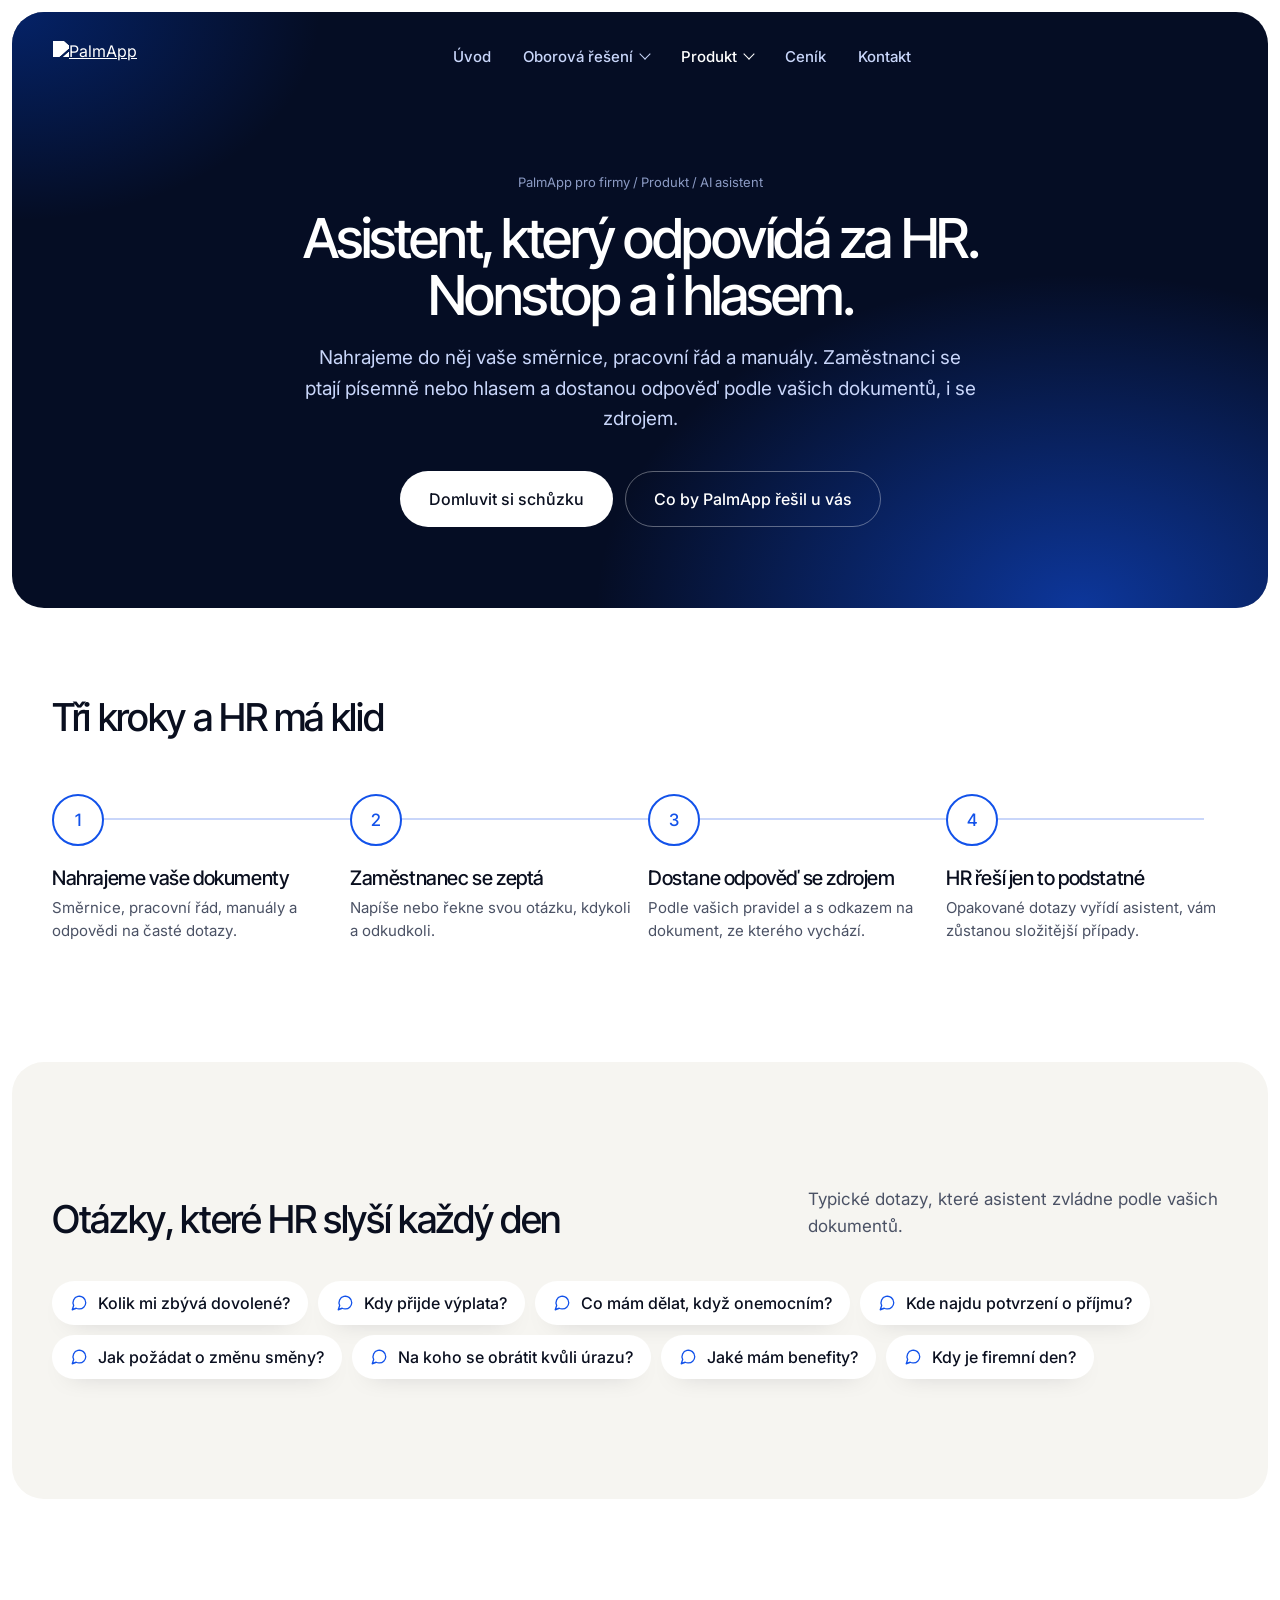
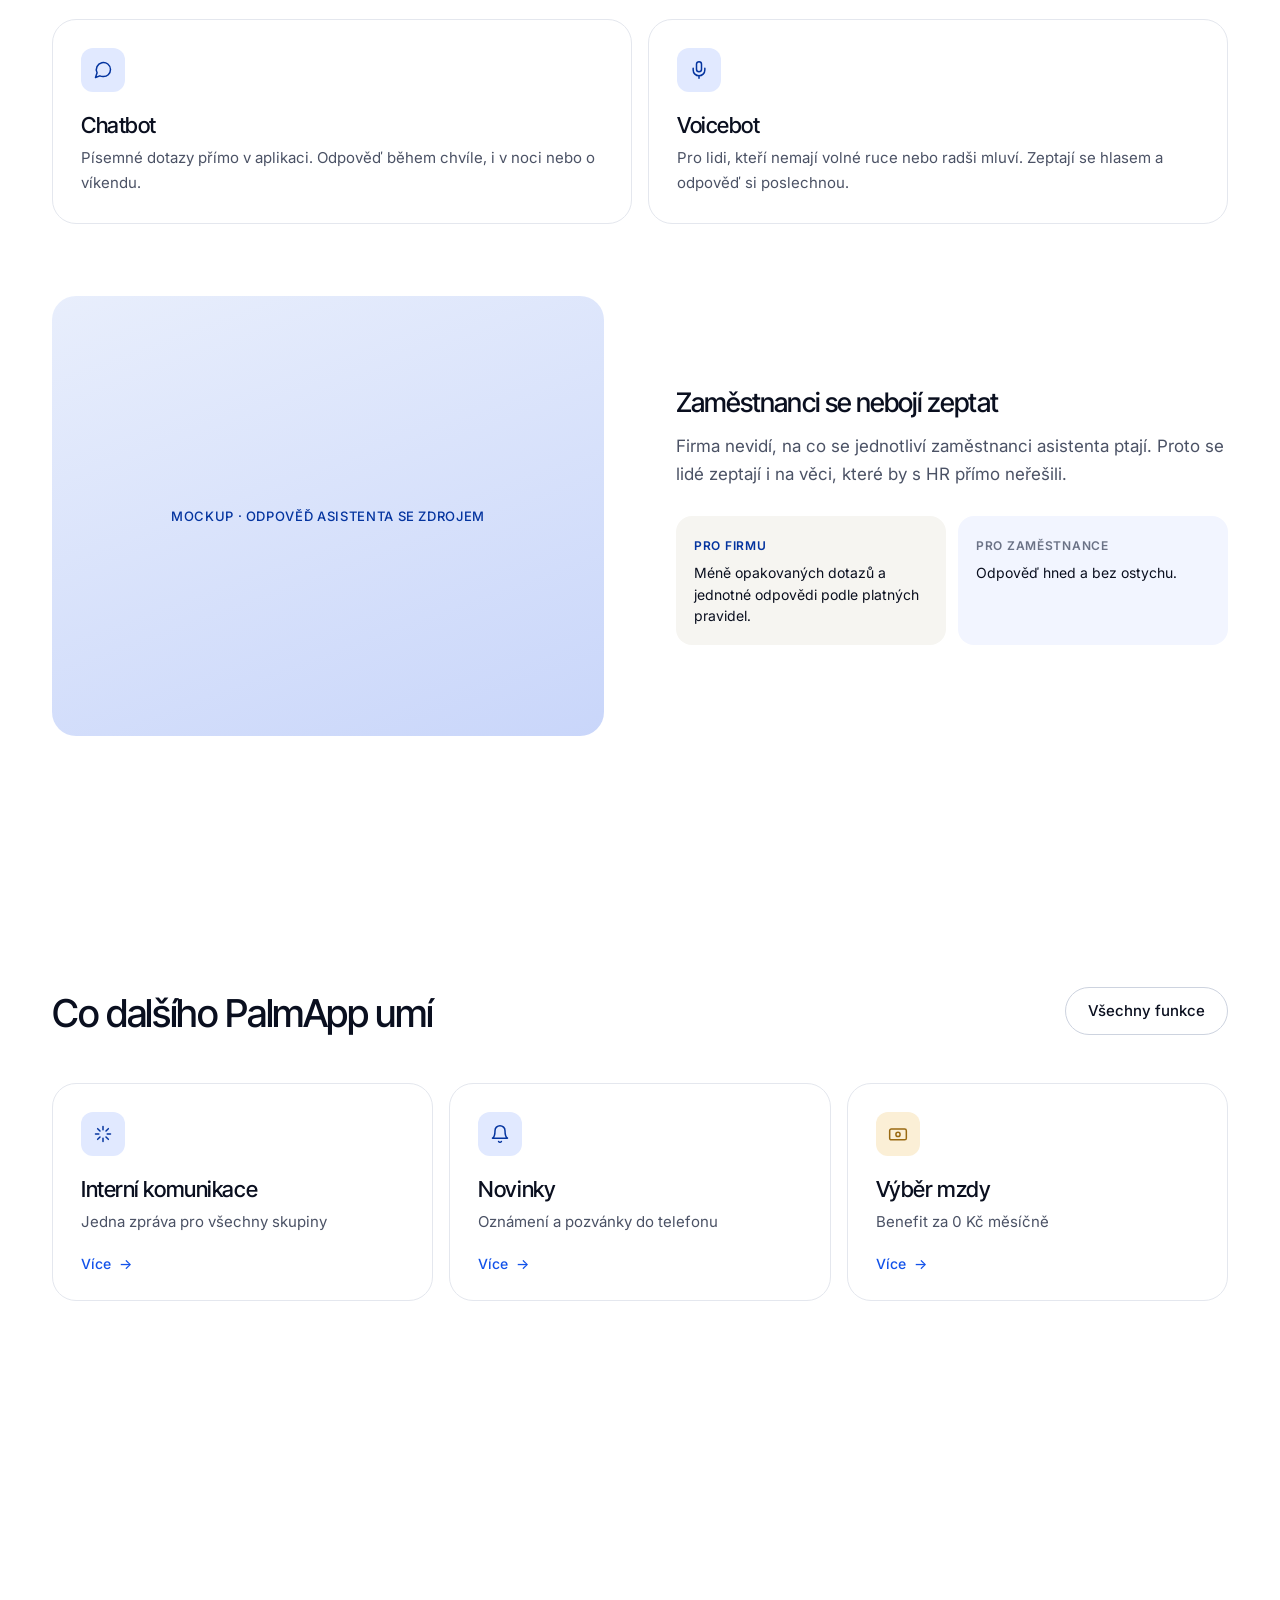
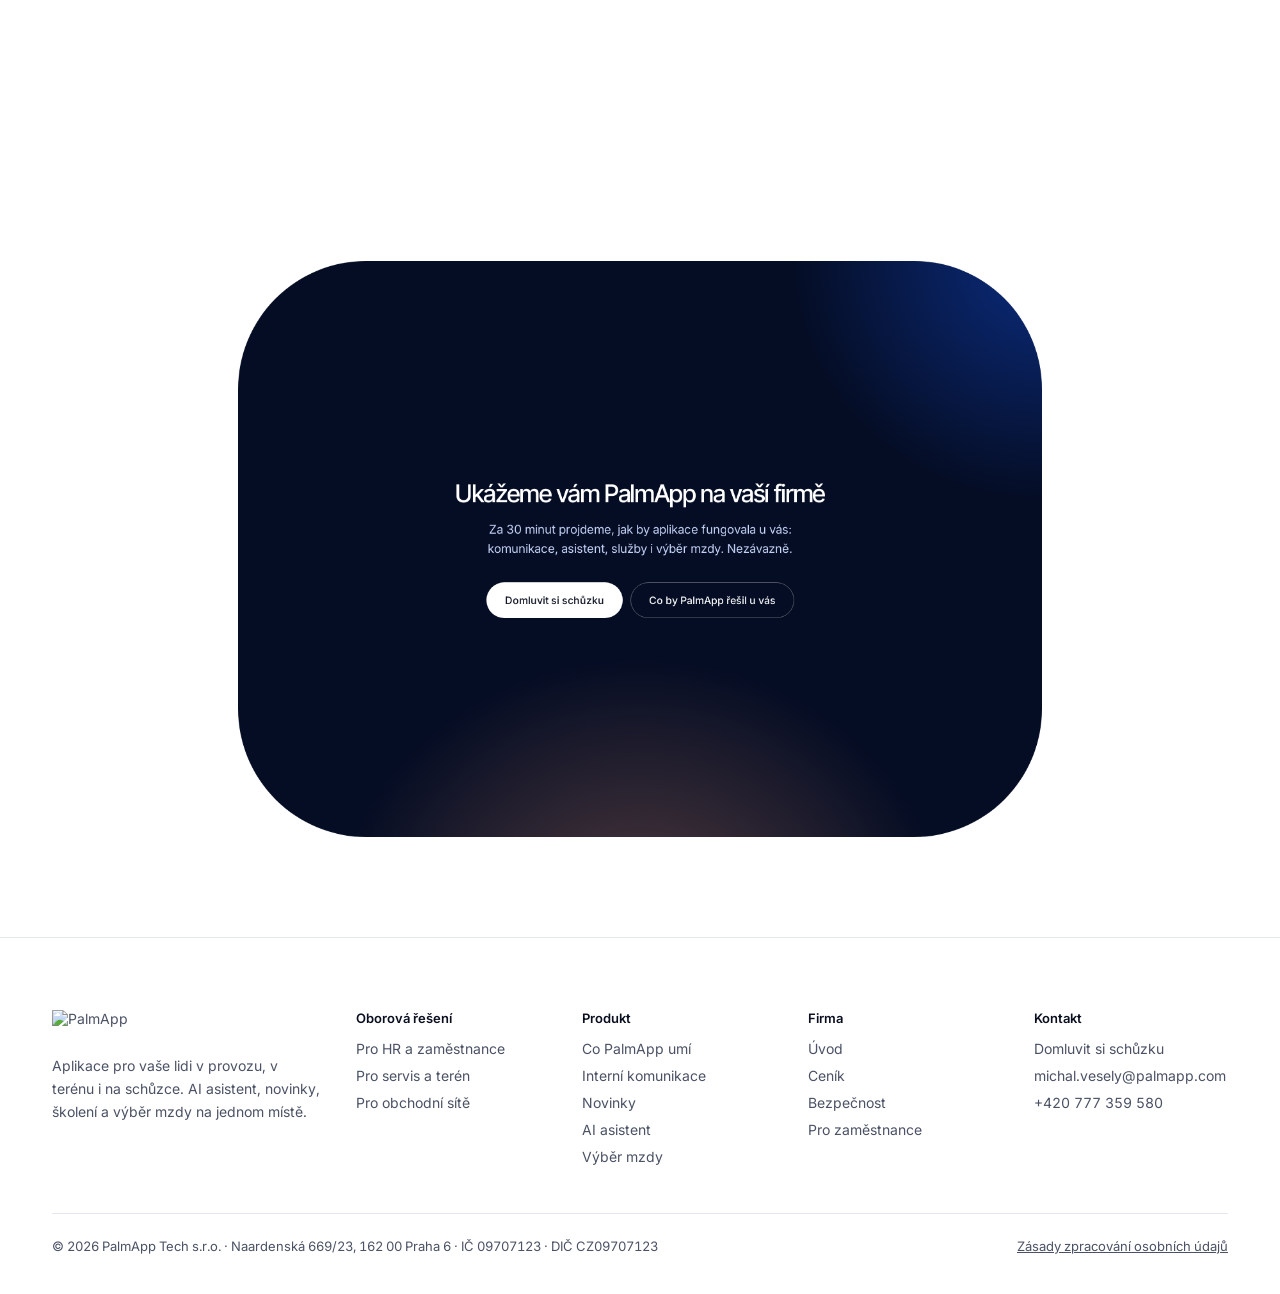
==== ai-asistent.html @ 98f3781c "Initial commit" ====
<!doctype html>
<html lang="cs">
<head>
<meta charset="utf-8">
<meta name="viewport" content="width=device-width, initial-scale=1, viewport-fit=cover">
<title>AI asistent – PalmApp</title>
<meta name="description" content="Chatbot a Voicebot, které odpovídají na dotazy zaměstnanců podle vašich směrnic.">
<meta name="theme-color" content="#04349F">
<meta property="og:title" content="AI asistent – PalmApp">
<meta property="og:description" content="Chatbot a Voicebot, které odpovídají na dotazy zaměstnanců podle vašich směrnic.">
<meta property="og:image" content="https://www.palmapp.com/og-image.jpg">
<script>document.documentElement.classList.add('js')</script>
<link rel="preconnect" href="https://fonts.googleapis.com">
<link rel="preconnect" href="https://fonts.gstatic.com" crossorigin>
<link rel="stylesheet" href="https://fonts.googleapis.com/css2?family=Inter+Tight:wght@500&family=Inter:wght@400;500;600&display=swap">
<link rel="stylesheet" href="assets/firma.css">
</head>
<body>
<header class="nav" id="nav">
  <div class="nav-inner">
    <div class="nav-left">
      <a href="index.html" aria-label="PalmApp pro firmy – úvod"><img class="logo" src="https://www.palmapp.com/logo.png" alt="PalmApp"></a>
    </div>
    <nav aria-label="Hlavní">
      <ul class="menu">
        <li><a class="m" href="index.html">Úvod</a></li>
        <li class="has-mega"><a class="m m--dd" href="index.html#reseni" data-mega aria-haspopup="true" aria-expanded="false" aria-controls="mega-reseni">Oborová řešení</a>
          <div class="mega mega--seg" id="mega-reseni"><a href="hr.html"><span class="ic ic--pink"><svg class="i" viewBox="0 0 24 24" aria-hidden="true"><path d="M16 21v-2a4 4 0 0 0-4-4H6a4 4 0 0 0-4 4v2"/><circle cx="9" cy="7" r="4"/><path d="M22 21v-2a4 4 0 0 0-3-3.87M16 3.13a4 4 0 0 1 0 7.75"/></svg></span><div><b>Pro HR a zaměstnance</b><small>Komunikace, HR asistent a výběr mzdy</small></div></a><a href="servis.html"><span class="ic ic--seg-blue"><svg class="i" viewBox="0 0 24 24" aria-hidden="true"><path d="M14.7 6.3a1 1 0 0 0 0 1.4l1.6 1.6a1 1 0 0 0 1.4 0l3.8-3.8a6 6 0 0 1-7.9 7.9l-6.9 6.9a2.1 2.1 0 0 1-3-3l6.9-6.9a6 6 0 0 1 7.9-7.9z"/></svg></span><div><b>Pro servis a terén</b><small>Postupy a manuály pro techniky při práci</small></div></a><a href="obchodni-site.html"><span class="ic ic--ring"><svg class="i" viewBox="0 0 24 24" aria-hidden="true"><rect x="2" y="7" width="20" height="14" rx="2"/><path d="M16 21V5a2 2 0 0 0-2-2h-4a2 2 0 0 0-2 2v16"/></svg></span><div><b>Pro obchodní sítě</b><small>Metodiky centrály pro makléře a poradce</small></div></a>
          </div></li>
        <li class="has-mega"><a class="m m--dd" href="index.html#funkce" data-mega aria-haspopup="true" aria-expanded="false" aria-controls="mega-produkt" aria-current="page">Produkt</a>
          <div class="mega" id="mega-produkt"><a href="interni-komunikace.html"><span class="ic"><svg class="i" viewBox="0 0 24 24" aria-hidden="true"><path d="M12 3v4M12 17v4M3 12h4M17 12h4M5.6 5.6l2.8 2.8M15.6 15.6l2.8 2.8M5.6 18.4l2.8-2.8M15.6 8.4l2.8-2.8"/></svg></span><div><b>Interní komunikace</b></div></a><a href="novinky.html"><span class="ic"><svg class="i" viewBox="0 0 24 24" aria-hidden="true"><path d="M6 8a6 6 0 0 1 12 0c0 7 3 9 3 9H3s3-2 3-9"/><path d="M10.3 21a1.94 1.94 0 0 0 3.4 0"/></svg></span><div><b>Novinky</b></div></a><a href="ai-asistent.html" aria-current="page"><span class="ic"><svg class="i" viewBox="0 0 24 24" aria-hidden="true"><path d="M21 11.5a8.4 8.4 0 0 1-9 8.4 8.5 8.5 0 0 1-3.8-.9L3 21l1.9-5.7a8.5 8.5 0 1 1 16.1-3.8z"/></svg></span><div><b>AI asistent</b></div></a><a href="vyber-mzdy.html"><span class="ic"><svg class="i" viewBox="0 0 24 24" aria-hidden="true"><rect x="2" y="6" width="20" height="13" rx="2"/><circle cx="12" cy="12.5" r="2.5"/></svg></span><div><b>Výběr mzdy</b></div></a>
          </div></li>
        <li><a class="m" href="cenik.html">Ceník</a></li>
        <li><a class="m" href="kontakt.html">Kontakt</a></li>
      </ul>
    </nav>
    <div class="nav-right">
      <span class="nav-cta"><a class="btn btn--white" href="kontakt.html" tabindex="-1">Domluvit si schůzku</a></span>
      <button class="burger" type="button" aria-label="Menu" aria-expanded="false" aria-controls="drawer"><span></span></button>
    </div>
  </div>
</header>
<div class="drawer" id="drawer">
  <a href="index.html"><span class="ic"><svg class="i" viewBox="0 0 24 24" aria-hidden="true"><rect x="5" y="2" width="14" height="20" rx="3"/><path d="M11 18h2"/></svg></span>Úvod</a>
  <h5>Oborová řešení</h5><a href="hr.html"><span class="ic ic--pink"><svg class="i" viewBox="0 0 24 24" aria-hidden="true"><path d="M16 21v-2a4 4 0 0 0-4-4H6a4 4 0 0 0-4 4v2"/><circle cx="9" cy="7" r="4"/><path d="M22 21v-2a4 4 0 0 0-3-3.87M16 3.13a4 4 0 0 1 0 7.75"/></svg></span>Pro HR a zaměstnance</a><a href="servis.html"><span class="ic ic--seg-blue"><svg class="i" viewBox="0 0 24 24" aria-hidden="true"><path d="M14.7 6.3a1 1 0 0 0 0 1.4l1.6 1.6a1 1 0 0 0 1.4 0l3.8-3.8a6 6 0 0 1-7.9 7.9l-6.9 6.9a2.1 2.1 0 0 1-3-3l6.9-6.9a6 6 0 0 1 7.9-7.9z"/></svg></span>Pro servis a terén</a><a href="obchodni-site.html"><span class="ic ic--ring"><svg class="i" viewBox="0 0 24 24" aria-hidden="true"><rect x="2" y="7" width="20" height="14" rx="2"/><path d="M16 21V5a2 2 0 0 0-2-2h-4a2 2 0 0 0-2 2v16"/></svg></span>Pro obchodní sítě</a>
  <h5>Produkt</h5><a href="interni-komunikace.html"><span class="ic"><svg class="i" viewBox="0 0 24 24" aria-hidden="true"><path d="M12 3v4M12 17v4M3 12h4M17 12h4M5.6 5.6l2.8 2.8M15.6 15.6l2.8 2.8M5.6 18.4l2.8-2.8M15.6 8.4l2.8-2.8"/></svg></span>Interní komunikace</a><a href="novinky.html"><span class="ic"><svg class="i" viewBox="0 0 24 24" aria-hidden="true"><path d="M6 8a6 6 0 0 1 12 0c0 7 3 9 3 9H3s3-2 3-9"/><path d="M10.3 21a1.94 1.94 0 0 0 3.4 0"/></svg></span>Novinky</a><a href="ai-asistent.html"><span class="ic"><svg class="i" viewBox="0 0 24 24" aria-hidden="true"><path d="M21 11.5a8.4 8.4 0 0 1-9 8.4 8.5 8.5 0 0 1-3.8-.9L3 21l1.9-5.7a8.5 8.5 0 1 1 16.1-3.8z"/></svg></span>AI asistent</a><a href="vyber-mzdy.html"><span class="ic"><svg class="i" viewBox="0 0 24 24" aria-hidden="true"><rect x="2" y="6" width="20" height="13" rx="2"/><circle cx="12" cy="12.5" r="2.5"/></svg></span>Výběr mzdy</a>
  <h5>Další</h5>
  <a href="cenik.html"><span class="ic"><svg class="i" viewBox="0 0 24 24" aria-hidden="true"><path d="M4 21v-7M4 10V3M12 21v-9M12 8V3M20 21v-5M20 12V3M1 14h6M9 8h6M17 16h6"/></svg></span>Ceník</a>
  <a href="kontakt.html"><span class="ic"><svg class="i" viewBox="0 0 24 24" aria-hidden="true"><rect x="2" y="4" width="20" height="16" rx="2"/><path d="m22 6-10 7L2 6"/></svg></span>Kontakt</a>
  <a class="btn btn--primary btn--lg" href="kontakt.html">Domluvit si schůzku</a>
</div>
<main>
<section class="phead-sec">
<div class="dark phead">
  <div class="glow" aria-hidden="true"></div>
  <div class="wrap">
    <div class="crumbs"><a href="index.html">PalmApp pro firmy</a> / <a href="index.html#funkce">Produkt</a> / AI asistent</div>
    <h1 class="h1" style="margin-top:16px;max-width:940px">Asistent, který odpovídá za HR.<br class="br-d"> Nonstop a i hlasem.</h1>
    <p class="lead">Nahrajeme do něj vaše směrnice, pracovní řád a manuály. Zaměstnanci se ptají písemně nebo hlasem a dostanou odpověď podle vašich dokumentů, i se zdrojem.</p>
    <div class="hero-ctas" style="justify-content:flex-start"><a class="btn btn--primary btn--lg" href="kontakt.html">Domluvit si schůzku</a><a class="btn btn--line btn--lg" href="cenik.html">Co by PalmApp řešil u vás</a></div>
  </div>
</div>
</section>

<section class="section">
  <div class="wrap">
    <div class="head" data-reveal><div><h2 class="h2">Tři kroky a HR má klid</h2></div></div>
    <div class="tl">
      <div class="st" data-n="1"><b>Nahrajeme vaše dokumenty</b><span>Směrnice, pracovní řád, manuály a odpovědi na časté dotazy.</span></div>
      <div class="st" data-n="2"><b>Zaměstnanec se zeptá</b><span>Napíše nebo řekne svou otázku, kdykoli a odkudkoli.</span></div>
      <div class="st" data-n="3"><b>Dostane odpověď se zdrojem</b><span>Podle vašich pravidel a s odkazem na dokument, ze kterého vychází.</span></div>
      <div class="st" data-n="4"><b>HR řeší jen to podstatné</b><span>Opakované dotazy vyřídí asistent, vám zůstanou složitější případy.</span></div>
    </div>
  </div>
</section>

<section class="section section--sand">
  <div class="wrap">
    <div class="head" data-reveal><div><h2 class="h2">Otázky, které HR slyší každý den</h2></div><p class="lead">Typické dotazy, které asistent zvládne podle vašich dokumentů.</p></div>
    <div class="qchips"><span class="qchip" data-reveal style="--d:0ms"><svg class="i" viewBox="0 0 24 24" aria-hidden="true"><path d="M21 11.5a8.4 8.4 0 0 1-9 8.4 8.5 8.5 0 0 1-3.8-.9L3 21l1.9-5.7a8.5 8.5 0 1 1 16.1-3.8z"/></svg>Kolik mi zbývá dovolené?</span><span class="qchip" data-reveal style="--d:60ms"><svg class="i" viewBox="0 0 24 24" aria-hidden="true"><path d="M21 11.5a8.4 8.4 0 0 1-9 8.4 8.5 8.5 0 0 1-3.8-.9L3 21l1.9-5.7a8.5 8.5 0 1 1 16.1-3.8z"/></svg>Kdy přijde výplata?</span><span class="qchip" data-reveal style="--d:120ms"><svg class="i" viewBox="0 0 24 24" aria-hidden="true"><path d="M21 11.5a8.4 8.4 0 0 1-9 8.4 8.5 8.5 0 0 1-3.8-.9L3 21l1.9-5.7a8.5 8.5 0 1 1 16.1-3.8z"/></svg>Co mám dělat, když onemocním?</span><span class="qchip" data-reveal style="--d:180ms"><svg class="i" viewBox="0 0 24 24" aria-hidden="true"><path d="M21 11.5a8.4 8.4 0 0 1-9 8.4 8.5 8.5 0 0 1-3.8-.9L3 21l1.9-5.7a8.5 8.5 0 1 1 16.1-3.8z"/></svg>Kde najdu potvrzení o příjmu?</span><span class="qchip" data-reveal style="--d:240ms"><svg class="i" viewBox="0 0 24 24" aria-hidden="true"><path d="M21 11.5a8.4 8.4 0 0 1-9 8.4 8.5 8.5 0 0 1-3.8-.9L3 21l1.9-5.7a8.5 8.5 0 1 1 16.1-3.8z"/></svg>Jak požádat o změnu směny?</span><span class="qchip" data-reveal style="--d:300ms"><svg class="i" viewBox="0 0 24 24" aria-hidden="true"><path d="M21 11.5a8.4 8.4 0 0 1-9 8.4 8.5 8.5 0 0 1-3.8-.9L3 21l1.9-5.7a8.5 8.5 0 1 1 16.1-3.8z"/></svg>Na koho se obrátit kvůli úrazu?</span><span class="qchip" data-reveal style="--d:360ms"><svg class="i" viewBox="0 0 24 24" aria-hidden="true"><path d="M21 11.5a8.4 8.4 0 0 1-9 8.4 8.5 8.5 0 0 1-3.8-.9L3 21l1.9-5.7a8.5 8.5 0 1 1 16.1-3.8z"/></svg>Jaké mám benefity?</span><span class="qchip" data-reveal style="--d:420ms"><svg class="i" viewBox="0 0 24 24" aria-hidden="true"><path d="M21 11.5a8.4 8.4 0 0 1-9 8.4 8.5 8.5 0 0 1-3.8-.9L3 21l1.9-5.7a8.5 8.5 0 1 1 16.1-3.8z"/></svg>Kdy je firemní den?</span></div>
  </div>
</section>

<section class="section">
  <div class="wrap">
    <div class="grid-2">
      <div class="card" data-reveal><span class="ic"><svg class="i" viewBox="0 0 24 24" aria-hidden="true"><path d="M21 11.5a8.4 8.4 0 0 1-9 8.4 8.5 8.5 0 0 1-3.8-.9L3 21l1.9-5.7a8.5 8.5 0 1 1 16.1-3.8z"/></svg></span><div class="h4">Chatbot</div><p class="p">Písemné dotazy přímo v aplikaci. Odpověď během chvíle, i v noci nebo o víkendu.</p></div>
      <div class="card" data-reveal style="--d:100ms"><span class="ic"><svg class="i" viewBox="0 0 24 24" aria-hidden="true"><rect x="9" y="2" width="6" height="12" rx="3"/><path d="M19 10v2a7 7 0 0 1-14 0v-2M12 19v3"/></svg></span><div class="h4">Voicebot</div><p class="p">Pro lidi, kteří nemají volné ruce nebo radši mluví. Zeptají se hlasem a odpověď si poslechnou.</p></div>
    </div>
    <div class="split" style="margin-top:72px">
      <div class="media" style="height:440px" data-reveal>Mockup · Odpověď asistenta se zdrojem</div>
      <div data-reveal style="--d:120ms">
        <h2 class="h3">Zaměstnanci se nebojí zeptat</h2>
        <p class="lead" style="margin-top:16px;font-size:17px">Firma nevidí, na co se jednotliví zaměstnanci asistenta ptají. Proto se lidé zeptají i na věci, které by s HR přímo neřešili.</p>
        <div class="gains"><div class="gain gain--firm"><span class="k">Pro firmu</span><p>Méně opakovaných dotazů a jednotné odpovědi podle platných pravidel.</p></div><div class="gain gain--emp"><span class="k">Pro zaměstnance</span><p>Odpověď hned a bez ostychu.</p></div></div>
      </div>
    </div>
  </div>
</section>

<section class="section">
  <div class="wrap">
    <div class="head" data-reveal><div><h2 class="h2">Co dalšího PalmApp umí</h2></div><a class="btn btn--line" href="index.html#funkce">Všechny funkce</a></div>
    <div class="grid-3" style="margin-top:48px"><a class="card card-link" href="interni-komunikace.html" data-reveal style="--d:0ms"><span class="ic"><svg class="i" viewBox="0 0 24 24" aria-hidden="true"><path d="M12 3v4M12 17v4M3 12h4M17 12h4M5.6 5.6l2.8 2.8M15.6 15.6l2.8 2.8M5.6 18.4l2.8-2.8M15.6 8.4l2.8-2.8"/></svg></span><div class="h4">Interní komunikace</div><p class="p">Jedna zpráva pro všechny skupiny</p><span class="link-arrow">Více</span></a><a class="card card-link" href="novinky.html" data-reveal style="--d:90ms"><span class="ic"><svg class="i" viewBox="0 0 24 24" aria-hidden="true"><path d="M6 8a6 6 0 0 1 12 0c0 7 3 9 3 9H3s3-2 3-9"/><path d="M10.3 21a1.94 1.94 0 0 0 3.4 0"/></svg></span><div class="h4">Novinky</div><p class="p">Oznámení a pozvánky do telefonu</p><span class="link-arrow">Více</span></a><a class="card card-link" href="vyber-mzdy.html" data-reveal style="--d:180ms"><span class="ic ic--gold"><svg class="i" viewBox="0 0 24 24" aria-hidden="true"><rect x="2" y="6" width="20" height="13" rx="2"/><circle cx="12" cy="12.5" r="2.5"/></svg></span><div class="h4">Výběr mzdy</div><p class="p">Benefit za 0 Kč měsíčně</p><span class="link-arrow">Více</span></a></div>
  </div>
</section>
<section class="inset" style="margin-top:var(--pad)" data-curtain-host>
  <div class="cta" data-curtain>
    <h2 class="h2" data-reveal>Ukážeme vám PalmApp na vaší firmě</h2>
    <p class="lead" data-reveal style="--d:100ms">Za 30 minut projdeme, jak by aplikace fungovala u vás: komunikace, asistent, služby i výběr mzdy. Nezávazně.</p>
    <div class="btns" data-reveal style="--d:200ms"><a class="btn btn--white btn--lg" href="kontakt.html">Domluvit si schůzku</a><a class="btn btn--ghost-w btn--lg" href="cenik.html">Co by PalmApp řešil u vás</a></div>
  </div>
</section>


</main>
<footer>
  <div class="wrap">
    <div class="foot-grid">
      <div><img src="https://www.palmapp.com/logo.png" alt="PalmApp" style="height:28px;width:auto"><p class="p" style="margin-top:16px;max-width:320px;font-size:14px">Aplikace pro vaše lidi v provozu, v terénu i na schůzce. AI asistent, novinky, školení a výběr mzdy na jednom místě.</p></div>
      <div><h4>Oborová řešení</h4><ul><li><a href="hr.html">Pro HR a zaměstnance</a></li><li><a href="servis.html">Pro servis a terén</a></li><li><a href="obchodni-site.html">Pro obchodní sítě</a></li></ul></div><div><h4>Produkt</h4><ul><li><a href="index.html#funkce">Co PalmApp umí</a></li><li><a href="interni-komunikace.html">Interní komunikace</a></li><li><a href="novinky.html">Novinky</a></li><li><a href="ai-asistent.html">AI asistent</a></li><li><a href="vyber-mzdy.html">Výběr mzdy</a></li></ul></div>
      <div><h4>Firma</h4><ul><li><a href="index.html">Úvod</a></li><li><a href="cenik.html">Ceník</a></li><li><a href="index.html#bezpecnost">Bezpečnost</a></li><li><a href="zamestnanec.html">Pro zaměstnance</a></li></ul></div>
      <div><h4>Kontakt</h4><ul><li><a href="kontakt.html">Domluvit si schůzku</a></li><li><a href="mailto:michal.vesely@palmapp.com">michal.vesely@palmapp.com</a></li><li><a href="tel:+420777359580">+420 777 359 580</a></li></ul></div>
    </div>
    <div class="foot-bottom"><span>© 2026 PalmApp Tech s.r.o. · Naardenská 669/23, 162 00 Praha 6 · IČ 09707123 · DIČ CZ09707123</span><a href="https://www.palmapp.com/zasady-ochrany-osobnich-udaju.html" style="color:var(--muted)">Zásady zpracování osobních údajů</a></div>
  </div>
</footer>
<script src="assets/firma.js"></script>
</body>
</html>
---- assets/firma.css ----
/* PalmApp – firemní web (sdílené styly) */
:root{
  --ink:#0A0F1F; --night:#050D24; --navy:#04349F; --blue:#1252EA; --sky:#E1E9FF; --sky-2:#C9D6FA; --sky-3:#F2F5FF;
  --gold:#EBAD41; --gold-ink:#7A5410; --gold-bg:#FBEFD6; --sand:#F6F5F1; --sand-line:#E7E4DC;
  --muted:#4B5265; --muted-2:#6B7286; --line:#E4E7EE; --green:#15803D; --green-bg:#E3F5EA;
  --r-xl:32px; --r-l:24px; --r-m:16px;
  --pad:120px; --ease:cubic-bezier(.16,1,.3,1);
}
*{box-sizing:border-box}
html{-webkit-text-size-adjust:100%;scroll-behavior:smooth}
body{margin:0;background:#fff;color:var(--ink);font-family:Inter,system-ui,-apple-system,"Segoe UI",sans-serif;-webkit-font-smoothing:antialiased;font-feature-settings:"tnum" 1;overflow-x:clip}
img{max-width:100%;display:block}
a{color:var(--blue)}a:hover{color:var(--navy)}
button{font-family:inherit}
:focus-visible{outline:2px solid var(--blue);outline-offset:3px;border-radius:6px}
[id]{scroll-margin-top:100px}
.wrap{max-width:1240px;margin:0 auto;padding:0 32px}
.wrap--narrow{max-width:900px}
.section{padding:var(--pad) 0}
.section--sand{background:var(--sand)}
.inset{padding:0 12px}

/* type */
.disp,.h1,.h2,.h3,.h4{font-family:"Inter Tight",Inter,system-ui,sans-serif;font-weight:500;margin:0;color:inherit}
.h1{font-size:clamp(40px,5.4vw,72px);letter-spacing:-.045em;line-height:1.03}
.h2{font-size:clamp(32px,4vw,52px);letter-spacing:-.04em;line-height:1.05}
.h3{font-size:clamp(26px,2.6vw,36px);letter-spacing:-.035em;line-height:1.1}
.h4{font-size:22px;letter-spacing:-.02em;line-height:1.2}
.lead{margin:0;font-size:19px;line-height:1.6;color:var(--muted)}
.p{margin:0;font-size:16px;line-height:1.65;color:var(--muted)}
.eyebrow{display:inline-flex;align-items:center;gap:8px;font-size:13px;font-weight:600;letter-spacing:.08em;text-transform:uppercase;color:var(--blue)}
.eyebrow::before{content:"";width:18px;height:2px;border-radius:2px;background:currentColor}
.tag{display:inline-flex;align-items:center;gap:8px;border:1px solid #DADFEA;border-radius:999px;padding:6px 14px;font-size:13px;font-weight:500;color:var(--muted);background:#fff}
.dot{width:6px;height:6px;border-radius:999px;background:var(--gold);flex:none}
.center{text-align:center}
.mx-auto{margin-left:auto;margin-right:auto}

/* placeholders */
.ph{background:var(--gold-bg);color:var(--gold-ink);border-radius:4px;padding:1px 6px;font-weight:600;-webkit-box-decoration-break:clone;box-decoration-break:clone}
.ph-num{display:inline-block;background:var(--gold-bg);color:var(--gold-ink);border-radius:8px;padding:0 10px;border:1px dashed #D9B66E}
.media{background:linear-gradient(160deg,#E8EEFC,var(--sky-2));display:flex;align-items:center;justify-content:center;color:var(--navy);font-size:13px;font-weight:500;letter-spacing:.05em;text-transform:uppercase;text-align:center;padding:16px;border-radius:var(--r-l);width:100%}

/* buttons */
.btn{display:inline-flex;align-items:center;justify-content:center;gap:10px;min-height:48px;padding:0 22px;border-radius:999px;font-weight:500;font-size:15px;text-decoration:none;white-space:nowrap;border:1px solid transparent;cursor:pointer;background:none;line-height:1}
.btn--primary{background:var(--navy);color:#fff}.btn--primary:hover{background:#032a80;color:#fff}
.btn--blue{background:var(--blue);color:#fff}.btn--blue:hover{background:var(--navy);color:#fff}
.btn--line{border-color:#CDD3DF;color:var(--ink);background:#fff}.btn--line:hover{border-color:var(--ink);color:var(--ink)}
.btn--white{background:#fff;color:var(--ink)}.btn--white:hover{color:var(--ink);background:var(--sky)}
.btn--ghost-w{border-color:rgba(255,255,255,.35);color:#fff}.btn--ghost-w:hover{border-color:#fff;color:#fff}
.btn--lg{min-height:56px;padding:0 28px;font-size:16px}
.btn .i{width:18px;height:18px}
.link-arrow{display:inline-flex;align-items:center;gap:8px;font-weight:500;text-decoration:none}
.link-arrow::after{content:"→"}
.i{width:20px;height:20px;fill:none;stroke:currentColor;stroke-width:1.8;stroke-linecap:round;stroke-linejoin:round;flex:none}
.ic{width:44px;height:44px;border-radius:12px;background:var(--sky);color:var(--navy);display:flex;align-items:center;justify-content:center;flex:none}
.ic--gold{background:var(--gold-bg);color:#9A6A12}
.ic--white{background:#fff}

/* ---------- NAV ---------- */
.nav{position:sticky;top:0;z-index:50;background:rgba(255,255,255,.86);-webkit-backdrop-filter:blur(18px) saturate(140%);backdrop-filter:blur(18px) saturate(140%);border-bottom:1px solid transparent;transition:border-color .3s ease,box-shadow .3s ease}
.nav.stuck{border-bottom-color:var(--line);box-shadow:0 8px 24px -18px rgba(10,15,31,.25)}
.nav-in{height:76px;display:flex;align-items:center;justify-content:space-between;gap:20px}
.nav-left{display:flex;align-items:center;gap:24px}
.logo{height:30px;width:auto}
.seg{display:flex;padding-left:24px;border-left:1px solid var(--line);gap:2px}
.seg a{padding:8px 16px;border-radius:999px;color:var(--muted);font-weight:500;font-size:14px;text-decoration:none}
.seg a[aria-current]{background:var(--navy);color:#fff}
.menu{display:flex;align-items:center;gap:4px;list-style:none;margin:0;padding:0}
.menu>li{position:relative}
.menu a.m,.menu button.m{display:inline-flex;align-items:center;gap:6px;padding:10px 14px;border-radius:10px;border:0;background:none;font-size:15px;font-weight:500;color:var(--ink);text-decoration:none;cursor:pointer;min-height:44px}
.menu a.m[aria-current="page"]{color:var(--blue)}
.menu button.m::after{content:"";width:7px;height:7px;border-right:1.6px solid currentColor;border-bottom:1.6px solid currentColor;transform:translateY(-2px) rotate(45deg);transition:transform .25s ease}
.menu button.m[aria-expanded="true"]::after{transform:translateY(1px) rotate(-135deg)}
.nav-right{display:flex;align-items:center;gap:12px}
.mega{position:absolute;top:calc(100% + 12px);left:-120px;width:720px;background:#fff;border:1px solid var(--line);border-radius:var(--r-l);box-shadow:0 30px 60px -30px rgba(10,15,31,.3);padding:12px;display:grid;grid-template-columns:repeat(2,minmax(0,1fr));gap:4px;opacity:0;visibility:hidden;transform:translateY(-6px);transition:opacity .2s ease,transform .3s var(--ease),visibility 0s linear .3s}
.mega.open{opacity:1;visibility:visible;transform:none;transition:opacity .2s ease,transform .3s var(--ease)}
.mega a{display:flex;gap:14px;padding:14px;border-radius:14px;text-decoration:none;color:var(--ink)}
.mega a:hover{background:var(--sand);color:var(--ink)}
.mega b{display:block;font-weight:600;font-size:15px}
.mega small{display:block;color:var(--muted);font-size:13px;line-height:1.45;margin-top:3px}
.mega .ic{width:40px;height:40px}
.mega-foot{grid-column:1/-1;margin-top:6px;padding:14px;border-radius:14px;background:var(--sky-3);display:flex;justify-content:space-between;align-items:center;gap:16px;font-size:14px;color:var(--muted)}
.burger{display:none;width:44px;height:44px;border-radius:12px;border:1px solid var(--line);background:#fff;align-items:center;justify-content:center;cursor:pointer}
.burger span{position:relative;width:18px;height:1.6px;background:var(--ink)}
.burger span::before,.burger span::after{content:"";position:absolute;left:0;width:18px;height:1.6px;background:var(--ink)}
.burger span::before{top:-6px}.burger span::after{top:6px}
.drawer{display:none}

/* ---------- HERO ---------- */
.hero{padding:64px 0 0;position:relative;overflow:hidden}
.hero-grid-bg{position:absolute;inset:0;background-image:linear-gradient(var(--line) 1px,transparent 1px),linear-gradient(90deg,var(--line) 1px,transparent 1px);background-size:64px 64px;-webkit-mask-image:radial-gradient(70% 60% at 50% 30%,#000 30%,transparent 80%);mask-image:radial-gradient(70% 60% at 50% 30%,#000 30%,transparent 80%);opacity:.6;pointer-events:none}
.hero .wrap{position:relative}
.hero-copy{max-width:860px;margin:0 auto;text-align:center}
.hero-copy .lead{max-width:680px;margin:24px auto 0}
.hero-ctas{display:flex;flex-wrap:wrap;gap:12px;justify-content:center;margin-top:36px}
.hero-note{margin-top:16px;font-size:14px;color:var(--muted-2)}
.stage{position:relative;margin:64px auto 0;max-width:1080px;height:520px}
.stage-admin{position:absolute;left:0;right:120px;top:0;bottom:0;border-radius:20px 20px 0 0;border:1px solid var(--line);border-bottom:0;background:#fff;box-shadow:0 40px 80px -40px rgba(4,52,159,.35);overflow:hidden}
.stage-bar{height:40px;display:flex;align-items:center;gap:8px;padding:0 16px;border-bottom:1px solid var(--line);background:#FAFBFD}
.stage-bar i{width:9px;height:9px;border-radius:999px;background:#E2E5EC}
.stage-bar span{margin-left:12px;font-size:12px;color:var(--muted-2)}
.stage-admin .media{border-radius:0;height:calc(100% - 40px);background:linear-gradient(160deg,#F4F6FC,#E3EAFB)}
.stage-phone{position:absolute;right:0;bottom:0;width:260px;height:470px;border-radius:40px 40px 0 0;background:var(--ink);padding:9px 9px 0;box-shadow:0 40px 80px -30px rgba(10,15,31,.5)}
.stage-phone .media{height:100%;border-radius:32px 32px 0 0}
.chip-float{position:absolute;background:#fff;border:1px solid var(--line);border-radius:16px;padding:12px 14px;box-shadow:0 24px 50px -24px rgba(10,15,31,.35);display:flex;gap:12px;align-items:center;font-size:14px;animation:bob 7s ease-in-out infinite}
.chip-float b{display:block;font-weight:600}
.chip-float small{display:block;color:var(--muted);font-size:12px}
.chip-float .ic{width:36px;height:36px}
@keyframes bob{0%,100%{transform:translateY(0)}50%{transform:translateY(-7px)}}

/* logos */
.logos{padding:56px 0 24px}
.logos p{margin:0 0 24px;text-align:center;font-size:14px;color:var(--muted-2)}
.marquee{overflow:hidden;-webkit-mask-image:linear-gradient(90deg,transparent,#000 10%,#000 90%,transparent);mask-image:linear-gradient(90deg,transparent,#000 10%,#000 90%,transparent)}
.marquee-track{display:flex;gap:64px;width:max-content;animation:marq 40s linear infinite;align-items:center}
.marquee img{height:34px;width:auto;filter:grayscale(1);opacity:.65}
@keyframes marq{to{transform:translateX(-50%)}}

/* ---------- generic blocks ---------- */
.head{display:flex;flex-wrap:wrap;gap:24px 48px;align-items:flex-end;justify-content:space-between}
.head>div{max-width:720px}
.head .lead{max-width:420px;font-size:17px}
.head .h2{margin-top:16px}
.grid-2{display:grid;grid-template-columns:repeat(2,minmax(0,1fr));gap:16px}
.grid-3{display:grid;grid-template-columns:repeat(3,minmax(0,1fr));gap:16px}
.grid-4{display:grid;grid-template-columns:repeat(4,minmax(0,1fr));gap:16px}
.card{background:#fff;border:1px solid var(--line);border-radius:var(--r-l);padding:28px}
.card--sand{background:var(--sand);border-color:transparent}
.card .h4{margin-top:20px}
.card .p{margin-top:8px;font-size:15px}
.card-link{text-decoration:none;color:var(--ink);display:flex;flex-direction:column}
.card-link:hover{color:var(--ink);border-color:var(--sky-2)}
.card-link .link-arrow{margin-top:auto;padding-top:20px;color:var(--blue);font-size:14px}
.split{display:grid;grid-template-columns:minmax(0,1fr) minmax(0,1fr);gap:72px;align-items:center}
.bul{list-style:none;padding:0;margin:24px 0 0;display:flex;flex-direction:column;gap:12px;font-size:16px;line-height:1.5}
.bul li{display:flex;gap:12px}
.bul .i{color:var(--blue);margin-top:1px}

/* how it works flow */
.flow3{margin-top:64px;display:grid;grid-template-columns:1fr 64px 1.1fr 64px 1fr;align-items:stretch}
.flow3 .node{background:#fff;border:1px solid var(--line);border-radius:var(--r-l);padding:28px}
.flow3 .node--core{background:var(--navy);color:#fff;border-color:var(--navy)}
.flow3 .node--core .p{color:var(--sky-2)}
.flow3 .node--core .ic{background:rgba(255,255,255,.12);color:#fff}
.flow3 .k{font-size:12px;font-weight:600;letter-spacing:.08em;text-transform:uppercase;color:var(--muted-2)}
.flow3 .node--core .k{color:var(--sky-2)}
.flow3 .h4{margin-top:14px}
.flow3 ul{list-style:none;padding:0;margin:16px 0 0;display:grid;gap:8px;font-size:14px;color:var(--muted)}
.flow3 .node--core ul{color:#fff}
.flow3 li{display:flex;gap:8px;align-items:center}
.flow3 li::before{content:"";width:5px;height:5px;border-radius:999px;background:var(--blue);flex:none}
.flow3 .node--core li::before{background:var(--gold)}
.arrow{position:relative;display:flex;align-items:center;justify-content:center}
.arrow::before{content:"";position:absolute;left:8px;right:8px;top:50%;height:2px;background:repeating-linear-gradient(90deg,var(--blue) 0 6px,transparent 6px 12px);background-size:24px 2px;animation:dash 1.2s linear infinite}
.arrow::after{content:"";position:absolute;right:8px;top:50%;width:9px;height:9px;border-right:2px solid var(--blue);border-top:2px solid var(--blue);transform:translateY(-50%) rotate(45deg)}
@keyframes dash{to{background-position:24px 0}}

/* problems */
.prob{display:flex;flex-direction:column;gap:14px}
.prob .q{font-family:"Inter Tight",Inter,sans-serif;font-size:21px;font-weight:500;letter-spacing:-.02em;line-height:1.25}
.prob .a{margin-top:auto;padding-top:16px;border-top:1px solid var(--line);display:flex;gap:10px;font-size:15px;line-height:1.5;color:var(--ink)}
.prob .a .i{color:var(--blue);margin-top:1px}

/* stats */
.stats{display:grid;grid-template-columns:repeat(4,minmax(0,1fr));border-top:1px solid var(--line)}
.stat{padding:32px 24px 0 0}
.stat+.stat{padding-left:24px;border-left:1px solid var(--line)}
.stat .n{font-family:"Inter Tight",Inter,sans-serif;font-size:48px;font-weight:500;letter-spacing:-.04em;line-height:1}
.stat .d{margin-top:12px;color:var(--muted);font-size:15px;line-height:1.5}

/* dark band */
.band{position:relative;background:var(--navy);color:#fff;border-radius:var(--r-xl);overflow:hidden;padding:96px 0}
.band::before{content:"";position:absolute;inset:0;background:radial-gradient(50% 70% at 90% 10%,rgba(18,82,234,.7),transparent 70%),radial-gradient(40% 60% at 0% 100%,rgba(5,13,36,.6),transparent 70%);pointer-events:none}
.band>*{position:relative}
.band .lead,.band .p{color:var(--sky-2)}
.band .eyebrow{color:var(--gold)}
.band .stats{border-top-color:rgba(255,255,255,.18)}
.band .stat+.stat{border-left-color:rgba(255,255,255,.18)}
.band .stat .d{color:var(--sky-2)}
.band .card{background:rgba(255,255,255,.06);border-color:rgba(255,255,255,.14);color:#fff}
.band .card .p{color:var(--sky-2)}

/* ---------- DEMO ---------- */
.demo{margin-top:56px;display:grid;grid-template-columns:minmax(0,.9fr) minmax(0,1.1fr);gap:24px;align-items:start}
.demo-in{background:#fff;border:1px solid var(--line);border-radius:var(--r-l);padding:28px}
.demo-in label.l{display:block;font-size:13px;font-weight:600;color:var(--muted);margin-bottom:10px}
.presets{display:flex;flex-wrap:wrap;gap:8px;margin-bottom:16px}
.pchip{border:1px solid #D5D9E2;background:#fff;border-radius:999px;padding:8px 14px;font-size:14px;cursor:pointer;min-height:40px;color:var(--ink)}
.pchip[aria-pressed="true"]{background:var(--ink);border-color:var(--ink);color:#fff}
.demo-src{width:100%;min-height:150px;resize:vertical;font:inherit;font-size:15px;line-height:1.55;padding:14px 16px;border:1px solid #D5D9E2;border-radius:14px;color:var(--ink);background:var(--sand)}
.groups{display:flex;flex-wrap:wrap;gap:8px}
.gchip{display:inline-flex;align-items:center;gap:8px;border:1px solid #D5D9E2;background:#fff;border-radius:12px;padding:10px 14px;font-size:14px;cursor:pointer;min-height:44px;color:var(--ink)}
.gchip::before{content:"";width:16px;height:16px;border-radius:5px;border:1.5px solid #B9C0CF;background:#fff;flex:none}
.gchip[aria-pressed="true"]{border-color:var(--blue);background:var(--sky-3)}
.gchip[aria-pressed="true"]::before{background:var(--blue) url("data:image/svg+xml,%3Csvg xmlns='http://www.w3.org/2000/svg' viewBox='0 0 24 24' fill='none' stroke='white' stroke-width='3' stroke-linecap='round' stroke-linejoin='round'%3E%3Cpath d='M20 6 9 17l-5-5'/%3E%3C/svg%3E") center/12px no-repeat;border-color:var(--blue)}
.demo-go{margin-top:20px;width:100%}
.demo-note{margin:14px 0 0;font-size:13px;color:var(--muted-2);line-height:1.5}
.demo-out{display:grid;grid-template-columns:repeat(2,minmax(0,1fr));gap:12px}
.outcard{background:var(--sand);border-radius:var(--r-l);padding:18px;min-height:190px;display:flex;flex-direction:column;opacity:.45;transition:opacity .4s ease}
.outcard.live{opacity:1}
.outcard .who{display:flex;align-items:center;gap:10px;font-size:13px;font-weight:600}
.outcard .who .ic{width:32px;height:32px;border-radius:10px;background:#fff}
.outcard .who .ic .i{width:16px;height:16px}
.bubble{margin-top:14px;background:#fff;border-radius:16px 16px 16px 4px;padding:14px;font-size:14px;line-height:1.55;flex:1;box-shadow:0 10px 24px -18px rgba(10,15,31,.3)}
.bubble .caret{display:inline-block;width:1.5px;height:15px;background:var(--blue);vertical-align:-2px;margin-left:1px;animation:blink 1s steps(1) infinite}
@keyframes blink{50%{opacity:0}}
.outcard .meta{margin-top:10px;font-size:12px;color:var(--muted-2)}

/* ---------- CALC ---------- */
.calc{display:grid;grid-template-columns:minmax(0,1fr) minmax(0,1fr);gap:24px;align-items:start}
.calc-in{background:#fff;border:1px solid var(--line);border-radius:var(--r-l);padding:32px}
.field{padding:18px 0;border-bottom:1px solid var(--line)}
.field:first-child{padding-top:0}
.field-top{display:flex;justify-content:space-between;align-items:baseline;gap:12px}
.field label{font-size:15px;font-weight:500}
.field output{font-family:"Inter Tight",Inter,sans-serif;font-size:24px;font-weight:500;letter-spacing:-.02em}
input[type=range]{-webkit-appearance:none;appearance:none;width:100%;height:28px;background:transparent;margin-top:10px;cursor:pointer}
input[type=range]::-webkit-slider-runnable-track{height:6px;border-radius:999px;background:linear-gradient(90deg,var(--blue) var(--fill,50%),#E6E9F0 var(--fill,50%))}
input[type=range]::-moz-range-track{height:6px;border-radius:999px;background:#E6E9F0}
input[type=range]::-moz-range-progress{height:6px;border-radius:999px;background:var(--blue)}
input[type=range]::-webkit-slider-thumb{-webkit-appearance:none;width:24px;height:24px;border-radius:999px;background:#fff;border:2px solid var(--blue);margin-top:-9px;box-shadow:0 2px 6px rgba(10,15,31,.2)}
input[type=range]::-moz-range-thumb{width:20px;height:20px;border-radius:999px;background:#fff;border:2px solid var(--blue)}
.seg-pick{display:flex;flex-wrap:wrap;gap:8px;margin-top:12px}
.seg-pick button{border:1px solid #D5D9E2;background:#fff;border-radius:12px;padding:10px 14px;font-size:14px;cursor:pointer;min-height:44px;text-align:left;color:var(--ink)}
.seg-pick button small{display:block;color:var(--muted);font-size:12px;margin-top:2px}
.seg-pick button[aria-pressed="true"]{border-color:var(--blue);background:var(--sky-3);box-shadow:inset 0 0 0 1px var(--blue)}
.assume{margin-top:20px}
.assume summary{cursor:pointer;list-style:none;font-size:14px;font-weight:500;color:var(--blue);display:flex;align-items:center;gap:8px;min-height:40px}
.assume summary::-webkit-details-marker{display:none}
.assume summary::after{content:"+";font-size:18px}
.assume[open] summary::after{content:"−"}
.assume-grid{margin-top:8px;display:grid;grid-template-columns:repeat(2,minmax(0,1fr));gap:12px}
.assume-grid label{display:grid;gap:6px;font-size:12px;color:var(--muted);line-height:1.35}
.assume-grid input{font:inherit;font-size:15px;color:var(--ink);padding:10px 12px;border:1px solid #D5D9E2;border-radius:10px;width:100%;min-height:44px}
.calc-out{position:sticky;top:100px;background:var(--navy);color:#fff;border-radius:var(--r-l);padding:32px;overflow:hidden}
.calc-out::before{content:"";position:absolute;inset:0;background:radial-gradient(60% 60% at 100% 0%,rgba(18,82,234,.65),transparent 70%);pointer-events:none}
.calc-out>*{position:relative}
.calc-out .k{font-size:13px;color:var(--sky-2)}
.big{font-family:"Inter Tight",Inter,sans-serif;font-size:clamp(44px,5vw,64px);font-weight:500;letter-spacing:-.045em;line-height:1;margin-top:8px}
.big small{font-size:.38em;letter-spacing:-.01em;color:var(--sky-2);margin-left:6px}
.rows{margin-top:28px;border-top:1px solid rgba(255,255,255,.16)}
.row{display:flex;justify-content:space-between;gap:16px;padding:14px 0;border-bottom:1px solid rgba(255,255,255,.12);font-size:15px}
.row span{color:var(--sky-2)}
.row b{font-weight:600;white-space:nowrap;text-align:right}
.row--gold b{color:var(--gold)}
.calc-foot{margin-top:20px;font-size:12px;line-height:1.5;color:var(--sky-2)}
.calc-out .btn{margin-top:24px;width:100%}

/* ---------- CONFIGURATOR ---------- */
.cfg{display:grid;grid-template-columns:minmax(0,1.1fr) minmax(0,.9fr);gap:24px;align-items:start}
.cfg-step{background:#fff;border:1px solid var(--line);border-radius:var(--r-l);padding:28px}
.cfg-step+.cfg-step{margin-top:12px}
.cfg-step .n{display:inline-flex;width:28px;height:28px;border-radius:999px;background:var(--sky);color:var(--navy);font-weight:600;font-size:13px;align-items:center;justify-content:center;margin-right:10px}
.cfg-step h3{display:flex;align-items:center;margin:0;font-size:17px;font-weight:600}
.opts{display:flex;flex-wrap:wrap;gap:8px;margin-top:16px}
.opt{border:1px solid #D5D9E2;background:#fff;border-radius:12px;padding:10px 14px;font-size:14px;cursor:pointer;min-height:44px;color:var(--ink);text-align:left}
.opt[aria-pressed="true"]{border-color:var(--blue);background:var(--sky-3);box-shadow:inset 0 0 0 1px var(--blue)}
.cfg-res{position:sticky;top:100px;background:#fff;border:1px solid var(--sky-2);border-radius:var(--r-l);padding:28px;box-shadow:0 30px 60px -40px rgba(4,52,159,.45)}
.cfg-res .k{font-size:13px;color:var(--muted)}
.pkg{font-family:"Inter Tight",Inter,sans-serif;font-size:30px;font-weight:500;letter-spacing:-.03em;margin-top:6px}
.mods{list-style:none;padding:0;margin:20px 0 0;display:grid;gap:10px}
.mods li{display:flex;gap:12px;padding:12px;border-radius:14px;background:var(--sand);font-size:14px;line-height:1.45;animation:pop .5s var(--ease)}
.mods li b{display:block;font-size:15px}
.mods li span{color:var(--muted)}
.mods .ic{width:36px;height:36px;background:#fff}
@keyframes pop{from{opacity:0;transform:translateY(6px)}to{opacity:1;transform:none}}
.price-sum{margin-top:20px;padding-top:16px;border-top:1px solid var(--line);display:grid;gap:8px;font-size:14px}
.price-sum div{display:flex;justify-content:space-between;gap:12px}
.price-sum span{color:var(--muted)}
.price-sum .tot{font-size:16px;font-weight:600;padding-top:8px;border-top:1px dashed var(--line)}
.cfg-res .btn{margin-top:20px;width:100%}

/* ---------- PRICING ---------- */
.plans{display:grid;grid-template-columns:repeat(3,minmax(0,1fr));gap:16px;margin-top:56px}
.plan{background:#fff;border:1px solid var(--line);border-radius:var(--r-l);padding:32px;display:flex;flex-direction:column}
.plan--hl{border-color:var(--navy);box-shadow:0 30px 60px -40px rgba(4,52,159,.5);position:relative}
.plan--hl .badge{position:absolute;top:-13px;left:32px;background:var(--navy);color:#fff;font-size:12px;font-weight:600;border-radius:999px;padding:5px 12px}
.plan .nm{font-family:"Inter Tight",Inter,sans-serif;font-size:24px;font-weight:500;letter-spacing:-.02em}
.plan .ds{margin-top:8px;color:var(--muted);font-size:15px;line-height:1.5;min-height:46px}
.plan .pr{margin-top:24px;font-family:"Inter Tight",Inter,sans-serif;font-size:44px;font-weight:500;letter-spacing:-.04em;line-height:1}
.plan .pr small{font-size:15px;color:var(--muted);letter-spacing:0;font-family:Inter,sans-serif;margin-left:4px}
.plan .eur{margin-top:6px;font-size:13px;color:var(--muted-2)}
.plan .bul{font-size:15px;margin-top:24px;padding-top:24px;border-top:1px solid var(--line)}
.plan .btn{margin-top:auto}
.plan .bul{margin-bottom:28px}
.addons{margin-top:16px;display:grid;grid-template-columns:repeat(3,minmax(0,1fr));gap:16px}
.addon{background:var(--sand);border-radius:var(--r-l);padding:28px}
.addon .pr{font-family:"Inter Tight",Inter,sans-serif;font-size:28px;font-weight:500;letter-spacing:-.03em;margin-top:16px}
.addon .pr small{font-size:14px;color:var(--muted);font-family:Inter,sans-serif;letter-spacing:0}
.addon--gold{background:var(--gold-bg)}
.table{width:100%;border-collapse:collapse;margin-top:32px;font-size:15px}
.table th,.table td{text-align:left;padding:14px 16px;border-bottom:1px solid var(--line)}
.table th{font-size:13px;color:var(--muted);font-weight:600}
.table td:last-child,.table th:last-child{text-align:right;white-space:nowrap}

/* ---------- FORM / CONTACT ---------- */
.contact{display:grid;grid-template-columns:minmax(0,1.2fr) minmax(0,.8fr);gap:24px;align-items:start}
.form{background:#fff;border:1px solid var(--line);border-radius:var(--r-l);padding:32px;display:grid;grid-template-columns:repeat(2,minmax(0,1fr));gap:16px}
.form .full{grid-column:1/-1}
.form label{display:grid;gap:6px;font-size:13px;font-weight:600;color:var(--ink)}
.form input,.form select,.form textarea{font:inherit;font-size:15px;font-weight:400;color:var(--ink);padding:12px 14px;border:1px solid #D5D9E2;border-radius:12px;background:#fff;min-height:48px;width:100%}
.form textarea{min-height:110px;resize:vertical}
.checks{display:flex;flex-wrap:wrap;gap:8px}
.checks label{display:inline-flex;flex-direction:row;align-items:center;gap:8px;border:1px solid #D5D9E2;border-radius:12px;padding:10px 14px;font-weight:500;font-size:14px;cursor:pointer;min-height:44px}
.checks input{width:16px;height:16px;min-height:0;margin:0;accent-color:var(--blue)}
.form small{color:var(--muted);font-weight:400}
.person{background:var(--sand);border-radius:var(--r-l);padding:28px}
.person img{width:72px;height:72px;border-radius:999px;object-fit:cover;background:var(--sky)}
.person .nm{margin-top:16px;font-family:"Inter Tight",Inter,sans-serif;font-size:22px;font-weight:500}
.person a{display:flex;gap:10px;align-items:center;margin-top:10px;color:var(--ink);text-decoration:none;font-size:15px}
.promise{list-style:none;padding:0;margin:20px 0 0;display:grid;gap:10px;font-size:14px}
.promise li{display:flex;gap:10px;align-items:center}
.promise .i{color:var(--green)}

/* ---------- CTA + FOOTER ---------- */
.cta{position:relative;background:var(--night);color:#fff;border-radius:var(--r-xl);overflow:hidden;padding:96px 32px;text-align:center}
.cta::before{content:"";position:absolute;inset:0;background:radial-gradient(55% 70% at 50% 110%,rgba(18,82,234,.7),transparent 70%);pointer-events:none}
.cta>*{position:relative}
.cta .lead{color:var(--sky-2);max-width:560px;margin:20px auto 0}
.cta .btns{display:flex;flex-wrap:wrap;gap:12px;justify-content:center;margin-top:36px}
footer{padding:72px 0 40px;border-top:1px solid var(--line);margin-top:96px;font-size:14px;color:var(--muted)}
.foot-grid{display:grid;grid-template-columns:1.4fr repeat(3,minmax(0,1fr));gap:32px}
.foot-grid h4{margin:0 0 14px;font-size:13px;color:var(--ink);font-weight:600}
.foot-grid ul{list-style:none;padding:0;margin:0;display:grid;gap:10px}
.foot-grid a{color:var(--muted);text-decoration:none}
.foot-grid a:hover{color:var(--ink)}
.foot-bottom{margin-top:48px;padding-top:24px;border-top:1px solid var(--line);display:flex;flex-wrap:wrap;gap:12px 24px;justify-content:space-between;font-size:13px}

/* page header (subpages) */
.phead{padding:72px 0 56px;position:relative;overflow:hidden}
.phead .hero-grid-bg{opacity:.5}
.phead .wrap{position:relative}
.crumbs{font-size:13px;color:var(--muted-2);margin-bottom:20px}
.crumbs a{color:var(--muted-2);text-decoration:none}
.phead .lead{max-width:680px;margin-top:20px}

/* module detail (reseni) */
.mod{display:grid;grid-template-columns:minmax(0,1fr) minmax(0,1fr);gap:72px;align-items:center;padding:72px 0;border-top:1px solid var(--line)}
.mod:nth-of-type(even) .mod-media{order:2}
.mod .media{height:460px}
.gains{margin-top:28px;display:grid;grid-template-columns:repeat(2,minmax(0,1fr));gap:12px}
.gain{border-radius:var(--r-m);padding:18px;background:var(--sand)}
.gain .k{font-size:12px;font-weight:600;letter-spacing:.06em;text-transform:uppercase;color:var(--muted-2)}
.gain p{margin:8px 0 0;font-size:14px;line-height:1.55}
.gain--firm .k{color:var(--navy)}
.gain--emp{background:var(--sky-3)}
.subnav{position:sticky;top:76px;z-index:30;background:rgba(255,255,255,.9);-webkit-backdrop-filter:blur(14px);backdrop-filter:blur(14px);border-bottom:1px solid var(--line)}
.subnav .wrap{display:flex;gap:6px;overflow-x:auto;scrollbar-width:none;padding-top:10px;padding-bottom:10px}
.subnav a{flex:none;padding:8px 14px;border-radius:999px;font-size:14px;font-weight:500;color:var(--muted);text-decoration:none;min-height:40px;display:inline-flex;align-items:center}
.subnav a.on{background:var(--ink);color:#fff}

/* timeline */
.tl{margin-top:56px;display:grid;grid-template-columns:repeat(4,minmax(0,1fr));gap:16px;position:relative}
.tl::before{content:"";position:absolute;left:24px;right:24px;top:24px;height:2px;background:var(--sky-2);transform-origin:left;transform:scaleX(0);transition:transform 1.6s var(--ease) .2s}
.tl.in::before{transform:none}
.tl .st{position:relative;padding-top:72px}
.tl .st::before{content:attr(data-n);position:absolute;top:0;left:0;width:48px;height:48px;border-radius:999px;background:#fff;border:2px solid var(--blue);color:var(--blue);font:500 17px "Inter Tight",Inter,sans-serif;display:flex;align-items:center;justify-content:center}
.tl .st b{display:block;font-family:"Inter Tight",Inter,sans-serif;font-size:20px;font-weight:500;letter-spacing:-.02em}
.tl .st span{display:block;margin-top:6px;color:var(--muted);font-size:15px;line-height:1.55}
.tl .when{display:inline-block;margin-top:10px;font-size:12px;font-weight:600;color:var(--navy);background:var(--sky);border-radius:999px;padding:4px 10px}

.tl--v{grid-template-columns:minmax(0,1fr);gap:28px}
.tl--v::before{left:23px;right:auto;top:24px;bottom:24px;width:2px;height:auto;transform:scaleY(0);transform-origin:top}
.tl--v.in::before{transform:none}
.tl--v .st{padding:0 0 0 72px;min-height:48px}

/* security strip */
.sec{display:grid;grid-template-columns:repeat(5,minmax(0,1fr));gap:12px;margin-top:48px}
.sec div{border:1px solid var(--line);border-radius:var(--r-m);padding:20px;background:#fff}
.sec b{display:block;font-family:"Inter Tight",Inter,sans-serif;font-size:20px;font-weight:500}
.sec span{display:block;margin-top:6px;font-size:13px;color:var(--muted);line-height:1.45}

/* faq */
.faq{border-top:1px solid var(--line)}
.faq details{border-bottom:1px solid var(--line)}
.faq summary{list-style:none;display:flex;justify-content:space-between;align-items:center;gap:16px;padding:22px 0;font:500 18px "Inter Tight",Inter,sans-serif;cursor:pointer;min-height:44px}
.faq summary::-webkit-details-marker{display:none}
.faq summary::after{content:"+";width:34px;height:34px;border-radius:999px;border:1px solid #CDD3DF;display:flex;align-items:center;justify-content:center;flex:none;font:400 18px Inter,sans-serif}
.faq details[open] summary::after{content:"−"}
.faq p{margin:0;padding:0 48px 22px 0;color:var(--muted);line-height:1.65}

/* reveal */
.js [data-reveal]{opacity:0;transform:translateY(24px);filter:blur(6px);transition:opacity .9s var(--ease) var(--d,0ms),transform 1.1s var(--ease) var(--d,0ms),filter .9s var(--ease) var(--d,0ms)}
.js [data-reveal].in{opacity:1;transform:none;filter:none}

/* ================= RESPONSIVE ================= */
@media (max-width:1180px){
  .menu{display:none}
  .burger{display:inline-flex}
  .nav-right .btn{display:none}
  .drawer{display:block;position:fixed;inset:76px 0 0;z-index:49;background:#fff;padding:20px 24px 40px;overflow-y:auto;transform:translateY(-8px);opacity:0;visibility:hidden;transition:opacity .25s ease,transform .35s var(--ease),visibility 0s linear .35s}
  .drawer.open{opacity:1;visibility:visible;transform:none;transition:opacity .25s ease,transform .35s var(--ease)}
  .drawer h5{margin:20px 0 8px;font-size:12px;letter-spacing:.08em;text-transform:uppercase;color:var(--muted-2)}
  .drawer a{display:flex;gap:12px;align-items:center;padding:12px 0;font-size:17px;font-weight:500;color:var(--ink);text-decoration:none;border-bottom:1px solid var(--line);min-height:48px}
  .drawer .btn{margin-top:24px;width:100%;border-bottom:0;font-size:16px;color:#fff;justify-content:center}
  .drawer .seg-m{display:flex;gap:6px;padding:4px;background:var(--sand);border-radius:999px;margin-bottom:8px}
  .drawer .seg-m a{flex:1;justify-content:center;border:0;border-radius:999px;font-size:15px;padding:10px;min-height:44px}
  .drawer .seg-m a[aria-current]{background:var(--navy);color:#fff}
  .grid-4,.sec{grid-template-columns:repeat(2,minmax(0,1fr))}
  .plans,.addons{grid-template-columns:minmax(0,1fr)}
  .plan .ds{min-height:0}
}
@media (max-width:960px){
  :root{--pad:88px}
  .split,.mod,.calc,.cfg,.contact,.demo{grid-template-columns:minmax(0,1fr);gap:40px}
  .mod{gap:32px}
  .mod:nth-of-type(even) .mod-media{order:0}
  .mod .media{height:360px}
  .grid-3{grid-template-columns:minmax(0,1fr)}
  .flow3{grid-template-columns:minmax(0,1fr);gap:0}
  .arrow{height:48px}
  .arrow::before{left:50%;right:auto;top:8px;bottom:8px;width:2px;height:auto;background:repeating-linear-gradient(180deg,var(--blue) 0 6px,transparent 6px 12px);background-size:2px 24px;animation:dashv 1.2s linear infinite}
  .arrow::after{right:auto;left:50%;top:auto;bottom:8px;transform:translateX(-50%) rotate(135deg)}
  @keyframes dashv{to{background-position:0 24px}}
  .stats{grid-template-columns:repeat(2,minmax(0,1fr))}
  .stat:nth-child(3){padding-left:0;border-left:0}
  .stat{padding-bottom:24px}
  .tl{grid-template-columns:minmax(0,1fr);gap:28px}
  .tl::before{left:23px;right:auto;top:24px;bottom:24px;width:2px;height:auto;transform:scaleY(0);transform-origin:top}
  .tl.in::before{transform:none}
  .tl .st{padding:0 0 0 72px;min-height:48px}
  .calc-out,.cfg-res{position:static}
  .stage{height:420px}
  .stage-admin{right:80px}
  .stage-phone{width:200px;height:380px}
  .chip-float{display:none}
  .foot-grid{grid-template-columns:repeat(2,minmax(0,1fr))}
}
@media (max-width:640px){
  :root{--pad:72px;--r-xl:24px}
  .wrap{padding:0 20px}
  .inset{padding:0 8px}
  .seg{display:none}
  .logo{height:26px}
  .hero{padding-top:40px}
  .hero-ctas .btn{width:100%}
  .stage{height:320px;margin-top:40px}
  .stage-admin{right:40px}
  .stage-phone{width:150px;height:290px;border-radius:28px 28px 0 0;padding:6px 6px 0}
  .stage-phone .media{border-radius:22px 22px 0 0;font-size:10px}
  .grid-2,.grid-4,.sec,.demo-out,.gains,.assume-grid,.form{grid-template-columns:minmax(0,1fr)}
  .stats{grid-template-columns:minmax(0,1fr)}
  .stat+.stat{padding-left:0;border-left:0;border-top:1px solid var(--line)}
  .band .stat+.stat{border-top-color:rgba(255,255,255,.18)}
  .stat .n{font-size:40px}
  .card,.calc-in,.calc-out,.cfg-step,.cfg-res,.plan,.form,.demo-in{padding:22px}
  .band{padding:72px 0}
  .cta{padding:72px 20px}
  .cta .btns .btn{width:100%}
  .faq p{padding-right:0}
  .table{font-size:14px}
  .table th,.table td{padding:12px 8px}
  .table td:last-child,.table th:last-child{white-space:normal}
  .table .ph{white-space:normal}
  .foot-grid{grid-template-columns:minmax(0,1fr)}
}
@media (prefers-reduced-motion:reduce){
  html{scroll-behavior:auto}
  *,*::before,*::after{animation:none !important;transition:none !important}
  .js [data-reveal]{opacity:1;transform:none;filter:none}
  .tl::before{transform:none}
}

/* =====================================================================
   SJEDNOCENÍ SE ZAMĚSTNANECKOU ČÁSTÍ (stejný systém, jiné hero)
   ===================================================================== */
:root{--night:#050D24;--sky-2:#C9D6FA;--muted-dark:#8C9BC4}
.h2{font-size:clamp(32px,4vw,52px)}
.tag{background:#fff}
.dark .tag,.band .tag,.calc-out .tag{border-color:rgba(255,255,255,.18);color:var(--sky-2);background:rgba(255,255,255,.06)}
.btn--primary{background:var(--ink);color:#fff}.btn--primary:hover{background:var(--navy);color:#fff}
.section--sand{background:var(--sand);margin:0 12px;border-radius:var(--r-xl)}
.section--sand+.section,.section+.section--sand{margin-top:0}
.card--sand{background:var(--sand)}
.section--sand .card:not(.card--sand){border-color:transparent}

/* dark panel base */
.dark{position:relative;background:var(--night);border-radius:var(--r-xl);overflow:hidden;color:#fff}
.dark>.glow{position:absolute;inset:0;pointer-events:none}
.dark>*:not(.glow){position:relative}
.dark .lead{color:var(--sky-2)}

/* ---------- NAV (plovoucí, jako u zaměstnanců) ---------- */
.nav{position:fixed;top:12px;left:12px;right:12px;z-index:50;display:flex;justify-content:center;pointer-events:none;background:none;border:0;-webkit-backdrop-filter:none;backdrop-filter:none;box-shadow:none}
.nav.stuck{border:0;box-shadow:none}
.nav-inner{pointer-events:auto;width:100%;max-width:100%;height:88px;padding:0 40px;display:flex;align-items:center;justify-content:space-between;gap:16px;border-radius:32px;border:1px solid transparent;background:rgba(5,13,36,0);
  transition:max-width .7s var(--ease),height .6s var(--ease),padding .6s var(--ease),border-radius .6s var(--ease),background-color .5s ease,border-color .5s ease,box-shadow .5s ease}
.nav.stuck .nav-inner{max-width:1180px;height:64px;padding:0 10px 0 26px;border-radius:999px;background:rgba(5,13,36,.8);border-color:rgba(255,255,255,.09);-webkit-backdrop-filter:blur(20px) saturate(140%);backdrop-filter:blur(20px) saturate(140%);box-shadow:0 12px 32px -14px rgba(5,13,36,.45)}
.nav .logo{height:30px;filter:brightness(0) invert(1);transition:height .6s var(--ease)}
.nav.stuck .logo{height:24px}
.nav-left{gap:28px}
.nav .seg{padding-left:28px;border-left:1px solid rgba(255,255,255,.14)}
.nav .seg a{color:var(--sky-2)}
.nav .seg a[aria-current]{background:#fff;color:var(--ink)}
.nav .menu a.m,.nav .menu button.m{color:var(--sky-2)}
.nav .menu a.m:hover,.nav .menu button.m:hover,.nav .menu button.m[aria-expanded="true"]{color:#fff}
.nav .menu a.m[aria-current="page"]{color:#fff}
.nav-cta{display:inline-flex;max-width:0;opacity:0;margin-left:-12px;overflow:hidden;transform:translateX(12px);pointer-events:none;transition:max-width .7s var(--ease),margin .7s var(--ease),opacity .4s ease,transform .7s var(--ease)}
.nav.stuck .nav-cta{max-width:240px;opacity:1;margin-left:0;transform:none;pointer-events:auto}
.nav .btn--white{min-height:42px;font-size:14px}
.nav .burger{border-color:rgba(255,255,255,.25);background:rgba(255,255,255,.06)}
.nav .burger span,.nav .burger span::before,.nav .burger span::after{background:#fff}
.mega{top:calc(100% + 18px)}

/* ---------- FIREMNÍ HERO (jiná kompozice) ---------- */
.fhero-sec{padding:12px 12px 0}
.fhero{height:calc(100vh - 24px);height:calc(100svh - 24px);min-height:620px;padding:clamp(112px,16vh,168px) 64px 0;display:flex;flex-direction:column;align-items:center;text-align:center;
  transform:scale(calc(1 - var(--p,0) * .2));transform-origin:50% 0;border-radius:calc(32px + var(--p,0) * 96px);will-change:transform}
.fhero .glow{background:radial-gradient(65% 55% at 50% 105%,rgba(18,82,234,.75) 0%,rgba(18,82,234,0) 70%),radial-gradient(35% 40% at 0% 0%,rgba(4,52,159,.55) 0%,rgba(4,52,159,0) 70%),radial-gradient(30% 35% at 100% 10%,rgba(4,52,159,.45) 0%,rgba(4,52,159,0) 70%);animation:breathe 14s ease-in-out infinite alternate;transform-origin:50% 100%}
.fhero .gridlines{position:absolute;inset:0;pointer-events:none;background-image:linear-gradient(rgba(255,255,255,.06) 1px,transparent 1px),linear-gradient(90deg,rgba(255,255,255,.06) 1px,transparent 1px);background-size:72px 72px;-webkit-mask-image:radial-gradient(70% 60% at 50% 35%,#000 20%,transparent 75%);mask-image:radial-gradient(70% 60% at 50% 35%,#000 20%,transparent 75%)}
@keyframes breathe{from{opacity:.85;transform:scale(1)}to{opacity:1;transform:scale(1.06)}}
.fhero-copy{max-width:940px;transform:translateY(calc(var(--p,0) * -80px));opacity:calc(1 - var(--p,0) * 1.4)}
.fhero h1{margin:0;font-family:"Inter Tight",Inter,sans-serif;font-weight:500;letter-spacing:-.045em;line-height:1.02;font-size:clamp(40px,min(6vw,8.6vh),80px)}
.fhero .sub{margin:clamp(16px,2.6vh,26px) auto 0;max-width:680px;font-size:clamp(16px,2.1vh,19px);line-height:1.6;color:var(--sky-2)}
.fhero-ctas{display:flex;flex-wrap:wrap;gap:12px;justify-content:center;margin-top:clamp(20px,4vh,36px)}
.fhero-ctas .btn{min-height:56px;padding:0 28px;font-size:16px}
.btn--ghost-w{border-color:rgba(255,255,255,.35);color:#fff}
.fstage{position:relative;flex:1;min-height:0;width:100%;max-width:1060px;margin-top:clamp(28px,5vh,56px);transform:translateY(calc(var(--p,0) * -140px))}
.fstage-admin{position:absolute;left:0;right:150px;top:0;bottom:0;border-radius:22px 22px 0 0;border:1px solid rgba(255,255,255,.18);border-bottom:0;background:rgba(255,255,255,.06);overflow:hidden;text-align:left}
.fstage-bar{height:40px;display:flex;align-items:center;gap:8px;padding:0 16px;border-bottom:1px solid rgba(255,255,255,.1)}
.fstage-bar i{width:9px;height:9px;border-radius:999px;background:rgba(255,255,255,.2)}
.fstage-bar span{margin-left:10px;font-size:12px;color:var(--muted-dark)}
.fstage-ph{height:calc(100% - 40px);display:flex;align-items:center;justify-content:center;color:var(--muted-dark);font-size:13px;letter-spacing:.06em;text-transform:uppercase}
.fstage-phone{position:absolute;right:0;bottom:0;width:250px;height:min(480px,96%);border-radius:40px 40px 0 0;background:#0A0F1F;border:1px solid rgba(255,255,255,.22);border-bottom:0;padding:9px 9px 0;box-shadow:0 40px 80px -30px rgba(0,0,0,.6)}
.fstage-phone div{height:100%;border-radius:32px 32px 0 0;background:rgba(255,255,255,.07);display:flex;align-items:center;justify-content:center;color:var(--muted-dark);font-size:12px;letter-spacing:.06em;text-transform:uppercase}
.fw{position:absolute}
.fw .chip-float{position:static;border:0;box-shadow:0 30px 60px -20px rgba(0,0,0,.5)}
.fw--1{left:-28px;top:18%;transform:translateY(calc(var(--p,0) * -90px))}
.fw--2{left:36%;top:52%;transform:translateY(calc(var(--p,0) * -200px))}
.fw--3{right:200px;top:6%;transform:translateY(calc(var(--p,0) * -150px))}
.scroll-hint{position:absolute;left:50%;bottom:22px;transform:translateX(-50%);width:26px;height:42px;border:1.5px solid rgba(255,255,255,.3);border-radius:999px;opacity:calc(1 - var(--p,0) * 6);z-index:2}
.scroll-hint::after{content:"";position:absolute;left:50%;top:8px;width:4px;height:8px;margin-left:-2px;border-radius:2px;background:#fff;animation:hint 2.2s var(--ease) infinite}
@keyframes hint{0%{transform:translateY(0);opacity:0}30%{opacity:1}100%{transform:translateY(14px);opacity:0}}

/* ---------- PODSTRÁNKY: hlavička jako tmavý panel ---------- */
.phead-sec{padding:12px 12px 0}
.phead{padding:clamp(130px,18vh,170px) 0 clamp(56px,9vh,96px)}
.phead .glow{background:radial-gradient(55% 80% at 85% 100%,rgba(18,82,234,.6) 0%,rgba(18,82,234,0) 70%),radial-gradient(35% 50% at 0% 0%,rgba(4,52,159,.55) 0%,rgba(4,52,159,0) 70%)}
.phead .crumbs,.phead .crumbs a{color:var(--muted-dark)}
.phead .lead{color:var(--sky-2)}
.phead .h1{color:#fff}
.phead .hero-ctas .btn--line{background:transparent;color:#fff;border-color:rgba(255,255,255,.35)}
.subnav{top:88px;background:rgba(255,255,255,.92)}

/* ---------- STATEMENT (slovo po slovu) ---------- */
.statement{height:220vh;position:relative}
.statement-pin{position:sticky;top:0;height:100vh;display:flex;align-items:center}
.statement-text{font-family:"Inter Tight",Inter,sans-serif;font-weight:500;font-size:clamp(32px,4.6vw,60px);line-height:1.1;letter-spacing:-.04em;margin:0;max-width:1120px}
.statement-text .w{opacity:.12;transition:opacity .25s linear}
.statement-text .w.hl{color:var(--blue)}

/* ---------- tmavé plochy: opona při scrollu ---------- */
.band{background:var(--night)}
.band::before{background:radial-gradient(50% 70% at 90% 10%,rgba(18,82,234,.55),transparent 70%),radial-gradient(45% 60% at 0% 100%,rgba(4,52,159,.45),transparent 70%)}
.band .eyebrow{color:var(--gold)}
[data-curtain]{transform:translateY(calc((1 - var(--p,0)) * 320px)) scale(calc(.64 + var(--p,0) * .36));transform-origin:50% 0;border-radius:calc(200px - var(--p,0) * 168px);will-change:transform}
.calc-out{background:var(--night)}
.calc-out::before{background:radial-gradient(60% 60% at 100% 0%,rgba(18,82,234,.55),transparent 70%)}
.plan--hl{border-color:var(--ink)}
.plan--hl .badge{background:var(--ink)}
.flow3 .node--core{background:var(--night);border-color:var(--night)}

@media (max-width:1180px){
  .nav-cta{display:none}
  .drawer{inset:84px 8px auto;max-height:calc(100vh - 96px);border-radius:var(--r-l);box-shadow:0 30px 60px -30px rgba(10,15,31,.4)}
}
@media (max-width:900px){
  .fhero{padding:120px 32px 0}
  .fw{display:none}
  .fstage-admin{right:90px}
  .fstage-phone{width:190px}
  .statement{height:180vh}
}
@media (max-width:640px){
  .section--sand{margin:0 8px}
  .fhero-sec,.phead-sec{padding:8px 8px 0}
  .nav{top:8px;left:8px;right:8px}
  .nav-inner{height:72px;padding:0 16px 0 20px}
  .nav.stuck .nav-inner{height:60px;padding:0 8px 0 18px}
  .nav .logo{height:24px}.nav.stuck .logo{height:22px}
  .fhero{padding:100px 20px 0;height:calc(100svh - 16px)}
  .fhero-ctas .btn{width:100%}
  .fstage-admin{display:none}
  .fstage-phone{left:50%;right:auto;margin-left:-110px;width:220px}
  .scroll-hint{display:none}
  .phead{padding:116px 0 56px}
  .statement{height:160vh}
}
@media (prefers-reduced-motion:reduce){
  .fhero,.fhero-copy,.fstage,.fw,[data-curtain]{transform:none !important;opacity:1 !important}
  .statement{height:auto}.statement-pin{position:static;height:auto;padding:var(--pad) 0}
  .statement-text .w{opacity:1 !important}
}
.js [data-reveal="rise"]{transform:translateY(90px);filter:none}
.phead .btn--primary{background:#fff;color:var(--ink)}.phead .btn--primary:hover{background:var(--sky);color:var(--ink)}
.chip-float{color:var(--ink)}
.fhero h1{font-size:clamp(38px,min(5.6vw,7.2vh),80px)}
.fstage{min-height:260px}
.phead-sec+section{padding-top:72px}
.phead-sec+.subnav{margin-top:12px}
@media (max-width:640px){.phead-sec+section{padding-top:48px}.fstage{min-height:200px}}
/* hover menu */
.menu .m--dd::after{content:"";width:7px;height:7px;border-right:1.6px solid currentColor;border-bottom:1.6px solid currentColor;transform:translateY(-2px) rotate(45deg);transition:transform .25s ease;margin-left:2px}
.has-mega:hover .m--dd::after,.has-mega:focus-within .m--dd::after{transform:translateY(1px) rotate(-135deg)}
.has-mega:hover .mega,.has-mega:focus-within .mega,.mega.open{opacity:1;visibility:visible;transform:none;transition:opacity .2s ease,transform .3s var(--ease)}
.mega::before{content:"";position:absolute;left:0;right:0;top:-22px;height:22px}
.mega{left:-140px;width:680px}
.mega a[aria-current]{background:var(--sand)}
/* question chips */
.qchips{margin-top:40px;display:flex;flex-wrap:wrap;gap:10px}
.qchip{display:inline-flex;align-items:center;gap:10px;background:#fff;border-radius:999px;padding:12px 18px;font-size:16px;font-weight:500;box-shadow:0 10px 24px -18px rgba(10,15,31,.35)}
.qchip .i{color:var(--blue);width:18px;height:18px}
@media (max-width:640px){.qchip{font-size:14px;padding:10px 14px}}
.price-sum [hidden],[hidden]{display:none !important}

/* ================= ITERACE 3 ================= */
/* mega: přehled produktu jako velká dlaždice */
.mega{width:760px;left:-200px;grid-template-columns:minmax(0,1fr) minmax(0,1.2fr);grid-auto-rows:auto;gap:6px}
.mega-feat{grid-row:1 / span 4;background:var(--night);color:#fff !important;border-radius:18px;padding:28px !important;display:flex !important;flex-direction:column;justify-content:space-between;gap:24px;position:relative;overflow:hidden}
.mega-feat::before{content:"";position:absolute;inset:0;background:radial-gradient(70% 60% at 100% 100%,rgba(18,82,234,.7),transparent 70%);pointer-events:none}
.mega-feat>*{position:relative}
.mega-feat:hover{background:var(--night) !important}
.mega-feat .t{font-family:"Inter Tight",Inter,sans-serif;font-size:26px;font-weight:500;letter-spacing:-.03em;line-height:1.1}
.mega-feat small{display:block;color:var(--sky-2) !important;font-size:14px;line-height:1.5;margin-top:10px}
.mega-feat .link-arrow{color:#fff;font-size:14px}

/* vedlejší stránky: hlavička na střed */
.phead .wrap{text-align:center}
.phead .h1,.phead .lead{margin-left:auto;margin-right:auto}
.phead .hero-ctas{justify-content:center !important}

/* ---------- HUB: vstupy → PalmApp → výstupy ---------- */
.hub-panel{padding:104px 0}
.hub-panel .glow{background:radial-gradient(40% 50% at 50% 55%,rgba(18,82,234,.45),transparent 70%)}
.hub-panel .gridlines{position:absolute;inset:0;pointer-events:none;background-image:linear-gradient(rgba(255,255,255,.05) 1px,transparent 1px),linear-gradient(90deg,rgba(255,255,255,.05) 1px,transparent 1px);background-size:64px 64px;-webkit-mask-image:radial-gradient(55% 60% at 50% 55%,#000 20%,transparent 75%);mask-image:radial-gradient(55% 60% at 50% 55%,#000 20%,transparent 75%)}
.hub-head{text-align:center;max-width:820px;margin:0 auto}
.hub-head .h2{color:#fff;margin-top:20px}
.hub-head .lead{margin:18px auto 0;max-width:620px}
.hub{position:relative;display:grid;grid-template-columns:minmax(0,1fr) 240px minmax(0,1fr);gap:110px;align-items:center;margin-top:72px}
.hub-svg{position:absolute;inset:0;width:100%;height:100%;overflow:visible;pointer-events:none}
.hub-line{fill:none;stroke:rgba(157,181,245,.32);stroke-width:1.5}
.hub-pulse{fill:none;stroke:#9DB5F5;stroke-width:2.2;stroke-linecap:round;stroke-dasharray:14 400;animation:hubflow 3.2s linear infinite}
@keyframes hubflow{from{stroke-dashoffset:414}to{stroke-dashoffset:0}}
.hub-col{display:flex;flex-direction:column;gap:12px;position:relative;z-index:1}
.hub-lab{font-size:12px;font-weight:600;letter-spacing:.1em;text-transform:uppercase;color:var(--muted-dark);margin-bottom:6px}
.hub-col--in{align-items:flex-end}
.hub-col--in .hub-lab{text-align:right;width:100%;max-width:330px}
.hub-node{width:100%;max-width:330px;display:flex;gap:14px;align-items:center;background:rgba(255,255,255,.06);border:1px solid rgba(255,255,255,.14);border-radius:16px;padding:14px 16px;-webkit-backdrop-filter:blur(6px);backdrop-filter:blur(6px)}
.hub-node .ic{width:40px;height:40px;border-radius:12px;background:rgba(255,255,255,.1);color:#fff}
.hub-node b{display:block;font-weight:600;font-size:15px;color:#fff}
.hub-node small{display:block;font-size:13px;color:var(--sky-2);margin-top:2px}
.hub-col--out .hub-node .ic{background:rgba(18,82,234,.35)}
.hub-core{position:relative;z-index:1;display:flex;flex-direction:column;align-items:center;gap:18px;text-align:center}
.orb{position:relative;width:200px;height:200px;border-radius:999px;background:radial-gradient(circle at 34% 28%,#8FB0FF 0%,#1252EA 42%,#04349F 72%,#031F63 100%);box-shadow:0 0 0 1px rgba(255,255,255,.18),0 0 90px rgba(18,82,234,.75),inset 0 -18px 40px rgba(0,0,0,.35),inset 0 14px 30px rgba(255,255,255,.18);display:flex;align-items:center;justify-content:center}
.orb::before,.orb::after{content:"";position:absolute;border-radius:999px;border:1px solid rgba(157,181,245,.25)}
.orb::before{inset:-26px;animation:ring 6s ease-in-out infinite}
.orb::after{inset:-56px;border-color:rgba(157,181,245,.12);animation:ring 6s ease-in-out -3s infinite}
@keyframes ring{0%,100%{transform:scale(1);opacity:1}50%{transform:scale(1.05);opacity:.5}}
.orb img{width:66%;filter:brightness(0) invert(1)}
.hub-core p{margin:0;font-size:14px;line-height:1.5;color:var(--sky-2);max-width:220px}

/* ---------- timeline řízený scrollem ---------- */
.tl[data-tlscroll]::before{transform:scaleX(var(--p,0)) !important;transition:none}
.tl[data-tlscroll] .st::before{transition:background-color .4s ease,color .4s ease,box-shadow .6s var(--ease),transform .6s var(--ease)}
.tl[data-tlscroll] .st.on::before{background:var(--blue);color:#fff;box-shadow:0 0 0 8px rgba(18,82,234,.12);transform:scale(1.06)}
.tl[data-tlscroll] .st{opacity:.4;transition:opacity .5s ease}
.tl[data-tlscroll] .st.on{opacity:1}

/* ---------- bezpečnost: panel ---------- */
.secpanel{background:#fff;border:1px solid var(--line);border-radius:var(--r-l);box-shadow:0 40px 80px -50px rgba(4,52,159,.45);overflow:hidden}
.secpanel-head{display:flex;align-items:center;gap:14px;padding:22px 26px;border-bottom:1px solid var(--line);background:var(--sand)}
.secpanel-head .ic{background:var(--night);color:#fff}
.secpanel-head b{display:block;font-family:"Inter Tight",Inter,sans-serif;font-size:20px;font-weight:500}
.secpanel-head small{display:block;color:var(--muted);font-size:13px}
.secrow{display:flex;align-items:center;gap:16px;padding:18px 26px;border-bottom:1px solid var(--line);opacity:0;transform:translateX(16px);transition:opacity .6s ease var(--d,0ms),transform .8s var(--ease) var(--d,0ms)}
.secrow:last-child{border-bottom:0}
.secpanel.in .secrow{opacity:1;transform:none}
.secrow .ic{width:40px;height:40px;background:var(--sky)}
.secrow div{flex:1;min-width:0}
.secrow b{display:block;font-weight:600;font-size:16px}
.secrow span{display:block;color:var(--muted);font-size:14px;margin-top:2px}
.secrow em{font-style:normal;display:inline-flex;align-items:center;gap:6px;font-size:13px;font-weight:600;color:var(--green);background:var(--green-bg);border-radius:999px;padding:6px 12px;white-space:nowrap}
.secrow em .i{width:14px;height:14px}

/* ---------- produkt: schopnosti administrace ---------- */
.adm-visual{margin-top:56px;position:relative}
.adm-visual .media{height:520px;border-radius:var(--r-xl)}
.caps{margin-top:16px;display:grid;grid-template-columns:repeat(3,minmax(0,1fr));gap:16px}
.cap{background:var(--sand);border-radius:var(--r-l);padding:28px;display:flex;flex-direction:column}
.cap .h4{margin-top:20px}
.cap .p{margin-top:8px;font-size:15px}
.cap .btn{margin-top:auto;align-self:flex-start}
.cap .btn-wrap{margin-top:auto;padding-top:20px}
.cap--wide{grid-column:span 2;background:var(--night);color:#fff;position:relative;overflow:hidden}
.cap--wide::before{content:"";position:absolute;inset:0;background:radial-gradient(60% 80% at 100% 100%,rgba(18,82,234,.6),transparent 70%);pointer-events:none}
.cap--wide>*{position:relative}
.cap--wide .p{color:var(--sky-2)}
.cap--wide .ic{background:rgba(255,255,255,.12);color:#fff}
.emp-row{margin-top:48px;display:grid;grid-template-columns:repeat(5,minmax(0,1fr));gap:12px}
.emp-row .card{padding:22px}
.emp-row .h4{font-size:18px;margin-top:14px}

@media (max-width:1180px){.caps{grid-template-columns:repeat(2,minmax(0,1fr))}.emp-row{grid-template-columns:repeat(3,minmax(0,1fr))}}
@media (max-width:960px){
  .hub{grid-template-columns:minmax(0,1fr);gap:28px;margin-top:48px}
  .hub-svg{display:none}
  .hub-col--in{align-items:stretch}.hub-col--in .hub-lab{text-align:left}
  .hub-node{max-width:none}
  .hub-core{padding:28px 0}
  .hub-core::before,.hub-core::after{content:"";position:absolute;left:50%;width:2px;height:28px;background:repeating-linear-gradient(180deg,#9DB5F5 0 5px,transparent 5px 10px)}
  .hub-core::before{top:-6px}.hub-core::after{bottom:-6px}
  .orb{width:150px;height:150px}
  .tl[data-tlscroll]::before{transform:scaleY(var(--p,0)) !important}
}
@media (max-width:640px){
  .caps,.emp-row{grid-template-columns:minmax(0,1fr)}
  .cap--wide{grid-column:auto}
  .adm-visual .media{height:300px}
  .hub-panel{padding:72px 0}
  .secrow{padding:16px 18px;flex-wrap:wrap}
  .secrow em{margin-left:56px}
}
@media (prefers-reduced-motion:reduce){.secrow{opacity:1;transform:none}.tl[data-tlscroll] .st{opacity:1}}
@media (max-width:640px){.secrow div{flex:1 1 calc(100% - 60px)}}

/* ================= JAK TO FUNGUJE: 3 patra ================= */
.how{padding:104px 0}
.how .glow{background:radial-gradient(45% 40% at 50% 50%,rgba(18,82,234,.4),transparent 70%),radial-gradient(35% 30% at 100% 0%,rgba(4,52,159,.5),transparent 70%)}
.how .gridlines{position:absolute;inset:0;pointer-events:none;background-image:linear-gradient(rgba(255,255,255,.045) 1px,transparent 1px),linear-gradient(90deg,rgba(255,255,255,.045) 1px,transparent 1px);background-size:64px 64px;-webkit-mask-image:radial-gradient(60% 70% at 50% 50%,#000 20%,transparent 80%);mask-image:radial-gradient(60% 70% at 50% 50%,#000 20%,transparent 80%)}
.how .hub-head{margin-bottom:64px}
.tier{position:relative;background:rgba(255,255,255,.04);border:1px solid rgba(255,255,255,.1);border-radius:var(--r-l);padding:28px}
.tier-lab{display:flex;align-items:center;gap:12px;font-size:13px;font-weight:600;letter-spacing:.08em;text-transform:uppercase;color:var(--sky-2);margin-bottom:20px}
.tier-lab span{width:28px;height:28px;border-radius:999px;background:var(--blue);color:#fff;display:inline-flex;align-items:center;justify-content:center;font:500 14px "Inter Tight",Inter,sans-serif;letter-spacing:0}
.tier-link{height:48px;width:2px;margin:0 auto;background:repeating-linear-gradient(180deg,#9DB5F5 0 6px,transparent 6px 12px);background-size:2px 24px;animation:dashv 1.2s linear infinite;opacity:.7}
@keyframes dashv{to{background-position:0 24px}}
.found{display:grid;grid-template-columns:repeat(4,minmax(0,1fr));gap:12px}
.found-i{display:flex;gap:12px;align-items:center;background:rgba(255,255,255,.06);border:1px solid rgba(255,255,255,.12);border-radius:16px;padding:14px 16px}
.found-i .ic,.get .ic{background:rgba(255,255,255,.1);color:#fff;width:40px;height:40px}
.found-i b{display:block;font-size:15px;font-weight:600;color:#fff}
.found-i small{display:block;font-size:13px;color:var(--sky-2);margin-top:2px}
.scn{display:grid;grid-template-columns:minmax(0,300px) minmax(0,1fr);gap:24px;align-items:stretch}
.scn-tabs{display:flex;flex-direction:column;gap:6px}
.scn-tab{position:relative;overflow:hidden;display:flex;align-items:center;gap:12px;text-align:left;width:100%;min-height:52px;padding:8px 12px;border-radius:14px;border:1px solid transparent;background:none;color:var(--sky-2);font:500 15px Inter,sans-serif;cursor:pointer}
.scn-tab .ic{width:34px;height:34px;border-radius:10px;background:rgba(255,255,255,.08);color:var(--sky-2)}
.scn-tab .ic .i{width:17px;height:17px}
.scn-tab[aria-selected="true"]{background:rgba(255,255,255,.08);border-color:rgba(255,255,255,.16);color:#fff}
.scn-tab[aria-selected="true"] .ic{background:var(--blue);color:#fff}
.scn-bar{position:absolute;left:0;bottom:0;height:2px;width:0;background:var(--gold)}
.scn.auto .scn-tab[aria-selected="true"] .scn-bar{animation:scnbar 6s linear forwards}
@keyframes scnbar{to{width:100%}}
.scn-stage{position:relative;display:flex;align-items:center}
.scn-panel{width:100%;display:grid;grid-template-columns:minmax(0,1fr) 40px minmax(0,1fr) 40px minmax(0,1fr);align-items:stretch}
.scn-panel:not([hidden]) .scn-card{animation:scnin .7s var(--ease) both}
.scn-panel:not([hidden]) .scn-card:nth-child(3){animation-delay:.18s}
.scn-panel:not([hidden]) .scn-card:nth-child(5){animation-delay:.36s}
@keyframes scnin{from{opacity:0;transform:translateY(14px)}to{opacity:1;transform:none}}
.scn-card{background:#fff;color:var(--ink);border-radius:18px;padding:22px;min-height:180px;display:flex;flex-direction:column;gap:12px;box-shadow:0 30px 60px -30px rgba(0,0,0,.6)}
.scn-card p{margin:0;font-size:16px;line-height:1.5}
.scn-k{font-size:12px;font-weight:600;letter-spacing:.08em;text-transform:uppercase;color:var(--muted)}
.scn-card--core{background:var(--blue);color:#fff}
.scn-card--core .scn-k{color:var(--sky-2)}
.scn-card--out .scn-k{color:var(--green)}
.scn-card--out p{font-weight:600}
.scn-arrow{position:relative}
.scn-arrow::before{content:"";position:absolute;left:6px;right:10px;top:50%;height:2px;background:repeating-linear-gradient(90deg,#9DB5F5 0 6px,transparent 6px 12px);background-size:24px 2px;animation:dash 1.2s linear infinite}
.scn-arrow::after{content:"";position:absolute;right:8px;top:50%;width:8px;height:8px;border-right:2px solid #9DB5F5;border-top:2px solid #9DB5F5;transform:translateY(-50%) rotate(45deg)}
.gets{display:grid;grid-template-columns:repeat(4,minmax(0,1fr));gap:12px}
.get{background:rgba(255,255,255,.06);border:1px solid rgba(255,255,255,.12);border-radius:16px;padding:20px;display:flex;flex-direction:column;gap:6px}
.get .ic{margin-bottom:10px;background:rgba(235,173,65,.16);color:var(--gold)}
.get b{font-family:"Inter Tight",Inter,sans-serif;font-size:19px;font-weight:500;letter-spacing:-.02em;line-height:1.2;color:#fff}
.get small{font-size:14px;color:var(--sky-2);line-height:1.45}
@media (max-width:1100px){.found,.gets{grid-template-columns:repeat(2,minmax(0,1fr))}.scn{grid-template-columns:minmax(0,1fr)}.scn-tabs{flex-direction:row;overflow-x:auto;scrollbar-width:none;padding-bottom:4px}.scn-tab{width:auto;flex:none;white-space:nowrap}}
@media (max-width:760px){
  .how{padding:72px 0}.tier{padding:18px}
  .scn-panel{grid-template-columns:minmax(0,1fr);gap:0}
  .scn-arrow{height:28px}
  .scn-arrow::before{left:50%;right:auto;top:4px;bottom:8px;width:2px;height:auto;background:repeating-linear-gradient(180deg,#9DB5F5 0 6px,transparent 6px 12px);background-size:2px 24px;animation:dashv 1.2s linear infinite}
  .scn-arrow::after{left:50%;right:auto;top:auto;bottom:6px;transform:translateX(-50%) rotate(135deg)}
  .scn-card{min-height:0}
}
@media (max-width:560px){.found,.gets{grid-template-columns:minmax(0,1fr)}}

/* ================= JAK TO FUNGUJE: zjednodušené schéma ================= */
.hub-panel--s{padding:96px 0 104px}
.hub-panel--s .hub-head{margin-bottom:0}
.hub-panel--s .hub{grid-template-columns:minmax(0,1fr) 320px minmax(0,1fr);gap:72px;margin-top:64px}
.hub-node--s{max-width:260px;padding:12px 18px 12px 12px;border-radius:999px;gap:12px}
.hub-node--s .ic{width:40px;height:40px;border-radius:999px}
.hub-node--s b{font-size:16px}
.hub-col--out .hub-node--gold .ic{background:rgba(235,173,65,.2);color:var(--gold)}
.hub-panel--s .hub-col{gap:14px}
.hub-panel--s .hub-col--in .hub-lab{max-width:260px}
.hub-core{width:320px;height:320px;justify-content:center}
.hub-panel--s .orb{width:150px;height:150px}
.orbit{position:absolute;inset:0;animation:spin 40s linear infinite}
.orb-i{position:absolute;left:50%;top:50%;width:46px;height:46px;margin:-23px 0 0 -23px;border-radius:999px;background:rgba(255,255,255,.08);border:1px solid rgba(255,255,255,.18);color:#fff;display:flex;align-items:center;justify-content:center;transform:rotate(var(--a)) translateY(-138px) rotate(calc(var(--a) * -1))}
.orb-i .i{width:20px;height:20px;animation:spin 40s linear infinite reverse}
@keyframes spin{to{transform:rotate(360deg)}}
@media (max-width:960px){
  .hub-panel--s .hub{grid-template-columns:minmax(0,1fr);gap:20px;margin-top:40px}
  .hub-panel--s .hub-col{flex-direction:row;flex-wrap:wrap;justify-content:center;align-items:center}
  .hub-panel--s .hub-lab{width:100%;text-align:center !important;max-width:none !important}
  .hub-node--s{width:auto;max-width:none}
  .hub-core{width:260px;height:260px;margin:0 auto;padding:0}
  .hub-core::before,.hub-core::after{display:none}
  .orb-i{transform:rotate(var(--a)) translateY(-112px) rotate(calc(var(--a) * -1))}
  .hub-panel--s .orb{width:120px;height:120px}
}
@media (prefers-reduced-motion:reduce){.orbit,.orb-i .i{animation:none}}

/* ================= PRODUKT: KRUH ================= */
.ring{position:relative;max-width:1120px;height:820px;margin:24px auto 0}
.ring::before{content:"";position:absolute;left:50%;top:50%;width:760px;height:760px;margin:-380px 0 0 -380px;border-radius:999px;background:radial-gradient(circle,rgba(225,233,255,.9) 0%,rgba(225,233,255,.35) 45%,rgba(255,255,255,0) 70%);pointer-events:none}
.ring-svg{position:absolute;left:50%;top:50%;width:600px;height:600px;margin:-300px 0 0 -300px;overflow:visible}
.ring-track{fill:none;stroke:#E4E9F6;stroke-width:1.5}
.ring-draw{fill:none;stroke:var(--sky-2);stroke-width:2;stroke-dasharray:1;stroke-dashoffset:1;transform:rotate(-90deg);transform-origin:300px 300px;transition:stroke-dashoffset 2s var(--ease) .2s}
.ring.in .ring-draw{stroke-dashoffset:0}
.ring-orbit{position:absolute;left:50%;top:50%;width:0;height:0;animation:spin 24s linear infinite;opacity:0;transition:opacity .6s ease 2s}
.ring.in .ring-orbit{opacity:1}
.ring-orbit i{position:absolute;left:-6px;top:-276px;width:12px;height:12px;border-radius:999px;background:var(--blue);box-shadow:0 0 0 6px rgba(18,82,234,.15),0 0 18px rgba(18,82,234,.6)}
.ring-center{position:absolute;left:50%;top:50%;width:300px;height:300px;margin:-150px 0 0 -150px;border-radius:999px;background:#fff;box-shadow:0 40px 80px -30px rgba(4,52,159,.35),0 0 0 14px rgba(255,255,255,.6),0 0 0 15px #E4E9F6;display:flex;flex-direction:column;align-items:center;justify-content:center;text-align:center;padding:36px;gap:10px;opacity:0;transform:scale(.9);transition:opacity .8s ease,transform 1s var(--ease)}
.ring.in .ring-center{opacity:1;transform:none}
.ring-center img{height:30px;width:auto}
.ring-center b{font-family:"Inter Tight",Inter,sans-serif;font-size:22px;font-weight:500;letter-spacing:-.025em;line-height:1.15;margin-top:6px}
.ring-center small{font-size:14px;color:var(--muted);line-height:1.5}
.rnode{position:absolute;width:0;height:0;text-decoration:none;color:var(--ink);z-index:2}
.rnode:hover{color:var(--ink)}
.rcirc{position:absolute;left:-44px;top:-44px;width:88px;height:88px;border-radius:999px;background:#fff;color:var(--blue);display:flex;align-items:center;justify-content:center;box-shadow:0 20px 40px -18px rgba(4,52,159,.45),0 0 0 1px #E4E9F6;opacity:0;transform:scale(.6);transition:opacity .5s ease var(--d),transform .8s var(--ease) var(--d)}
.rcirc .i{width:30px;height:30px;stroke-width:1.6}
.rnode--gold .rcirc{color:#B07A12}
.ring.in .rcirc{opacity:1;transform:none}
.rlab{position:absolute;width:240px;display:flex;flex-direction:column;gap:4px;opacity:0;transition:opacity .6s ease calc(var(--d) + .2s)}
.ring.in .rlab{opacity:1}
.rlab b{font-family:"Inter Tight",Inter,sans-serif;font-size:20px;font-weight:500;letter-spacing:-.02em;color:var(--navy)}
.rnode--gold .rlab b{color:#8A5F0E}
.rlab small{font-size:14px;line-height:1.5;color:var(--muted)}
.rlab em{font-style:normal;font-size:13px;font-weight:500;color:var(--blue);margin-top:2px}
.rlab em::after{content:" →"}
.rnode--right .rlab{left:64px;top:-34px}
.rnode--left .rlab{right:64px;top:-34px;text-align:right;align-items:flex-end}
.rnode--top .rlab{left:64px;top:-58px}
.rnode--bottom .rlab{left:64px;top:-10px}
@media (max-width:1100px){.ring{transform:scale(.86);transform-origin:50% 0;height:720px;margin-bottom:-60px}}
@media (max-width:900px){
  .ring{transform:none;height:auto;margin:40px 0 0;display:grid;grid-template-columns:repeat(2,minmax(0,1fr));gap:12px}
  .ring::before,.ring-svg,.ring-orbit{display:none}
  .ring-center{position:static;grid-column:1/-1;width:auto;height:auto;margin:0 0 8px;border-radius:var(--r-l);padding:32px;box-shadow:0 30px 60px -40px rgba(4,52,159,.4),0 0 0 1px #E4E9F6}
  .rnode{position:relative;left:auto !important;top:auto !important;width:auto;height:auto;display:flex;gap:14px;align-items:flex-start;background:var(--sand);border-radius:var(--r-l);padding:18px}
  .rcirc{position:static;width:52px;height:52px;flex:none}
  .rcirc .i{width:22px;height:22px}
  .rlab{position:static !important;width:auto;text-align:left !important;align-items:flex-start !important}
  .rlab b{font-size:18px}
}
@media (max-width:560px){.ring{grid-template-columns:minmax(0,1fr)}}
@media (prefers-reduced-motion:reduce){.ring-draw{stroke-dashoffset:0}.ring-center,.rcirc,.rlab,.ring-orbit{opacity:1;transform:none}.ring-orbit{animation:none}}

/* ================= ITERACE 4: walkthrough admin → telefon ================= */
.mega{width:620px;left:-160px;grid-template-columns:repeat(2,minmax(0,1fr))}
#ovladate .cap:not(.cap--wide){background:#fff}

.wt{display:grid;grid-template-columns:minmax(0,.8fr) minmax(0,1.2fr);gap:64px;margin-top:24px}
.wt-step{min-height:78vh;display:flex;flex-direction:column;justify-content:center;opacity:.3;transition:opacity .5s ease}
.wt-step.on{opacity:1}
.wt-n{width:44px;height:44px;border-radius:999px;border:2px solid var(--blue);color:var(--blue);display:flex;align-items:center;justify-content:center;font:500 18px "Inter Tight",Inter,sans-serif;margin-bottom:20px;transition:background-color .4s ease,color .4s ease}
.wt-step.on .wt-n{background:var(--blue);color:#fff}
.wt-m{display:none}
.wt-pin{position:sticky;top:0;height:100vh;display:flex;flex-direction:column;align-items:center;justify-content:center;gap:24px}
.wt-stage{position:relative;width:100%;height:560px;border-radius:var(--r-xl);background:radial-gradient(70% 70% at 70% 60%,#DCE6FF 0%,#EEF2FB 55%,var(--sand) 100%);overflow:hidden}
.wt-dots{display:flex;gap:8px}
.wt-dots i{width:8px;height:8px;border-radius:999px;background:#D5DAE6;transition:width .4s var(--ease),background-color .4s ease}
.wt-dots i.on{width:28px;background:var(--blue)}
.mu-scene{position:absolute;inset:0;opacity:0;transform:translateY(24px);transition:opacity .5s ease,transform .8s var(--ease);pointer-events:none}
.mu-scene.on{opacity:1;transform:none}
/* admin window */
.mu-win{position:absolute;left:6%;top:12%;width:62%;background:#fff;border-radius:16px;box-shadow:0 40px 80px -40px rgba(4,52,159,.45),0 0 0 1px #E4E9F6;overflow:hidden;font-size:13px}
.mu-bar{height:34px;display:flex;align-items:center;gap:6px;padding:0 14px;border-bottom:1px solid var(--line);background:#FAFBFD}
.mu-bar i{width:8px;height:8px;border-radius:999px;background:#E2E5EC}
.mu-bar span{margin-left:8px;font-size:11px;color:var(--muted-2)}
.mu-body{padding:18px;display:flex;flex-direction:column;gap:10px}
.mu-l{font-size:11px;font-weight:600;color:var(--muted);text-transform:uppercase;letter-spacing:.06em}
.mu-chips{display:flex;gap:6px;flex-wrap:wrap}
.mu-chips span{border:1px solid #D5D9E2;border-radius:999px;padding:4px 10px;font-size:12px}
.mu-chips span.on{background:var(--sky);border-color:var(--sky-2);color:var(--navy);font-weight:500}
.mu-field{border:1px solid #D5D9E2;border-radius:10px;padding:10px 12px;line-height:1.5;background:var(--sand)}
.mu-row{display:flex;justify-content:space-between;align-items:center;gap:10px}
.mu-muted{color:var(--muted-2);font-size:12px}
.mu-btn{background:var(--ink);color:#fff;border-radius:999px;padding:7px 14px;font-size:12px;font-weight:500}
.mu-btn--line{background:#fff;color:var(--ink);border:1px solid #D5D9E2}
.mu-scene.on .mu-btn:not(.mu-btn--line){animation:press .5s ease .6s}
@keyframes press{50%{transform:scale(.92);background:var(--blue)}}
.mu-file{display:flex;align-items:center;gap:10px;padding:9px 10px;border-radius:10px;background:var(--sand);font-weight:500}
.mu-file em{margin-left:auto;font-style:normal;color:var(--green);font-weight:700}
.mu-fi{width:30px;height:30px;border-radius:8px;background:#FDE8E8;color:#B42318;font-size:9px;font-weight:700;display:flex;align-items:center;justify-content:center;flex:none}
.mu-doc{display:flex;gap:10px;align-items:center}
.mu-doc b{display:block;font-size:13px}
.mu-doc span:not(.mu-fi){display:block;font-size:11px;color:var(--muted)}
.mu-prog{height:8px;border-radius:999px;background:#EEF0F4;overflow:hidden}
.mu-prog i{display:block;height:100%;width:0;background:var(--green);border-radius:999px;transition:width 1.4s var(--ease) .4s}
.mu-scene.on .mu-prog i{width:78%}
.mu-people{display:flex}
.mu-people span{width:30px;height:30px;border-radius:999px;background:var(--sky);color:var(--navy);font-size:10px;font-weight:700;display:flex;align-items:center;justify-content:center;border:2px solid #fff;margin-left:-6px}
.mu-people span:first-child{margin-left:0}
.mu-people span:last-child{width:auto;padding:0 8px;background:#F1F2F5;color:var(--muted)}
/* phone */
.mu-phone{position:absolute;right:7%;top:8%;width:230px;height:470px;border-radius:38px;background:var(--ink);padding:8px;box-shadow:0 40px 80px -30px rgba(10,15,31,.55)}
.mu-screen{height:100%;border-radius:31px;background:linear-gradient(180deg,#EEF2FB,#F6F5F1);padding:40px 12px 12px;display:flex;flex-direction:column;gap:10px;overflow:hidden;font-size:12px}
.mu-time{text-align:center;font:500 34px "Inter Tight",Inter,sans-serif;color:var(--ink);margin:6px 0 10px;letter-spacing:-.03em}
.mu-top{font:500 16px "Inter Tight",Inter,sans-serif;padding:0 4px 4px}
.mu-notif{display:flex;gap:10px;background:rgba(255,255,255,.92);border-radius:16px;padding:10px;box-shadow:0 10px 24px -14px rgba(10,15,31,.35)}
.mu-notif b{display:block;font-size:11px}
.mu-notif span{display:block;font-size:12px;line-height:1.35;margin-top:2px}
.mu-app{width:28px;height:28px;border-radius:8px;background:var(--blue);color:#fff;font:600 14px "Inter Tight",Inter,sans-serif;display:flex;align-items:center;justify-content:center;flex:none}
.mu-card{background:#fff;border-radius:16px;padding:10px;display:flex;flex-direction:column;gap:6px;box-shadow:0 10px 24px -16px rgba(10,15,31,.3)}
.mu-card b{font-size:12px}
.mu-card span{font-size:11px;color:var(--muted)}
.mu-img{height:70px;border-radius:10px;background:linear-gradient(135deg,#2847C5,#04349F)}
.mu-chat{display:flex;flex-direction:column;gap:8px}
.mu-q{align-self:flex-end;max-width:85%;background:var(--blue);color:#fff;border-radius:14px 14px 4px 14px;padding:9px 11px;line-height:1.4}
.mu-a{align-self:flex-start;max-width:92%;background:#fff;border-radius:14px 14px 14px 4px;padding:9px 11px;line-height:1.45;box-shadow:0 10px 24px -16px rgba(10,15,31,.3)}
.mu-src{display:inline-block;margin-top:8px;font-size:10px;font-weight:600;color:var(--blue);background:var(--sky);border-radius:999px;padding:3px 8px}
.mu-doc--p{padding:4px}
.mu-confirm{position:relative;height:38px;border-radius:999px;margin-top:6px;font-size:12px;font-weight:600}
.mu-confirm span{position:absolute;inset:0;border-radius:999px;display:flex;align-items:center;justify-content:center;transition:opacity .4s ease}
.mu-confirm .a{background:var(--ink);color:#fff}
.mu-confirm .b{background:var(--green-bg);color:var(--green);opacity:0}
.mu-scene.on .mu-confirm .a{animation:fadeout .3s ease 1.6s forwards}
.mu-scene.on .mu-confirm .b{animation:fadein .4s ease 1.7s forwards}
@keyframes fadeout{to{opacity:0}}@keyframes fadein{to{opacity:1}}
.mu-pop,.mu-pop2{opacity:0;transform:translateY(-10px) scale(.97)}
.mu-scene.on .mu-pop{animation:popin .6s var(--ease) .9s forwards}
.mu-scene.on .mu-pop2{animation:popin .6s var(--ease) 1.4s forwards}
@keyframes popin{to{opacity:1;transform:none}}
/* connector */
.mu-scene::after{content:"";position:absolute;left:62%;right:30%;top:46%;height:2px;background:repeating-linear-gradient(90deg,var(--blue) 0 6px,transparent 6px 12px);background-size:24px 2px;animation:dash 1.2s linear infinite;opacity:.7}

@media (max-width:1100px){.mu-win{width:66%;left:4%}.mu-phone{right:4%;transform:scale(.9);transform-origin:top right}}
@media (max-width:960px){
  .wt{grid-template-columns:minmax(0,1fr);gap:0}
  .wt-pin-col{display:none}
  .wt-step{min-height:0;opacity:1;padding:40px 0;border-top:1px solid var(--line)}
  .wt-step:first-child{border-top:0}
  .wt-m{display:block;position:relative;height:520px;margin-top:28px;border-radius:var(--r-l);background:radial-gradient(70% 70% at 70% 60%,#DCE6FF 0%,#EEF2FB 55%,var(--sand) 100%);overflow:hidden}
  .wt-m .mu-scene{opacity:1;transform:none}
}
@media (max-width:640px){
  .wt-m{height:600px}
  .wt-m .mu-win{left:12px;right:12px;top:12px;width:auto}
  .wt-m .mu-phone{right:50%;top:auto;bottom:-120px;transform:translateX(50%) scale(.85);transform-origin:bottom center}
  .wt-m .mu-scene::after{display:none}
}
@media (prefers-reduced-motion:reduce){.mu-pop,.mu-pop2{opacity:1;transform:none}.mu-prog i{width:78%}.mu-confirm .a{opacity:0}.mu-confirm .b{opacity:1}}
.wt-stage .mu-win{left:5%;width:55%}
.wt-stage .mu-phone{right:5%}
.mu-scene::after{display:none}
@media (max-width:1100px){.wt-stage .mu-win{width:56%;left:3%}}

/* ================= CO PALMAPP UMÍ (bento) ================= */
.fgrid{margin-top:48px;display:grid;grid-template-columns:repeat(2,minmax(0,1fr));gap:16px}
.fcard{display:flex;flex-direction:column;background:var(--sand);border-radius:var(--r-xl);overflow:hidden;text-decoration:none;color:var(--ink);min-height:520px}
.fcard:hover{color:var(--ink)}
.fcard-txt{padding:36px 36px 0}
.fcard-k{display:inline-flex;align-items:center;gap:10px;font-size:14px;font-weight:600;color:var(--blue)}
.fcard-k .ic{width:34px;height:34px;border-radius:10px;background:#fff}
.fcard-k .ic .i{width:17px;height:17px}
.fcard .h3{margin-top:16px;font-size:clamp(24px,2.3vw,32px)}
.fcard .p{margin-top:10px;max-width:460px}
.fcard .link-arrow{margin-top:16px;color:var(--blue);font-size:15px}
.fcard--gold .fcard-k{color:#8A5F0E}
.fcard--gold .fcard-k .ic{color:#B07A12}
.fviz{flex:1;min-height:240px;margin:28px 24px 24px;border-radius:var(--r-l);background:radial-gradient(80% 90% at 70% 100%,#DCE6FF 0%,#EEF2FB 60%,#F3F5FB 100%);display:flex;align-items:center;justify-content:center;padding:28px;position:relative;overflow:hidden}
.fcard--gold .fviz{background:radial-gradient(80% 90% at 70% 100%,#FBEFD6 0%,#FBF6EA 60%,#F8F5EE 100%)}
.fv-stack{width:100%;max-width:320px;display:flex;flex-direction:column;gap:10px;font-size:13px}
.fv-stack .mu-notif span,.fv-stack .mu-card b{font-size:13px}
.fv-ik{width:100%;max-width:400px;display:flex;flex-direction:column;align-items:center}
.fv-msg{background:#fff;border-radius:14px;padding:12px 14px;font-size:13px;box-shadow:0 10px 24px -16px rgba(10,15,31,.3);width:80%}
.fv-split{position:relative;height:36px;width:80%}
.fv-split i{position:absolute;top:0;bottom:0;width:2px;background:repeating-linear-gradient(180deg,var(--blue) 0 5px,transparent 5px 10px);background-size:2px 20px;animation:dashv 1.2s linear infinite;opacity:.6}
.fv-split i:nth-child(1){left:12%;transform:skewX(30deg)}.fv-split i:nth-child(2){left:50%}.fv-split i:nth-child(3){left:88%;transform:skewX(-30deg)}
.fv-vers{display:grid;grid-template-columns:repeat(3,minmax(0,1fr));gap:8px;width:100%}
.fv-vers span{background:#fff;border-radius:12px;padding:10px;font-size:12px;font-weight:600;color:var(--navy);box-shadow:0 10px 24px -16px rgba(10,15,31,.3)}
.fv-vers small{display:block;font-weight:400;color:var(--muted);margin-top:4px;line-height:1.35}
.fv-rsvp{display:flex;gap:6px;margin-top:4px}
.fv-rsvp span{flex:1;text-align:center;border-radius:999px;padding:7px;font-size:12px;font-weight:600;background:var(--ink);color:#fff}
.fv-rsvp .o{background:#fff;color:var(--ink);border:1px solid #D5D9E2}
.fv-bal{background:#fff;border-radius:16px;padding:16px 18px;box-shadow:0 10px 24px -16px rgba(10,15,31,.3)}
.fv-bal small{display:block;color:var(--muted);font-size:12px}
.fv-bal b{display:block;font:500 32px "Inter Tight",Inter,sans-serif;letter-spacing:-.04em;margin-top:4px}
.fv-bar{height:6px;border-radius:999px;background:var(--sky);margin-top:10px;overflow:hidden}
.fv-bar i{display:block;height:100%;width:0;background:var(--gold);border-radius:999px;transition:width 1.4s var(--ease) .8s}
.fcard.in .fv-bar i{width:62%}
.mu-pop3{opacity:0;transform:translateY(-10px) scale(.97)}
.fcard.in .mu-pop{animation:popin .6s var(--ease) .5s forwards}
.fcard.in .mu-pop2{animation:popin .6s var(--ease) .8s forwards}
.fcard.in .mu-pop3{animation:popin .6s var(--ease) 1.1s forwards}
.fsmall{margin-top:16px;display:grid;grid-template-columns:repeat(4,minmax(0,1fr));gap:16px}
.fs{display:flex;gap:14px;align-items:flex-start;background:var(--sand);border-radius:var(--r-l);padding:22px}
.fs .ic{background:#fff}
.fs b{display:block;font-family:"Inter Tight",Inter,sans-serif;font-size:18px;font-weight:500;letter-spacing:-.02em}
.fs small{display:block;margin-top:4px;color:var(--muted);font-size:14px;line-height:1.45}
#proc .logos .marquee img{filter:grayscale(1);opacity:.55}
@media (max-width:1100px){.fsmall{grid-template-columns:repeat(2,minmax(0,1fr))}}
@media (max-width:900px){.fgrid{grid-template-columns:minmax(0,1fr)}.fcard{min-height:0}}
@media (max-width:560px){.fsmall{grid-template-columns:minmax(0,1fr)}.fcard-txt{padding:26px 22px 0}.fviz{margin:22px 12px 12px;padding:18px}.fv-vers{grid-template-columns:minmax(0,1fr)}.fv-msg{width:100%}}
@media (prefers-reduced-motion:reduce){.mu-pop3{opacity:1;transform:none}.fv-bar i{width:62%}}

/* karty funkcí: bez modrého podkladu pod ilustracemi */
.fviz,.fcard--gold .fviz{background:none !important}
.fviz{margin-top:8px}

/* h1 podstránek vždy na dva řádky (desktop) */
.phead .h1{max-width:none !important;font-size:clamp(36px,4.3vw,64px);text-wrap:balance}
.br-d{display:none}
@media (min-width:900px){.br-d{display:inline}}

/* =====================================================================
   Jemný lososový akcent (#FFA37A z brandové palety)
   ===================================================================== */
:root{--salmon:#FFA37A;--peach:#FFEDE4;--peach-2:#FFF6F1;--salmon-ink:#A3471F}
.dot{background:var(--salmon)}

/* výběr mzdy: světlý lososový pás */
.band{background:linear-gradient(120deg,#FFF3EC 0%,#FFE6DA 55%,#FFD9C7 100%);color:var(--ink)}
.band::before{background:radial-gradient(45% 70% at 95% 0%,rgba(255,255,255,.6),transparent 70%),radial-gradient(40% 60% at 0% 100%,rgba(255,163,122,.22),transparent 70%)}
.band .lead,.band .p,.band .stat .d{color:#5E4C46}
.band .tag{background:rgba(255,255,255,.7);border-color:transparent;color:var(--salmon-ink)}
.band .stats{border-top-color:rgba(163,71,31,.14)}
.band .stat+.stat{border-left-color:rgba(163,71,31,.14)}
.band .ph-num{background:rgba(255,255,255,.6);color:var(--salmon-ink);border-color:rgba(163,71,31,.3)}
.band .btn--white{background:var(--night);color:#fff}.band .btn--white:hover{background:var(--navy);color:#fff}
.band .btn--ghost-w{border-color:rgba(10,15,31,.22);color:var(--ink)}
.band .card{background:rgba(255,255,255,.6);border-color:transparent;color:var(--ink)}
.band .card .p{color:#5E4C46}
@media (max-width:760px){.band .stat+.stat{border-top-color:rgba(163,71,31,.14)}}

/* závěrečná výzva: tmavá, zespodu jemné lososové světlo */
.cta::before{background:radial-gradient(55% 70% at 50% 118%,rgba(255,163,122,.32),transparent 70%),radial-gradient(45% 60% at 100% 0%,rgba(18,82,234,.45),transparent 70%)}

/* drobnosti */
.mu-q{background:var(--salmon) !important;color:#fff !important;border-color:transparent !important}
.fw--2 .ic{background:var(--peach);color:var(--salmon-ink)}
.tl .when{background:var(--peach);color:var(--salmon-ink)}

/* =====================================================================
   SEGMENTY (web-9): Pink = HR a zaměstnanci · Blue = servis a terén · White = obchodní sítě
   Kódová jména jsou interní, na webu je zastupuje barevná tečka a název oboru.
   ===================================================================== */
:root{--pink:#E5508A;--pink-bg:#FDEAF2;--pink-ink:#A3235B}
.sdot{width:9px;height:9px;border-radius:999px;flex:none;display:inline-block}
.sdot--pink{background:var(--pink)}
.sdot--blue{background:var(--blue)}
.sdot--white{background:#fff;box-shadow:inset 0 0 0 2px var(--ink)}
.dark .sdot--white{box-shadow:inset 0 0 0 2px #fff;background:transparent}
.ic--pink{background:var(--pink-bg);color:var(--pink-ink)}
.ic--seg-blue{background:var(--sky);color:var(--blue)}
.ic--ring{background:#fff;color:var(--ink);box-shadow:inset 0 0 0 1.5px var(--ink)}
.stag{display:inline-flex;align-items:center;gap:8px;border-radius:999px;padding:7px 14px;font-size:13px;font-weight:600;line-height:1}
.stag--pink{background:var(--pink-bg);color:var(--pink-ink)}
.stag--blue{background:var(--sky);color:var(--navy)}
.stag--white{background:#fff;color:var(--ink);box-shadow:inset 0 0 0 1px var(--ink)}
.dark .stag--white{box-shadow:none}
.dark .stag--white .sdot--white{box-shadow:inset 0 0 0 2px var(--ink)}

/* mega menu Řešení */
.mega--seg{width:440px;left:-80px;grid-template-columns:minmax(0,1fr)}

/* homepage: rozcestník oborů */
.segcards{display:grid;grid-template-columns:repeat(3,minmax(0,1fr));gap:16px;margin-top:56px}
.segcard{position:relative;display:flex;flex-direction:column;gap:16px;background:#fff;border:1px solid var(--line);border-radius:var(--r-l);padding:32px;text-decoration:none;color:var(--ink);overflow:hidden;transition:border-color .25s ease,transform .4s var(--ease),box-shadow .4s var(--ease)}
.segcard::before{content:"";position:absolute;left:0;right:0;top:0;height:4px;background:var(--segc)}
.segcard:hover{color:var(--ink);border-color:var(--sky-2);transform:translateY(-4px);box-shadow:0 24px 48px -32px rgba(10,15,31,.35)}
.segcard--pink{--segc:var(--pink)}
.segcard--blue{--segc:var(--blue)}
.segcard--white{--segc:var(--ink)}
.segcard .stag{align-self:flex-start}
.segcard .h3{font-size:clamp(24px,2.1vw,30px)}
.segcard .pts{list-style:none;margin:0;padding:0;display:grid;gap:10px;font-size:15px;line-height:1.5;color:var(--ink)}
.segcard .pts li{display:flex;gap:10px}
.segcard .pts .i{width:18px;height:18px;color:var(--blue);margin-top:2px}
.segcard .who{margin-top:auto;padding-top:18px;border-top:1px solid var(--line);font-size:14px;line-height:1.5;color:var(--muted)}
.segcard .who b{color:var(--ink);font-weight:600}
.segcard .link-arrow{color:var(--blue);font-size:15px}

/* oborové stránky */
.chatcard{background:#fff;border-radius:var(--r-l);padding:28px;box-shadow:0 30px 60px -40px rgba(10,15,31,.35)}
.chatcard .k{display:block;font-size:12px;font-weight:600;letter-spacing:.08em;text-transform:uppercase;color:var(--muted-2);margin-bottom:16px}
.chatcard .mu-chat{font-size:16px}
.chatcard .mu-q,.chatcard .mu-a{padding:12px 16px}
.chatcard .mu-src{font-size:12px}
.uc{display:flex;flex-direction:column}
.uc .q{margin-top:16px;font-family:"Inter Tight",Inter,sans-serif;font-size:19px;letter-spacing:-.015em;line-height:1.35}
.uc .src{margin-top:auto;padding-top:16px;border-top:1px solid var(--line);font-size:14px;line-height:1.5;color:var(--muted)}
.uc .h4{margin-top:20px}
.fineprint{margin:24px 0 0;font-size:13px;line-height:1.55;color:var(--muted-2);max-width:760px}
.card--ink{background:var(--night);border-color:transparent;color:#fff}
.card--ink .p{color:var(--sky-2)}
.logos--mute .marquee img{filter:grayscale(1);opacity:.55}
.price-big{font-family:"Inter Tight",Inter,sans-serif;font-size:clamp(34px,3.4vw,44px);letter-spacing:-.035em;line-height:1;margin-top:18px}
.price-big small{font-size:16px;letter-spacing:0;color:var(--muted);font-family:Inter,sans-serif}
.tl--3{grid-template-columns:repeat(3,minmax(0,1fr))}

/* kontakt: volba oboru = klasifikace leadu */
.checks--seg label:has(input:checked){border-color:var(--blue);background:var(--sky-3);box-shadow:inset 0 0 0 1px var(--blue)}
.checks--seg input{accent-color:var(--blue)}

.foot-grid{grid-template-columns:1.4fr repeat(4,minmax(0,1fr))}
@media (max-width:1180px){.segcards{grid-template-columns:minmax(0,1fr)}.segcard{padding:28px}}
@media (max-width:960px){.mega--seg{width:auto;left:0}.foot-grid{grid-template-columns:repeat(2,minmax(0,1fr))}.tl--3{grid-template-columns:minmax(0,1fr)}}
@media (max-width:640px){.foot-grid{grid-template-columns:minmax(0,1fr)}.chatcard{padding:20px}}
.fw .ic.ic--seg-blue{background:var(--sky);color:var(--blue)}
.fw .ic.ic--pink{background:var(--pink-bg);color:var(--pink-ink)}
.logos--mute{padding:0}

/* homepage: Kde PalmApp pomůže nejvíc – scroll storytelling (index3) */
.story{position:relative;height:300vh}
.story-pin{position:sticky;top:0;height:100vh;display:flex;align-items:center}
.story-pin>.wrap{width:100%}
.story-grid{display:grid;grid-template-columns:minmax(0,1fr) minmax(0,1.1fr);gap:72px;align-items:center}
.story-list{list-style:none;margin:40px 0 0;padding:0;display:grid;gap:6px}
.story-item a{position:relative;display:grid;grid-template-columns:44px minmax(0,1fr);gap:18px;align-items:start;padding:20px 22px 22px;border-radius:var(--r-m);text-decoration:none;color:var(--ink);opacity:.35;transition:opacity .5s ease,background-color .5s ease}
.story-item.on a{opacity:1;background:var(--sand)}
.story-item a:hover{opacity:1;color:var(--ink)}
.story-item .n{display:block;font-size:12px;font-weight:600;letter-spacing:.08em;color:var(--muted-2);margin-bottom:4px}
.story-item .h4{font-size:21px}
.story-item .p{margin-top:6px;font-size:15px}
.story-item .link-arrow{display:inline-flex;margin-top:10px;font-size:14px;color:var(--blue);opacity:0;transform:translateY(4px);transition:opacity .4s ease,transform .5s var(--ease)}
.story-item.on .link-arrow{opacity:1;transform:none}
.story-bar{position:absolute;left:22px;right:22px;bottom:0;height:2px;border-radius:2px;background:transparent;overflow:hidden}
.story-bar i{display:block;height:100%;width:calc(var(--p,0) * 100%);background:var(--segc,var(--blue))}
.story-item--pink{--segc:var(--pink)}.story-item--blue{--segc:var(--blue)}.story-item--white{--segc:var(--ink)}
.story-stage{position:relative;height:540px;border-radius:var(--r-xl);overflow:hidden;background:var(--sand);transition:background .7s ease}
.story[data-active="0"] .story-stage{background:radial-gradient(70% 70% at 70% 60%,#FCDDEA 0%,#FDF0F5 55%,var(--sand) 100%)}
.story[data-active="1"] .story-stage{background:radial-gradient(70% 70% at 70% 60%,#DCE6FF 0%,#EEF2FB 55%,var(--sand) 100%)}
.story[data-active="2"] .story-stage{background:radial-gradient(70% 70% at 70% 60%,#E6E8EE 0%,#F3F4F7 55%,var(--sand) 100%)}
.story-scene{position:absolute;inset:0;display:flex;flex-direction:column;align-items:center;justify-content:center;padding:48px;opacity:0;transform:translateY(18px) scale(.98);transition:opacity .5s ease,transform .7s var(--ease);pointer-events:none}
.story-scene.on{opacity:1;transform:none}
.story-scene .fv-stack{max-width:380px;font-size:15px;gap:12px}
.story-scene .mu-q,.story-scene .mu-a{padding:12px 15px}
.story-scene .mu-src{font-size:11px}
.story-scene .k{position:absolute;left:28px;top:24px;display:inline-flex;align-items:center;gap:8px;font-size:12px;font-weight:600;letter-spacing:.06em;text-transform:uppercase;color:var(--muted)}
@media (max-width:960px){
  .story{height:auto}
  .story-pin{position:static;height:auto;padding:var(--pad) 0}
  .story-grid{grid-template-columns:minmax(0,1fr);gap:0}
  .story-item a{opacity:1;background:var(--sand)}
  .story-item .link-arrow{opacity:1;transform:none}
  .story-stage{display:none}
}
@media (prefers-reduced-motion:reduce){.story-item a,.story-scene,.story-stage,.story-item .link-arrow{transition:none}}
.story-item:not(.on) .story-bar{opacity:0}.story-bar{transition:opacity .4s ease}

/* index4: ilustrace okna, které se přeskládá podle oboru */
.wf-stage{position:relative;height:560px;display:flex;flex-direction:column;align-items:center;justify-content:center;gap:28px;border-radius:var(--r-xl);background:var(--sand);transition:background .7s ease}
.story[data-active="0"] .wf-stage{background:#FBF1F4}
.story[data-active="1"] .wf-stage{background:#EEF2FC}
.story[data-active="2"] .wf-stage{background:#F3F3F1}
.wf{position:relative;width:min(380px,78%);aspect-ratio:1.05;border:2.5px solid #2B2F3E;border-radius:22px;background:#fff;box-shadow:0 30px 60px -40px rgba(10,15,31,.45)}
.wf-top{position:absolute;left:0;right:0;top:0;height:13%;border-bottom:2.5px solid #2B2F3E;display:flex;align-items:center;gap:7px;padding-left:18px}
.wf-top i{width:7px;height:7px;border-radius:999px;background:#2B2F3E}
.wf-body{position:absolute;left:0;right:0;bottom:0;top:13%}
.wf-b{position:absolute;border:2.5px solid #2B2F3E;border-radius:10px;transition:top .8s var(--ease),left .8s var(--ease),width .8s var(--ease),height .8s var(--ease),background-color .6s ease;display:flex;align-items:center;justify-content:center;overflow:hidden}
.wf-b--a{background:#D9D8F4}.wf-b--b{background:#FADFA1}.wf-b--c{background:#F4C9D8}
/* 0 · HR: novinky nahoře, příběh uprostřed, výběr mzdy dole */
.story[data-active="0"] .wf-b--a{top:7%;left:7%;width:86%;height:15%}
.story[data-active="0"] .wf-b--b{top:28%;left:7%;width:86%;height:44%}
.story[data-active="0"] .wf-b--c{top:78%;left:7%;width:86%;height:13%}
/* 1 · servis: obsah manuálu vlevo, video a kroky vpravo */
.story[data-active="1"] .wf-b--a{top:7%;left:7%;width:28%;height:84%}
.story[data-active="1"] .wf-b--b{top:7%;left:41%;width:52%;height:50%}
.story[data-active="1"] .wf-b--c{top:63%;left:41%;width:52%;height:28%}
/* 2 · obchodní sítě: dotaz nahoře, checklist a metodika vedle sebe */
.story[data-active="2"] .wf-b--a{top:7%;left:7%;width:86%;height:15%}
.story[data-active="2"] .wf-b--b{top:28%;left:7%;width:41%;height:63%}
.story[data-active="2"] .wf-b--c{top:28%;left:52%;width:41%;height:63%}
/* drobné glyfy uvnitř bloků */
.wf-g{position:absolute;inset:0;display:flex;align-items:center;justify-content:center;opacity:0;transform:scale(.9);transition:opacity .4s ease,transform .6s var(--ease)}
.story[data-active="0"] .wf-g--0,.story[data-active="1"] .wf-g--1,.story[data-active="2"] .wf-g--2{opacity:1;transform:none;transition-delay:.35s}
.wf-g svg{width:30px;height:30px;fill:none;stroke:#2B2F3E;stroke-width:2.2;stroke-linecap:round;stroke-linejoin:round}
.wf-lines{display:flex;flex-direction:column;gap:9px;width:60%}
.wf-lines i{display:block;height:6px;border-radius:6px;background:#2B2F3E;opacity:.75}
.wf-lines i:nth-child(2){width:80%}.wf-lines i:nth-child(3){width:55%}
.wf-checks{display:flex;flex-direction:column;gap:12px;width:66%}
.wf-checks span{display:flex;align-items:center;gap:8px}
.wf-checks b{width:13px;height:13px;border:2.2px solid #2B2F3E;border-radius:4px;flex:none;position:relative}
.wf-checks b::after{content:"";position:absolute;left:2px;top:-1px;width:4px;height:7px;border:solid #2B2F3E;border-width:0 2.2px 2.2px 0;transform:rotate(45deg)}
.wf-checks i{display:block;height:6px;border-radius:6px;background:#2B2F3E;opacity:.75;flex:1}
.wf-cap{position:relative;height:30px;width:100%;text-align:center}
.wf-cap span{position:absolute;inset:0;font-family:"Inter Tight",Inter,sans-serif;font-size:22px;letter-spacing:-.02em;color:#2B2F3E;opacity:0;transform:translateY(8px);transition:opacity .4s ease,transform .6s var(--ease)}
.story[data-active="0"] .wf-cap span:nth-child(1),.story[data-active="1"] .wf-cap span:nth-child(2),.story[data-active="2"] .wf-cap span:nth-child(3){opacity:1;transform:none;transition-delay:.2s}
@media (max-width:960px){.wf-stage{display:none}}
@media (prefers-reduced-motion:reduce){.wf-b,.wf-g,.wf-cap span,.wf-stage{transition:none}}

/* závěrečná výzva přes celý viewport (index4) */
.inset--full{padding:0}
.cta--full{min-height:100vh;display:flex;flex-direction:column;align-items:center;justify-content:center;padding:96px 32px}
.cta--full[data-curtain]{border-radius:calc((1 - var(--p,0)) * 200px)}
@media (max-width:640px){.cta--full{min-height:88vh;padding:72px 20px}}

/* index5: Kde PalmApp pomůže nejvíc – akordeon řízený scrollem */
.acc{position:relative;height:300vh}
.acc-pin{position:sticky;top:0;height:100vh;display:flex;align-items:center;padding-top:72px}
.acc-pin>.wrap{width:100%}
.acc-head{display:flex;flex-wrap:wrap;align-items:flex-end;justify-content:space-between;gap:16px 48px}
.acc-list{list-style:none;margin:36px 0 0;padding:0;border-bottom:1px solid var(--line)}
.acc-row{border-top:1px solid var(--line);--segc:var(--blue)}
.acc-row--pink{--segc:var(--pink)}.acc-row--blue{--segc:var(--blue)}.acc-row--white{--segc:var(--ink)}
.acc-bar{display:grid;grid-template-columns:56px 44px minmax(0,1fr) minmax(0,1.2fr) 32px;align-items:center;gap:20px;padding:22px 0;position:relative}
.acc-bar .n{font:500 15px "Inter Tight",Inter,sans-serif;color:var(--muted-2)}
.acc-bar .h4{font-size:24px;transition:font-size .5s var(--ease)}
.acc-bar .sub{color:var(--muted);font-size:15px;line-height:1.5;transition:opacity .4s ease}
.acc-bar .pm{width:32px;height:32px;border-radius:999px;border:1px solid #CDD3DF;position:relative;transition:transform .5s var(--ease),background-color .4s ease,border-color .4s ease}
.acc-bar .pm::before,.acc-bar .pm::after{content:"";position:absolute;left:50%;top:50%;width:12px;height:1.8px;background:var(--ink);transform:translate(-50%,-50%);border-radius:2px}
.acc-bar .pm::after{transform:translate(-50%,-50%) rotate(90deg);transition:opacity .3s ease}
.acc-bar::after{content:"";position:absolute;left:0;top:-1px;height:2px;width:calc(var(--p,0) * 100%);background:var(--segc)}
.acc-row:not(.on) .acc-bar::after{opacity:0}
.acc-row:not(.on) .acc-bar{opacity:.55;transition:opacity .4s ease}
.acc-row.on .acc-bar .pm{background:var(--ink);border-color:var(--ink)}
.acc-row.on .acc-bar .pm::before{background:#fff}
.acc-row.on .acc-bar .pm::after{opacity:0}
.acc-row.on .acc-bar .sub{opacity:0}
.acc-panel{display:grid;grid-template-rows:0fr;transition:grid-template-rows .7s var(--ease)}
.acc-row.on .acc-panel{grid-template-rows:1fr}
.acc-in{overflow:hidden;min-height:0}
.acc-grid{display:grid;grid-template-columns:56px 44px minmax(0,1fr) minmax(0,1.2fr);gap:20px;padding:0 0 28px}
.acc-text{grid-column:3;display:flex;flex-direction:column;gap:16px;opacity:0;transform:translateY(10px);transition:opacity .4s ease,transform .6s var(--ease)}
.acc-row.on .acc-text{opacity:1;transform:none;transition-delay:.25s}
.acc-text .lead{font-size:17px}
.acc-pts{list-style:none;margin:0;padding:0;display:grid;gap:10px;font-size:15px;line-height:1.5}
.acc-pts li{display:flex;gap:10px}
.acc-pts .i{width:18px;height:18px;color:var(--blue);margin-top:2px}
.acc-text .who{font-size:14px;color:var(--muted)}
.acc-text .who b{color:var(--ink);font-weight:600}
.acc-text .btn{align-self:flex-start}
.acc-vis{grid-column:4;height:280px;border-radius:var(--r-l);display:flex;align-items:center;justify-content:center;opacity:0;transform:scale(.97);transition:opacity .5s ease,transform .7s var(--ease)}
.acc-row.on .acc-vis{opacity:1;transform:none;transition-delay:.15s}
.acc-row--pink .acc-vis{background:#FBF1F4}.acc-row--blue .acc-vis{background:#EEF2FC}.acc-row--white .acc-vis{background:#F3F3F1}
.acc-vis .wf{width:min(300px,70%);aspect-ratio:1.25}
.acc-vis .wf-b{transition:transform .6s var(--ease),opacity .5s ease;transform:translateY(10px);opacity:0}
.acc-row.on .acc-vis .wf-b{transform:none;opacity:1}
.acc-row.on .acc-vis .wf-b:nth-child(1){transition-delay:.3s}.acc-row.on .acc-vis .wf-b:nth-child(2){transition-delay:.42s}.acc-row.on .acc-vis .wf-b:nth-child(3){transition-delay:.54s}
.acc-vis .wf-g{opacity:1;transform:none}
.wf--hr .wf-b--a{top:8%;left:7%;width:86%;height:16%}.wf--hr .wf-b--b{top:30%;left:7%;width:86%;height:40%}.wf--hr .wf-b--c{top:76%;left:7%;width:86%;height:15%}
.wf--sv .wf-b--a{top:8%;left:7%;width:28%;height:83%}.wf--sv .wf-b--b{top:8%;left:41%;width:52%;height:48%}.wf--sv .wf-b--c{top:62%;left:41%;width:52%;height:29%}
.wf--os .wf-b--a{top:8%;left:7%;width:86%;height:16%}.wf--os .wf-b--b{top:30%;left:7%;width:41%;height:61%}.wf--os .wf-b--c{top:30%;left:52%;width:41%;height:61%}
.acc-vis .wf-lines{gap:7px}.acc-vis .wf-lines i{height:5px}.acc-vis .wf-checks{gap:9px}.acc-vis .wf-g svg{width:26px;height:26px}
@media (max-height:820px){.acc-vis{height:230px}.acc-bar{padding:16px 0}}
@media (max-width:960px){
  .acc{height:auto}.acc-pin{position:static;height:auto;padding:var(--pad) 0}
  .acc-bar{grid-template-columns:44px minmax(0,1fr);gap:14px}.acc-bar .n,.acc-bar .pm,.acc-bar .sub{display:none}
  .acc-row .acc-bar{opacity:1 !important}.acc-bar::after{display:none}
  .acc-panel{grid-template-rows:1fr}.acc-grid{grid-template-columns:minmax(0,1fr)}
  .acc-text{grid-column:1;opacity:1;transform:none}.acc-vis{display:none}
}
@media (prefers-reduced-motion:reduce){.acc-panel,.acc-text,.acc-vis,.acc-vis .wf-b,.acc-bar .h4{transition:none}}
.acc-vis .wf{width:auto;height:78%;max-width:80%}

/* menší nadpisy sekcí napříč webem */
.h2{font-size:clamp(28px,3vw,40px);letter-spacing:-.035em;line-height:1.1}
.h3{font-size:clamp(22px,2.1vw,30px)}

/* index6: Kde PalmApp pomůže nejvíc jako okno s pastelovými bloky */
.acc--win .acc-pin{padding-top:80px}
.win{margin-top:28px;border:2.5px solid #2B2F3E;border-radius:32px;background:#fff;box-shadow:0 40px 80px -56px rgba(10,15,31,.45);overflow:hidden}
.win-top{height:50px;border-bottom:2.5px solid #2B2F3E;display:flex;align-items:center;gap:9px;padding-left:24px}
.win-top i{width:9px;height:9px;border-radius:999px;background:#2B2F3E}
.acc--win .acc-list{margin:0;padding:22px;border:0;display:grid;gap:14px}
.acc--win .acc-row{border:2.5px solid #2B2F3E;border-radius:18px;background:var(--rowbg);transition:background-color .5s ease}
.acc--win .acc-row--pink{--rowbg:#F6D6E2}.acc--win .acc-row--blue{--rowbg:#DDDCF6}.acc--win .acc-row--white{--rowbg:#F8E2AC}
.acc--win .acc-bar{grid-template-columns:40px 30px minmax(0,1fr) minmax(0,1.2fr) 32px;gap:18px;padding:15px 22px;opacity:1 !important}
.acc--win .acc-bar::after{display:none}
.acc--win .acc-bar .n{color:#2B2F3E;opacity:.6}
.acc--win .acc-bar .ic{width:30px;height:30px;background:transparent;box-shadow:none;color:#2B2F3E}
.acc--win .acc-bar .ic .i{width:24px;height:24px;stroke-width:2}
.acc--win .acc-bar .h4{font-size:22px;color:#2B2F3E}
.acc--win .acc-bar .sub{color:#3D4256}
.acc--win .acc-bar .pm{border:2px solid #2B2F3E;background:transparent}
.acc--win .acc-bar .pm::before,.acc--win .acc-bar .pm::after{background:#2B2F3E}
.acc--win .acc-row.on .acc-bar .pm{background:#2B2F3E}
.acc--win .acc-row.on .acc-bar .pm::before{background:#fff}
.acc--win .acc-grid{grid-template-columns:40px 30px minmax(0,1fr) minmax(0,.9fr);gap:18px;padding:0 22px 22px}
.acc--win .acc-text .lead{color:#2B2F3E}
.acc--win .acc-pts{color:#2B2F3E}
.acc--win .acc-pts .i{color:#2B2F3E}
.acc--win .acc-text .who{color:#3D4256}
.acc--win .acc-text .btn--line{border:2px solid #2B2F3E;color:#2B2F3E}
.acc-deco{grid-column:4;align-self:stretch;min-height:190px;border:2.5px solid #2B2F3E;border-radius:14px;background:#fff;display:flex;flex-direction:column;align-items:center;justify-content:center;gap:18px;opacity:0;transform:translateY(10px);transition:opacity .5s ease,transform .7s var(--ease)}
.acc-row.on .acc-deco{opacity:1;transform:none;transition-delay:.3s}
.acc-deco svg{width:34px;height:34px;fill:none;stroke:#2B2F3E;stroke-width:2;stroke-linecap:round;stroke-linejoin:round}
.acc-deco .wf-lines{width:58%}
@media (max-height:820px){.acc--win .acc-pin{padding-top:72px}.acc--win .acc-list{padding:16px;gap:10px}.acc--win .acc-bar{padding:12px 18px}.acc-deco{min-height:150px}.win-top{height:42px}}
@media (max-width:960px){
  .acc--win .acc-list{padding:14px}
  .acc--win .acc-bar{grid-template-columns:30px minmax(0,1fr);padding:14px 16px}
  .acc--win .acc-grid{grid-template-columns:minmax(0,1fr);padding:0 16px 18px}
  .acc-deco{display:none}
}
@media (max-height:820px) and (min-width:961px){.acc--win .acc-head .tag{display:none}.acc--win .win{margin-top:18px}.acc--win .acc-text{gap:10px}.acc--win .acc-text .who{display:none}.acc-deco{min-height:0}.acc--win .acc-grid{padding-bottom:16px}}

/* index7: Kde PalmApp pomůže nejvíc – 3 bloky v designu webu (bez mockupu) */
.acc--soft .acc-pin{padding-top:80px}
.acc--soft .acc-list{margin:32px 0 0;padding:0;border:0;display:grid;gap:12px}
.acc--soft .acc-row{border:0;border-radius:var(--r-l);background:var(--rowbg);transition:background-color .5s ease}
.acc--soft .acc-row--pink{--rowbg:var(--pink-bg)}.acc--soft .acc-row--blue{--rowbg:var(--sky-3)}.acc--soft .acc-row--white{--rowbg:var(--sand)}
.acc--soft .acc-bar{grid-template-columns:40px 44px minmax(0,1fr) minmax(0,1.2fr) 32px;gap:18px;padding:18px 28px;opacity:1 !important}
.acc--soft .acc-bar::after{display:none}
.acc--soft .acc-row:not(.on) .acc-bar{opacity:1}
.acc--soft .acc-bar .pm{border-color:rgba(10,15,31,.18);background:rgba(255,255,255,.6)}
.acc--soft .acc-row.on .acc-bar .pm{background:var(--ink);border-color:var(--ink)}
.acc--soft .acc-grid{grid-template-columns:40px 44px minmax(0,1fr) minmax(0,1.2fr);gap:18px;padding:0 28px 28px}
.acc--soft .acc-text{grid-column:3}
.acc-side{grid-column:4;display:flex;flex-direction:column;justify-content:flex-end;align-items:flex-start;gap:16px;opacity:0;transform:translateY(10px);transition:opacity .4s ease,transform .6s var(--ease)}
.acc-row.on .acc-side{opacity:1;transform:none;transition-delay:.35s}
.acc-side .who{margin:0;font-size:15px;line-height:1.5;color:var(--muted)}
.acc-side .who b{color:var(--ink);font-weight:600}
.acc-row--pink .ic.ic--pink{background:#fff}
.acc--soft .acc-row--blue .ic{background:#fff}
.acc--soft .acc-row--white .ic--ring{background:#fff}
@media (max-width:960px){
  .acc--soft .acc-bar{grid-template-columns:44px minmax(0,1fr);padding:16px 20px}
  .acc--soft .acc-grid{grid-template-columns:minmax(0,1fr);padding:0 20px 22px}
  .acc--soft .acc-text,.acc-side{grid-column:1}
  .acc-side{opacity:1;transform:none;margin-top:16px}
}
@media (min-width:961px){.acc--soft .acc-bar{padding:22px 32px}.acc--soft .acc-grid{padding:4px 32px 36px}.acc--soft .acc-list{gap:14px}}

/* ===== web-9 / kolo 8 ===== */
/* index8: řádky bez +/− a bez podtitulku; zavřený = jen název */
.acc--min .acc-bar{grid-template-columns:40px 44px minmax(0,1fr)}
.acc--min .acc-head{margin-bottom:0}

/* mega menu Oborová řešení: větší a výraznější položky */
.mega--seg{width:520px;padding:14px;gap:6px}
.mega--seg>a{align-items:center;padding:18px;border-radius:18px;transition:background-color .25s ease}
.mega--seg>a .ic{width:52px;height:52px;border-radius:14px}
.mega--seg>a .ic .i{width:24px;height:24px}
.mega--seg>a b{font-family:"Inter Tight",Inter,sans-serif;font-size:19px;font-weight:500;letter-spacing:-.02em}
.mega--seg>a small{font-size:14px;margin-top:4px}
.mega--seg>a:nth-of-type(1):hover,.mega--seg>a:nth-of-type(1)[aria-current="page"]{background:var(--pink-bg)}
.mega--seg>a:nth-of-type(2):hover,.mega--seg>a:nth-of-type(2)[aria-current="page"]{background:var(--sky-3)}
.mega--seg>a:nth-of-type(3):hover,.mega--seg>a:nth-of-type(3)[aria-current="page"]{background:var(--sand)}

/* oborové stránky v barvě oboru: hero a závěrečná výzva */
.seg-pink{--seg-grad:linear-gradient(155deg,#F07CA8 0%,#C93A74 42%,#6B1540 100%)}
.seg-blue{--seg-grad:linear-gradient(155deg,#5A8BFF 0%,#1252EA 38%,#04349F 70%,#050D24 100%)}
.seg-white{--seg-grad:linear-gradient(155deg,#A3A8B5 0%,#5B6173 42%,#151A28 100%)}
.seg-page .phead.dark,.seg-page .cta{background:var(--seg-grad)}
.seg-page .phead .glow,.seg-page .cta::before{display:none}
.seg-page .phead .lead,.seg-page .cta .lead{color:rgba(255,255,255,.88)}
.seg-page .phead .crumbs,.seg-page .phead .crumbs a{color:rgba(255,255,255,.78)}

/* index9: Kde PalmApp pomůže nejvíc – vrstvené karty (sticky stack) */
.stack{padding:var(--pad) 0 calc(var(--pad) * .6)}
.stack-head{margin-bottom:48px}
.stack-list{position:relative}
.stack-card{position:sticky;top:calc(108px + var(--i) * 20px);height:min(72vh,620px);min-height:500px;margin-bottom:14vh;border-radius:32px;overflow:hidden;color:#fff;background:var(--seg-grad);transform-origin:50% 0;transform:scale(var(--s,1));box-shadow:0 -24px 60px -36px rgba(5,13,36,.55);will-change:transform}
.stack-card:last-child{margin-bottom:0}
.stack-card::after{content:"";position:absolute;inset:0;background:#050D24;opacity:var(--dim,0);pointer-events:none;z-index:3}
.stack-num{position:absolute;right:-12px;bottom:-0.2em;font:500 clamp(240px,30vw,440px)/1 "Inter Tight",Inter,sans-serif;letter-spacing:-.07em;color:transparent;-webkit-text-stroke:1.5px rgba(255,255,255,.3);pointer-events:none;user-select:none;transform:translateY(calc((1 - var(--on,0)) * 60px));opacity:calc(.4 + var(--on,0) * .6);transition:transform 1.2s var(--ease),opacity 1.2s ease}
.stack-card.is-on{--on:1}
.stack-top{position:absolute;left:64px;right:64px;top:52px;display:flex;align-items:center;justify-content:space-between;z-index:1}
.stack-k{font-size:13px;font-weight:600;letter-spacing:.1em;text-transform:uppercase;color:rgba(255,255,255,.82)}
.stack-ic{width:64px;height:64px;border-radius:20px;display:flex;align-items:center;justify-content:center;background:rgba(255,255,255,.14);border:1px solid rgba(255,255,255,.24);-webkit-backdrop-filter:blur(10px);backdrop-filter:blur(10px)}
.stack-ic .i{width:28px;height:28px;color:#fff}
.stack-in{position:relative;z-index:1;height:100%;display:grid;grid-template-columns:minmax(0,1.15fr) minmax(0,1fr);gap:56px;align-items:end;padding:56px 64px}
.stack-title{margin:0;font:500 clamp(40px,5vw,72px)/1.02 "Inter Tight",Inter,sans-serif;letter-spacing:-.045em}
.stack-lead{margin:18px 0 0;max-width:520px;font-size:19px;line-height:1.55;color:rgba(255,255,255,.86)}
.stack-side{display:flex;flex-direction:column;gap:22px}
.stack-pts{list-style:none;margin:0;padding:0;display:grid;gap:12px;font-size:16px;line-height:1.5}
.stack-pts li{display:flex;gap:12px;padding-bottom:12px;border-bottom:1px solid rgba(255,255,255,.18)}
.stack-pts .i{width:20px;height:20px;margin-top:1px;color:#fff}
.stack-who{margin:0;font-size:14px;line-height:1.5;color:rgba(255,255,255,.8)}
.stack-who b{color:#fff;font-weight:600}
.stack-side .btn{align-self:flex-start}
.st-rv{opacity:0;transform:translateY(28px);transition:opacity .7s ease,transform 1s var(--ease);transition-delay:var(--d,0ms)}
.stack-card.is-on .st-rv{opacity:1;transform:none}
@media (max-width:960px){
  .stack-card{height:auto;min-height:0;top:calc(84px + var(--i) * 12px);margin-bottom:8vh;border-radius:24px}
  .stack-in{grid-template-columns:minmax(0,1fr);gap:28px;padding:104px 24px 32px}
  .stack-top{left:24px;right:24px;top:28px}
  .stack-ic{width:52px;height:52px;border-radius:16px}
  .stack-num{font-size:220px}
}
@media (prefers-reduced-motion:reduce){.stack-card{transform:none !important}.stack-card::after{display:none}.st-rv,.stack-num{opacity:1;transform:none;transition:none}}

/* index10: Kde PalmApp pomůže nejvíc – rozevírací panely na jednu obrazovku */
.pan{min-height:100vh;display:flex;align-items:center;padding:110px 0 64px}
.pan>.wrap{width:100%}
.pan-row{display:flex;gap:14px;height:min(64vh,580px);min-height:460px;margin-top:40px}
.pan-item{position:relative;flex:1 1 0;min-width:0;border-radius:28px;overflow:hidden;color:#fff;background:var(--seg-grad);cursor:pointer;transition:flex-grow .9s var(--ease);opacity:0;transform:translateY(40px)}
.pan.in .pan-item{opacity:1;transform:none;transition:flex-grow .9s var(--ease),opacity .8s ease var(--d,0ms),transform 1s var(--ease) var(--d,0ms)}
.pan-item.on{flex-grow:2.7;cursor:default}
.pan-num{position:absolute;right:-8px;bottom:-.18em;font:500 clamp(180px,20vw,320px)/1 "Inter Tight",Inter,sans-serif;letter-spacing:-.07em;color:transparent;-webkit-text-stroke:1.5px rgba(255,255,255,.28);pointer-events:none;transition:transform 1s var(--ease),opacity .6s ease;opacity:.5}
.pan-item.on .pan-num{opacity:1;transform:translateX(-10px)}
.pan-top{position:absolute;left:28px;right:28px;top:28px;display:flex;align-items:center;justify-content:space-between;gap:12px}
.pan-k{font-size:13px;font-weight:600;letter-spacing:.1em;color:rgba(255,255,255,.82)}
.pan-ic{width:52px;height:52px;border-radius:16px;display:flex;align-items:center;justify-content:center;background:rgba(255,255,255,.14);border:1px solid rgba(255,255,255,.24);flex:none}
.pan-ic .i{width:24px;height:24px;color:#fff}
.pan-body{position:absolute;left:28px;right:28px;bottom:28px}
.pan-title{margin:0;font:500 clamp(26px,2.4vw,40px)/1.05 "Inter Tight",Inter,sans-serif;letter-spacing:-.04em;transition:font-size .6s var(--ease)}
.pan-item.on .pan-title{font-size:clamp(34px,3.6vw,56px)}
.pan-more{display:grid;grid-template-rows:0fr;transition:grid-template-rows .8s var(--ease)}
.pan-item.on .pan-more{grid-template-rows:1fr}
.pan-more>div{overflow:hidden;min-height:0}
.pan-more-in{display:grid;grid-template-columns:minmax(0,1fr) minmax(0,1fr);gap:32px;align-items:end;padding-top:20px;width:min(760px,62vw);opacity:0;transform:translateY(14px);transition:opacity .35s ease,transform .6s var(--ease)}
.pan-item.on .pan-more-in{opacity:1;transform:none;transition-delay:.35s}
.pan-lead{margin:0;font-size:17px;line-height:1.55;color:rgba(255,255,255,.88)}
.pan-pts{list-style:none;margin:14px 0 0;padding:0;display:grid;gap:8px;font-size:15px;line-height:1.45}
.pan-pts li{display:flex;gap:10px}
.pan-pts .i{width:18px;height:18px;margin-top:1px;color:#fff}
.pan-side{display:flex;flex-direction:column;gap:16px;align-items:flex-start}
.pan-who{margin:0;font-size:14px;line-height:1.5;color:rgba(255,255,255,.8)}
.pan-who b{color:#fff;font-weight:600}
.pan-bar{position:absolute;left:0;right:0;top:0;height:3px;background:rgba(255,255,255,.18);opacity:0;transition:opacity .3s ease}
.pan-bar i{display:block;height:100%;width:0;background:#fff}
.pan.auto .pan-item.on .pan-bar{opacity:1}
.pan.auto .pan-item.on .pan-bar i{animation:panbar 6s linear forwards}
@keyframes panbar{to{width:100%}}
@media (max-width:1100px){.pan-more-in{grid-template-columns:minmax(0,1fr);width:min(520px,56vw);gap:18px}}
@media (max-width:960px){
  .pan{min-height:0;padding:var(--pad) 0}
  .pan-row{flex-direction:column;height:auto;min-height:0}
  .pan-item{flex:none;cursor:default}
  .pan-top{position:static;padding:24px 24px 0}
  .pan-body{position:static;padding:72px 24px 24px}
  .pan-more{grid-template-rows:1fr}
  .pan-more-in{opacity:1;transform:none;width:auto;grid-template-columns:minmax(0,1fr)}
  .pan-title,.pan-item.on .pan-title{font-size:34px}
  .pan-bar{display:none}
}
@media (prefers-reduced-motion:reduce){.pan-item,.pan.in .pan-item,.pan-more,.pan-more-in,.pan-num,.pan-title{transition:none;opacity:1;transform:none}}
/* index10 – doladění: rozložení přes celou obrazovku, užší zavřené panely */
.pan{padding:100px 0 48px}
.pan-row{height:clamp(400px,calc(100vh - 240px),580px);min-height:0;margin-top:32px}
.pan-more-in{width:auto;max-width:860px}
.pan-item:not(.on) .pan-k{opacity:0}
.pan-k{transition:opacity .4s ease}
.pan-item:not(.on) .pan-title{font-size:clamp(22px,1.9vw,30px)}
@media (max-width:960px){.pan-row{height:auto}.pan-item:not(.on) .pan-k{opacity:1}.pan-item:not(.on) .pan-title{font-size:34px}}
/* mega menu Oborová řešení: stejná velikost jako Produkt, bez podtitulků */
.mega--seg{width:720px;left:-120px;padding:12px;gap:4px;grid-template-columns:repeat(3,minmax(0,1fr))}
.mega--seg>a{padding:14px;border-radius:14px;align-items:center}
.mega--seg>a .ic{width:40px;height:40px;border-radius:12px}
.mega--seg>a .ic .i{width:20px;height:20px}
.mega--seg>a b{font-family:Inter,system-ui,sans-serif;font-size:15px;font-weight:600;letter-spacing:0}
@media (max-width:960px){.mega--seg{width:auto;left:0;grid-template-columns:minmax(0,1fr)}}
.mega--seg{width:max-content;grid-template-columns:repeat(3,max-content)}.mega--seg>a{padding:14px 20px 14px 14px}.mega--seg>a b{white-space:nowrap}@media (max-width:960px){.mega--seg{width:auto;grid-template-columns:minmax(0,1fr)}}

/* index11: Kde PalmApp pomůže nejvíc jako statement (stejně jako na stránce pro zaměstnance) */
.statement--seg .statement-text{max-width:1180px}
.st-link{display:inline;text-decoration:none;color:inherit;border-radius:14px;padding:0 .06em;margin:0 -.06em;transition:background-color .3s ease}
.st-link--pink{--sc:var(--pink);--sbg:var(--pink-bg)}
.st-link--blue{--sc:var(--blue);--sbg:var(--sky-3)}
.st-link--white{--sc:#5B6173;--sbg:#EEEFF2}
.st-link .w{color:var(--sc)}
.st-arrow{display:inline-block;width:0;overflow:hidden;vertical-align:middle;opacity:0;transform:translateX(-12px);transition:width .4s var(--ease),opacity .3s ease,transform .4s var(--ease)}
.st-arrow svg{width:.7em;height:.7em;fill:none;stroke:var(--sc);stroke-width:2.4;stroke-linecap:round;stroke-linejoin:round;display:block;margin-left:.15em}
.st-link:hover,.st-link:focus-visible{background:var(--sbg);color:inherit}
.st-link:hover .st-arrow,.st-link:focus-visible .st-arrow{width:.9em;opacity:1;transform:none}
@media (hover:none){.st-arrow{width:.9em;opacity:1;transform:none}}
/* index12: jen tři řádky oborů */
.statement--list{height:170vh}
.statement--list .statement-text{display:flex;flex-direction:column;align-items:flex-start;gap:.08em;font-size:clamp(44px,6.4vw,92px);line-height:1.05}
.statement--list .st-link{padding:0 .12em;margin:0 -.12em}
@media (max-width:960px){.statement--list{height:auto}}
.statement--list .statement-text{margin:0;width:100%;max-width:none}
.statement--list .statement-pin>.wrap{width:100%}

/* index13: Kde PalmApp pomůže nejvíc – 3 boxy s jemným podkladem, tlačítko na hover */
.segbox-grid{display:grid;grid-template-columns:repeat(3,minmax(0,1fr));gap:16px;margin-top:48px}
.segbox{position:relative;display:flex;flex-direction:column;justify-content:space-between;gap:56px;min-height:240px;padding:32px;border-radius:var(--r-l);background:var(--sbg);color:var(--ink);text-decoration:none;transition:transform .5s var(--ease),box-shadow .5s var(--ease)}
.segbox--pink{--sbg:var(--pink-bg)}.segbox--blue{--sbg:var(--sky-3)}.segbox--white{--sbg:#F1F2F5}
.segbox .ic{background:#fff}
.segbox .h4{font-size:26px;letter-spacing:-.03em}
.segbox .btn{align-self:flex-start;opacity:0;transform:translateY(8px);transition:opacity .3s ease,transform .45s var(--ease)}
.segbox:hover,.segbox:focus-visible{color:var(--ink);transform:translateY(-4px);box-shadow:0 24px 48px -34px rgba(10,15,31,.35)}
.segbox:hover .btn,.segbox:focus-visible .btn{opacity:1;transform:none}
@media (hover:none){.segbox .btn{opacity:1;transform:none}}
@media (max-width:960px){.segbox-grid{grid-template-columns:minmax(0,1fr)}.segbox{min-height:0;gap:32px}.segbox .btn{opacity:1;transform:none}}
/* index14: obsah do levého dolního rohu, šipka vpravo nahoře na hover */
.segbox--v2{justify-content:space-between;gap:0;min-height:260px}
.segbox--v2 .h4{margin-top:0 !important}
.segbox-arr{position:absolute;right:28px;top:28px;width:44px;height:44px;border-radius:999px;background:#fff;color:var(--ink);display:flex;align-items:center;justify-content:center;opacity:0;transform:translate(-6px,6px) rotate(0deg);transition:opacity .3s ease,transform .5s var(--ease),background-color .3s ease,color .3s ease}
.segbox-arr .i{width:20px;height:20px}
.segbox--v2:hover .segbox-arr,.segbox--v2:focus-visible .segbox-arr{opacity:1;transform:none;background:var(--ink);color:#fff}
@media (hover:none),(max-width:960px){.segbox-arr{opacity:1;transform:none}}
@media (max-width:960px){.segbox--v2{min-height:200px}}

/* pás Výběr mzdy na firemních stránkách: modrá místo lososové (zaměstnanecká stránka má vlastní styly) */
.band{background:linear-gradient(120deg,#F2F5FF 0%,#E1E9FF 55%,#C9D6FA 100%);color:var(--ink)}
.band::before{background:radial-gradient(45% 70% at 95% 0%,rgba(255,255,255,.65),transparent 70%),radial-gradient(40% 60% at 0% 100%,rgba(18,82,234,.16),transparent 70%)}
.band .lead,.band .p,.band .stat .d{color:#3E4A6B}
.band .stats{border-top-color:rgba(4,52,159,.14)}
.band .stat+.stat{border-left-color:rgba(4,52,159,.14)}
.band .ph-num{background:rgba(255,255,255,.65);color:var(--navy);border-color:rgba(4,52,159,.3)}
.band .card .p{color:#3E4A6B}
@media (max-width:760px){.band .stat+.stat{border-top-color:rgba(4,52,159,.14)}}
/* menu: Produkt pod sebou bez podtitulků, Oborová řešení pod sebou s podtitulky */
#mega-produkt{width:300px;left:-60px;grid-template-columns:minmax(0,1fr)}
#mega-produkt>a{align-items:center;padding:12px 14px}
.mega--seg{width:400px;left:-80px;grid-template-columns:minmax(0,1fr)}
.mega--seg>a{padding:14px}
.mega--seg>a b{white-space:normal}
@media (max-width:960px){#mega-produkt,.mega--seg{width:auto;left:0}}

/* servis v5: chat v aplikaci místo dlaždic */
.sec-join{padding-top:0 !important}
.chatapp{max-width:860px;margin:0 auto;background:#fff;border-radius:32px;box-shadow:0 40px 80px -50px rgba(10,15,31,.35);overflow:hidden}
.chatapp-top{display:flex;align-items:center;gap:12px;padding:18px 24px;border-bottom:1px solid var(--line)}
.chatapp-av{width:40px;height:40px;border-radius:999px;background:var(--blue);color:#fff;display:flex;align-items:center;justify-content:center;font:600 16px Inter,sans-serif;flex:none}
.chatapp-top b{display:block;font-size:15px}
.chatapp-top small{display:block;color:var(--muted);font-size:13px;margin-top:2px}
.chatapp-body{padding:20px 24px 28px;display:flex;flex-direction:column;gap:10px}
.cm-ctx{align-self:center;font-size:12px;font-weight:600;letter-spacing:.06em;text-transform:uppercase;color:var(--muted-2);margin:16px 0 4px}
.cm-ctx:first-child{margin-top:4px}
.cm-q{align-self:flex-end;max-width:72%;background:var(--blue);color:#fff;border-radius:20px 20px 6px 20px;padding:12px 16px;font-size:16px;line-height:1.45}
.cm-a{align-self:flex-start;max-width:72%;background:var(--sky-3);color:var(--ink);border-radius:20px 20px 20px 6px;padding:12px 16px;font-size:16px;line-height:1.45}
.cm-src{display:inline-flex;align-items:center;gap:6px;margin-top:8px;font-size:12px;font-weight:600;color:var(--blue);background:#fff;border-radius:999px;padding:4px 10px}
.cm-src .i{width:14px;height:14px}
.chatapp-in{display:flex;align-items:center;gap:12px;margin:0 24px 24px;padding:8px 8px 8px 20px;border:1px solid var(--line);border-radius:999px;color:var(--muted-2);font-size:15px}
.chatapp-in span{flex:1}
.chatapp-mic{width:40px;height:40px;border-radius:999px;background:var(--blue);color:#fff;display:flex;align-items:center;justify-content:center;flex:none}
.chatapp-mic .i{width:18px;height:18px}
@media (max-width:640px){.chatapp{border-radius:24px}.cm-q,.cm-a{max-width:88%;font-size:15px}.chatapp-body{padding:16px}.chatapp-in{margin:0 16px 16px}}

/* servis v5: kalkulačka ztráty */
.loss .calc-out .big{font-size:clamp(44px,5vw,68px)}
.loss .field small{display:block;margin-top:4px;font-size:13px;color:var(--muted)}
.chatapp-in>span:first-child{flex:1}.chatapp-in .chatapp-mic{flex:0 0 40px}

/* servis: problém → řešení */
.ps{display:grid;gap:14px;margin-top:48px}
.ps-row{display:grid;grid-template-columns:minmax(0,1fr) 56px minmax(0,1fr);align-items:stretch}
.ps-side{border-radius:var(--r-l);padding:28px 32px;display:flex;gap:18px;align-items:flex-start}
.ps-side .k{display:block;font-size:12px;font-weight:600;letter-spacing:.08em;text-transform:uppercase;margin-bottom:8px}
.ps-side .h4{font-size:21px}
.ps-side p{margin:6px 0 0;font-size:15px;line-height:1.55}
.ps-now{background:var(--sand)}
.ps-now .k{color:var(--muted-2)}
.ps-now p{color:var(--muted)}
.ps-new{background:var(--sky-3)}
.ps-new .k{color:var(--blue)}
.ps-new p{color:#3E4A6B}
.ps-new .ic{background:#fff}
.ps-now .ic{background:#fff;color:var(--muted)}
.ps-arr{display:flex;align-items:center;justify-content:center;color:var(--blue)}
.ps-arr .i{width:24px;height:24px}
@media (max-width:860px){.ps-row{grid-template-columns:minmax(0,1fr)}.ps-arr{height:36px;transform:rotate(90deg)}.ps-side{padding:22px}}

/* servis: ukázky zpráv jako seznam + scéna (bez zastavování scrollu) */
.chatstory{margin-top:72px}
.chatstory .story-item button{position:relative;display:grid;grid-template-columns:44px minmax(0,1fr);gap:18px;align-items:start;width:100%;padding:20px 22px 22px;border:0;background:none;border-radius:var(--r-m);text-align:left;color:var(--ink);font:inherit;cursor:pointer;opacity:.4;transition:opacity .4s ease,background-color .4s ease}
.chatstory .story-item.on button{opacity:1;background:#fff}
.chatstory .story-item button:hover{opacity:1}
.chatstory .story-item .p{margin-top:6px;font-size:15px;max-height:0;overflow:hidden;opacity:0;transition:max-height .5s var(--ease),opacity .4s ease}
.chatstory .story-item.on .p{max-height:80px;opacity:1}
.chatstory .story-bar{left:22px;right:22px}
.chatstory .story-bar i{width:0;background:var(--blue)}
.chatstory.auto .story-item.on .story-bar i{animation:csbar 5s linear forwards}
.chatstory:not(.auto) .story-item.on .story-bar i{width:100%}
@keyframes csbar{to{width:100%}}
.chatstory .story-stage{background:#fff}
.chatstory[data-active="0"] .story-stage{background:radial-gradient(70% 70% at 70% 60%,#DCE6FF 0%,#EEF2FB 55%,#fff 100%)}
.chatstory[data-active="1"] .story-stage{background:radial-gradient(70% 70% at 30% 40%,#DCE6FF 0%,#EEF2FB 55%,#fff 100%)}
.chatstory[data-active="2"] .story-stage{background:radial-gradient(70% 70% at 70% 30%,#DCE6FF 0%,#EEF2FB 55%,#fff 100%)}
.chatstory[data-active="3"] .story-stage{background:radial-gradient(70% 70% at 30% 70%,#DCE6FF 0%,#EEF2FB 55%,#fff 100%)}
.chatstory .mu-q{background:var(--blue) !important}
.chatstory .story-scene .fv-stack{max-width:420px;font-size:16px}
@media (max-width:960px){.chatstory .story-item button{opacity:1;background:#fff}.chatstory .story-item .p{max-height:none;opacity:1}.chatstory .story-bar{display:none}}

/* závěrečná výzva: na všech stránkách stejná – přes výšku obrazovky, se zaoblením a odsazením jako hero */
.cta{min-height:100vh;display:flex;flex-direction:column;align-items:center;justify-content:center;padding:96px 32px}
.inset--full{padding:0 12px}
.cta--full[data-curtain]{border-radius:calc(200px - var(--p,0) * 168px)}
.seg-page .cta{background:var(--night)}
.seg-page .cta::before{display:block}
.seg-page .cta .lead{color:var(--sky-2)}
@media (max-width:640px){.cta{min-height:88vh;padding:72px 20px}}
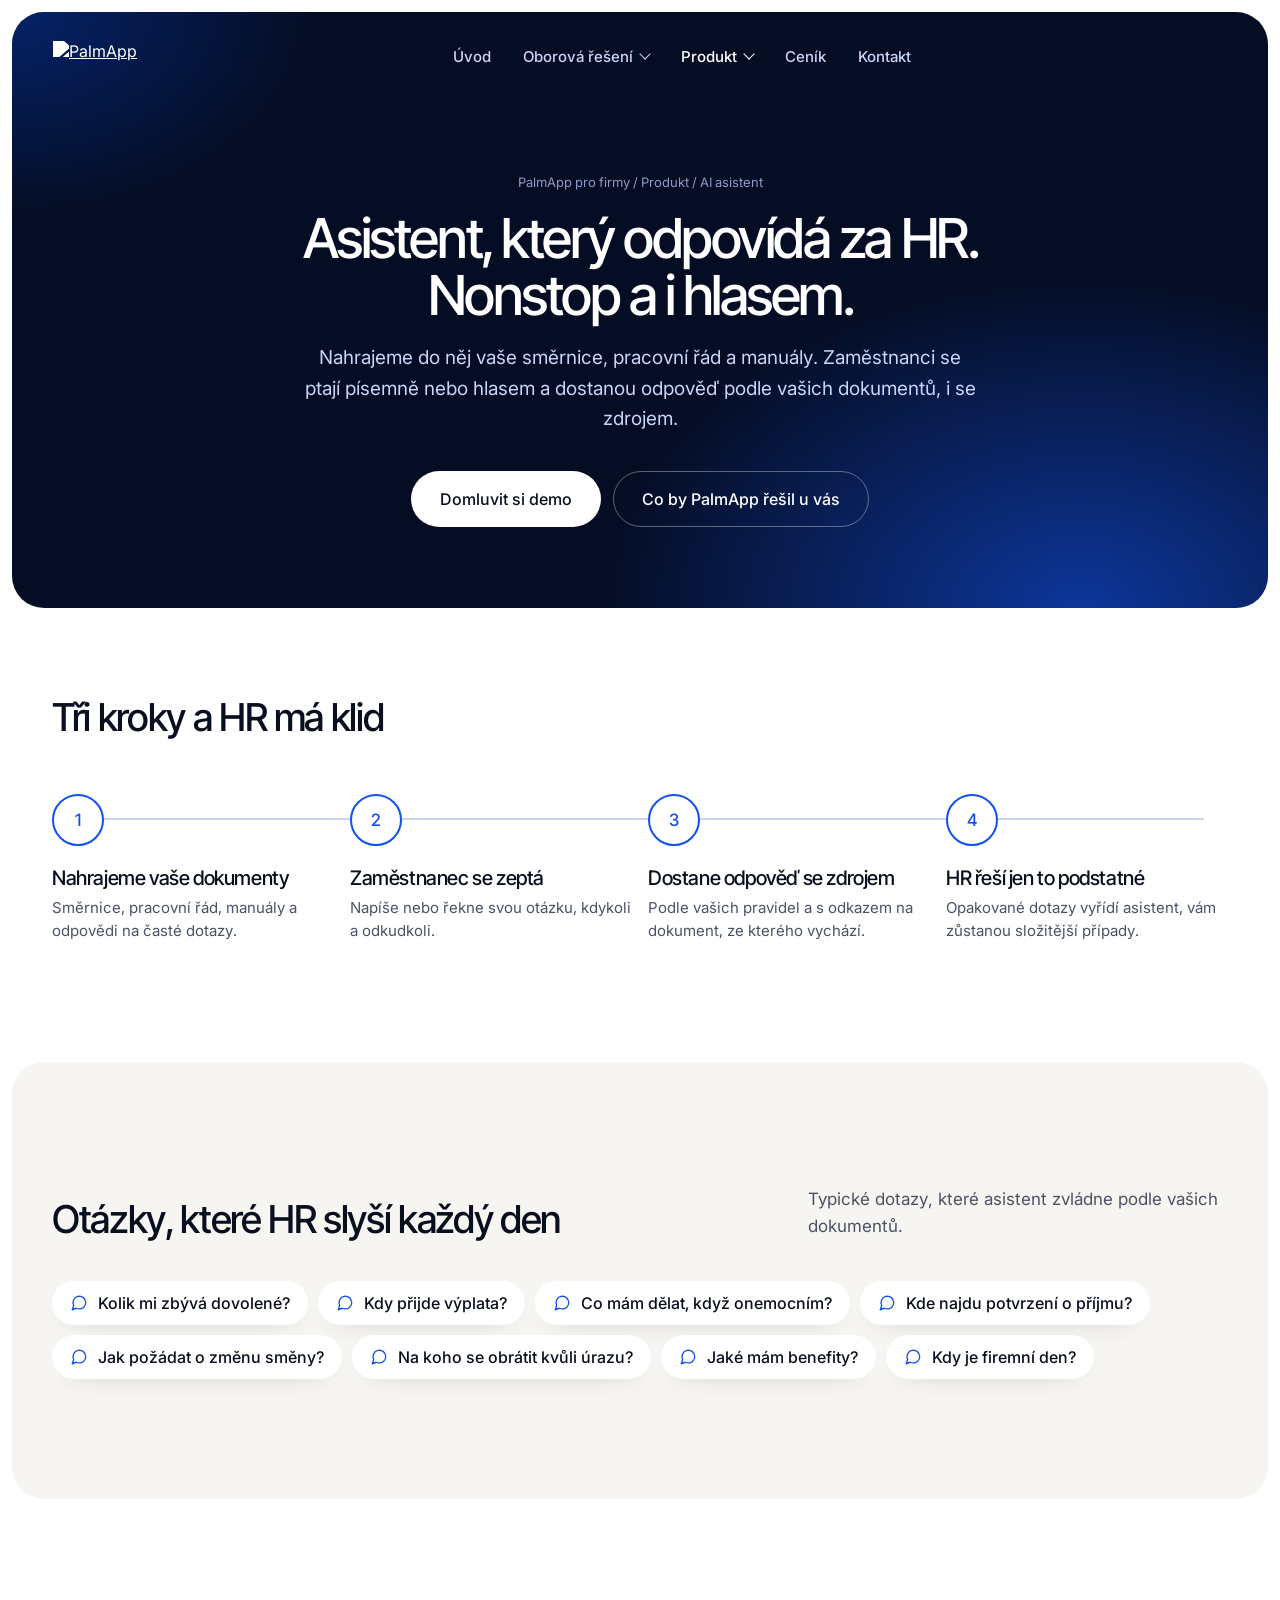
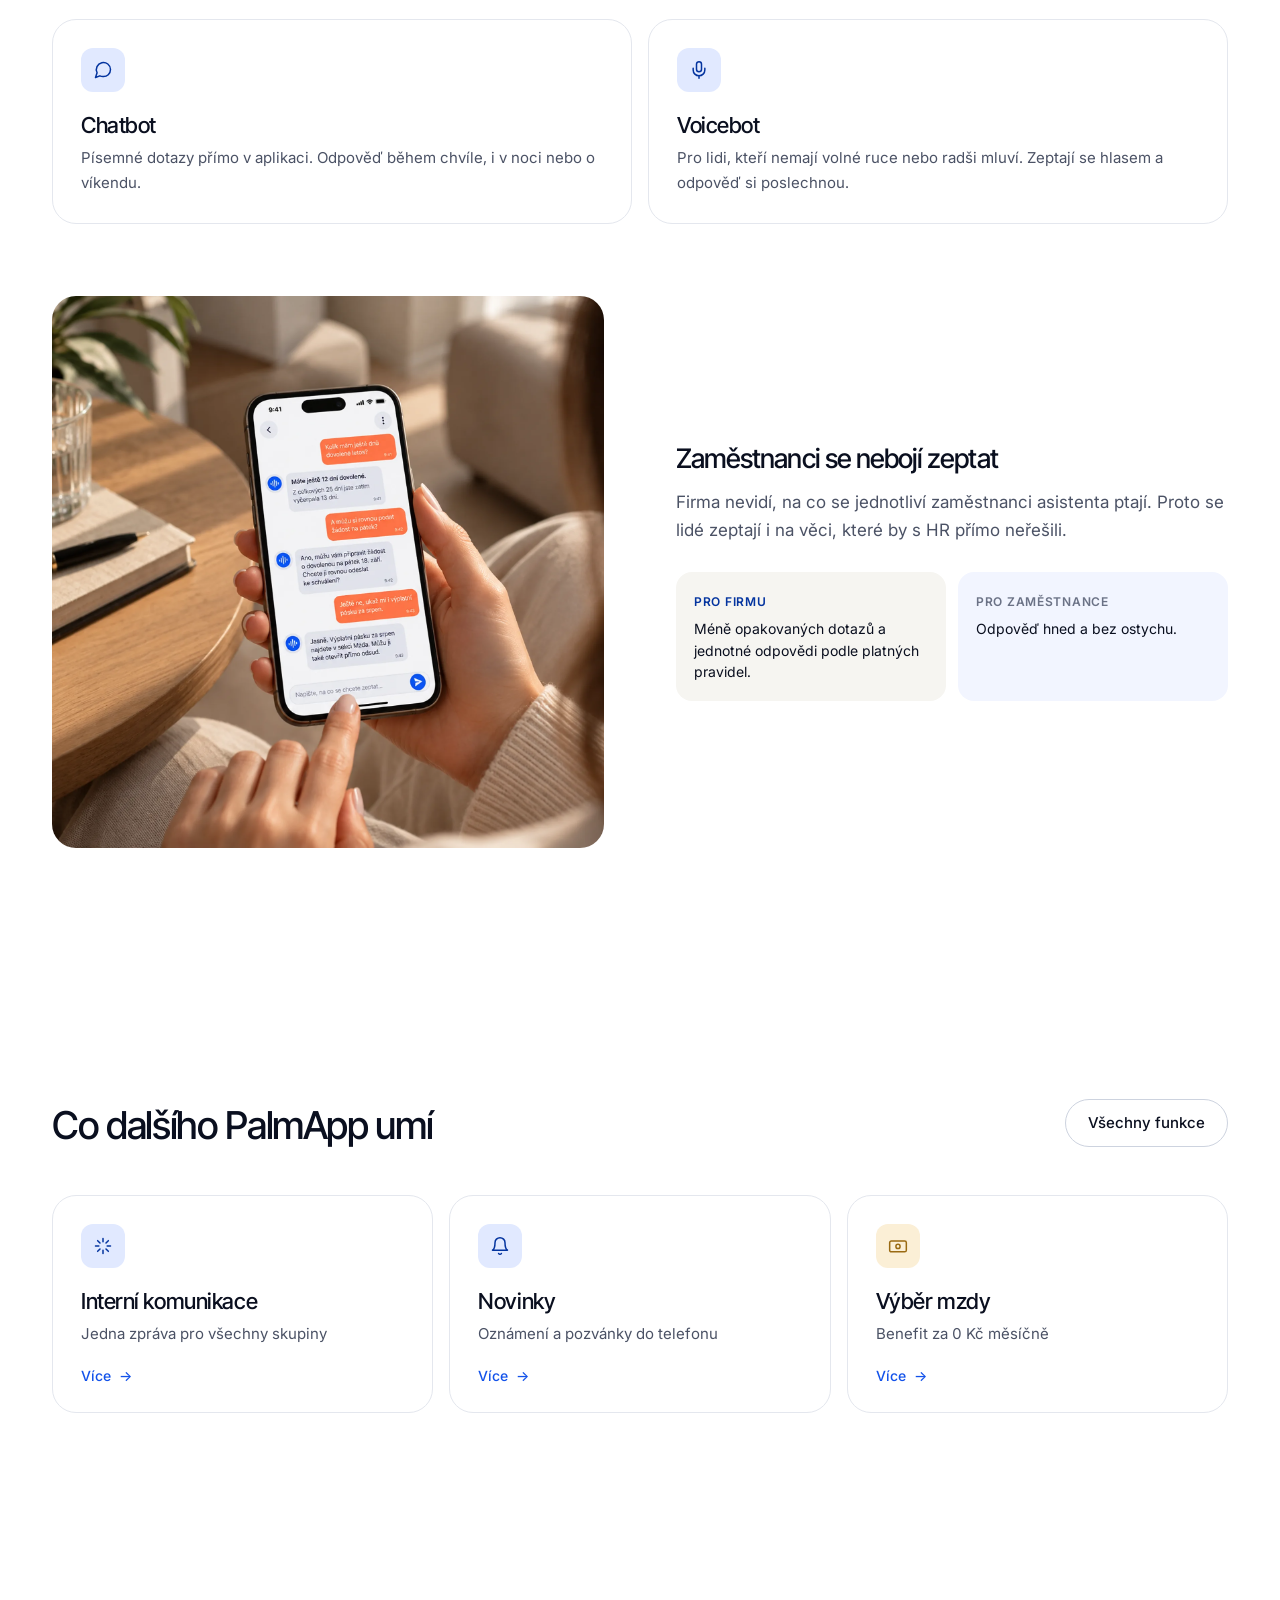
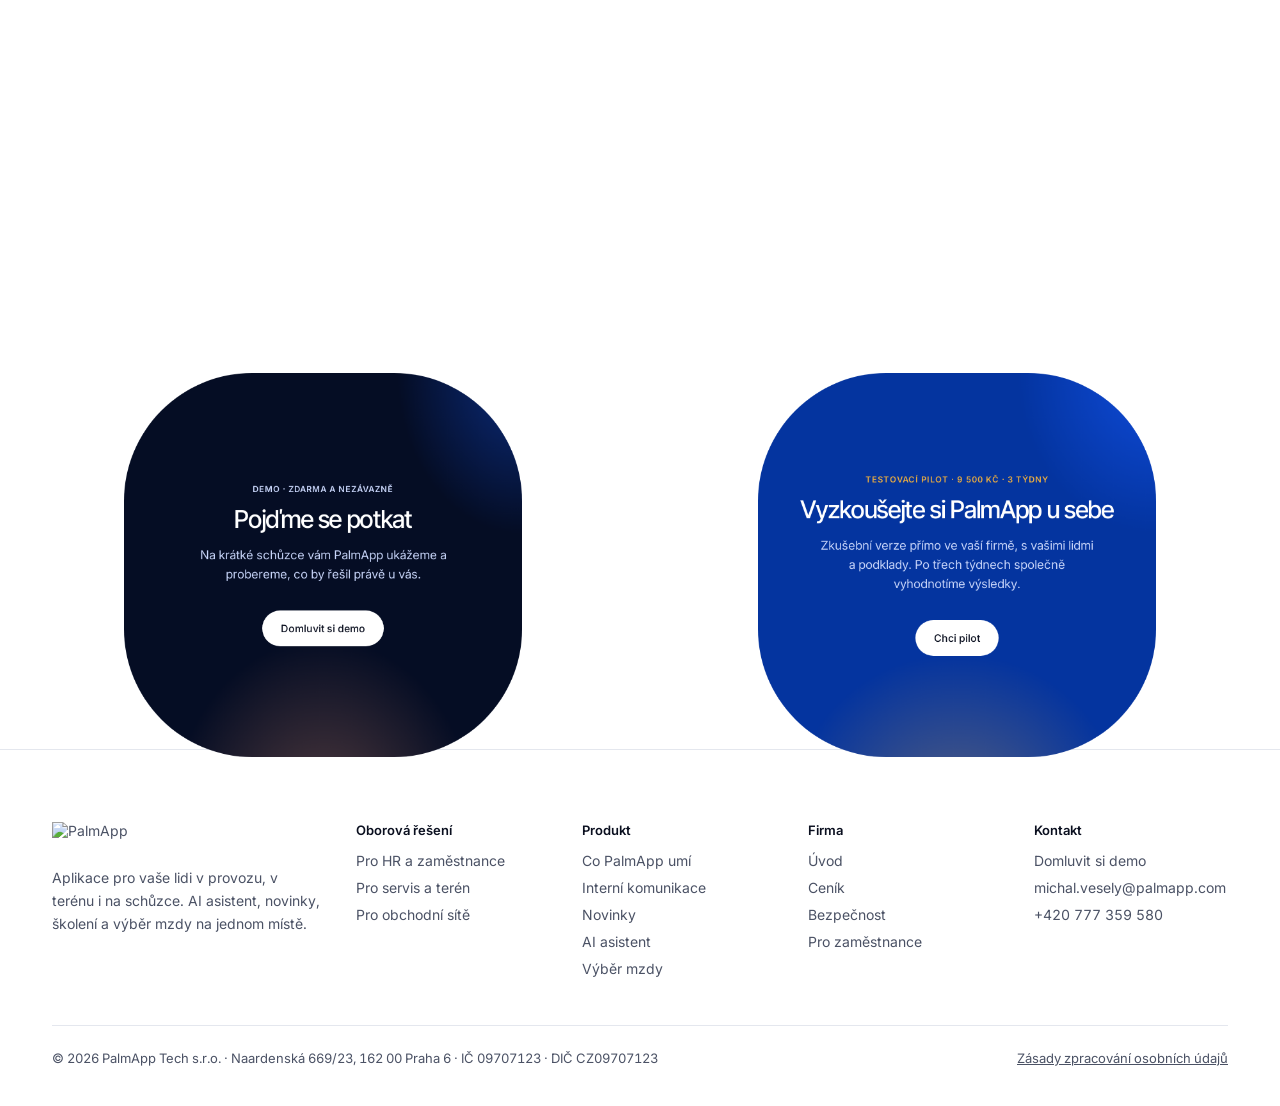
==== commit 3982f7da: "v2" ====
--- a/ai-asistent.html
+++ b/ai-asistent.html
@@ -25,7 +25,7 @@
       <ul class="menu">
         <li><a class="m" href="index.html">Úvod</a></li>
         <li class="has-mega"><a class="m m--dd" href="index.html#reseni" data-mega aria-haspopup="true" aria-expanded="false" aria-controls="mega-reseni">Oborová řešení</a>
-          <div class="mega mega--seg" id="mega-reseni"><a href="hr.html"><span class="ic ic--pink"><svg class="i" viewBox="0 0 24 24" aria-hidden="true"><path d="M16 21v-2a4 4 0 0 0-4-4H6a4 4 0 0 0-4 4v2"/><circle cx="9" cy="7" r="4"/><path d="M22 21v-2a4 4 0 0 0-3-3.87M16 3.13a4 4 0 0 1 0 7.75"/></svg></span><div><b>Pro HR a zaměstnance</b><small>Komunikace, HR asistent a výběr mzdy</small></div></a><a href="servis.html"><span class="ic ic--seg-blue"><svg class="i" viewBox="0 0 24 24" aria-hidden="true"><path d="M14.7 6.3a1 1 0 0 0 0 1.4l1.6 1.6a1 1 0 0 0 1.4 0l3.8-3.8a6 6 0 0 1-7.9 7.9l-6.9 6.9a2.1 2.1 0 0 1-3-3l6.9-6.9a6 6 0 0 1 7.9-7.9z"/></svg></span><div><b>Pro servis a terén</b><small>Postupy a manuály pro techniky při práci</small></div></a><a href="obchodni-site.html"><span class="ic ic--ring"><svg class="i" viewBox="0 0 24 24" aria-hidden="true"><rect x="2" y="7" width="20" height="14" rx="2"/><path d="M16 21V5a2 2 0 0 0-2-2h-4a2 2 0 0 0-2 2v16"/></svg></span><div><b>Pro obchodní sítě</b><small>Metodiky centrály pro makléře a poradce</small></div></a>
+          <div class="mega mega--seg" id="mega-reseni"><a href="hr.html"><span class="ic ic--pink"><svg class="i" viewBox="0 0 24 24" aria-hidden="true"><path d="M16 21v-2a4 4 0 0 0-4-4H6a4 4 0 0 0-4 4v2"/><circle cx="9" cy="7" r="4"/><path d="M22 21v-2a4 4 0 0 0-3-3.87M16 3.13a4 4 0 0 1 0 7.75"/></svg></span><div><b>Pro HR a zaměstnance</b><small>Komunikace, HR asistent a výběr mzdy</small></div></a><a href="servis.html"><span class="ic ic--seg-blue"><svg class="i" viewBox="0 0 24 24" aria-hidden="true"><path d="M14.7 6.3a1 1 0 0 0 0 1.4l1.6 1.6a1 1 0 0 0 1.4 0l3.8-3.8a6 6 0 0 1-7.9 7.9l-6.9 6.9a2.1 2.1 0 0 1-3-3l6.9-6.9a6 6 0 0 1 7.9-7.9z"/></svg></span><div><b>Pro servis a terén</b><small>Postupy a manuály pro techniky při práci</small></div></a><a href="obchodni-site.html"><span class="ic ic--ring"><svg class="i" viewBox="0 0 24 24" aria-hidden="true"><rect x="2" y="7" width="20" height="14" rx="2"/><path d="M16 21V5a2 2 0 0 0-2-2h-4a2 2 0 0 0-2 2v16"/></svg></span><div><b>Pro obchodní sítě</b><small>Produkty a postupy centrály pro celou síť</small></div></a>
           </div></li>
         <li class="has-mega"><a class="m m--dd" href="index.html#funkce" data-mega aria-haspopup="true" aria-expanded="false" aria-controls="mega-produkt" aria-current="page">Produkt</a>
           <div class="mega" id="mega-produkt"><a href="interni-komunikace.html"><span class="ic"><svg class="i" viewBox="0 0 24 24" aria-hidden="true"><path d="M12 3v4M12 17v4M3 12h4M17 12h4M5.6 5.6l2.8 2.8M15.6 15.6l2.8 2.8M5.6 18.4l2.8-2.8M15.6 8.4l2.8-2.8"/></svg></span><div><b>Interní komunikace</b></div></a><a href="novinky.html"><span class="ic"><svg class="i" viewBox="0 0 24 24" aria-hidden="true"><path d="M6 8a6 6 0 0 1 12 0c0 7 3 9 3 9H3s3-2 3-9"/><path d="M10.3 21a1.94 1.94 0 0 0 3.4 0"/></svg></span><div><b>Novinky</b></div></a><a href="ai-asistent.html" aria-current="page"><span class="ic"><svg class="i" viewBox="0 0 24 24" aria-hidden="true"><path d="M21 11.5a8.4 8.4 0 0 1-9 8.4 8.5 8.5 0 0 1-3.8-.9L3 21l1.9-5.7a8.5 8.5 0 1 1 16.1-3.8z"/></svg></span><div><b>AI asistent</b></div></a><a href="vyber-mzdy.html"><span class="ic"><svg class="i" viewBox="0 0 24 24" aria-hidden="true"><rect x="2" y="6" width="20" height="13" rx="2"/><circle cx="12" cy="12.5" r="2.5"/></svg></span><div><b>Výběr mzdy</b></div></a>
@@ -35,7 +35,7 @@
       </ul>
     </nav>
     <div class="nav-right">
-      <span class="nav-cta"><a class="btn btn--white" href="kontakt.html" tabindex="-1">Domluvit si schůzku</a></span>
+      <span class="nav-cta"><a class="btn btn--white" href="kontakt.html" tabindex="-1">Domluvit si demo</a></span>
       <button class="burger" type="button" aria-label="Menu" aria-expanded="false" aria-controls="drawer"><span></span></button>
     </div>
   </div>
@@ -47,7 +47,7 @@
   <h5>Další</h5>
   <a href="cenik.html"><span class="ic"><svg class="i" viewBox="0 0 24 24" aria-hidden="true"><path d="M4 21v-7M4 10V3M12 21v-9M12 8V3M20 21v-5M20 12V3M1 14h6M9 8h6M17 16h6"/></svg></span>Ceník</a>
   <a href="kontakt.html"><span class="ic"><svg class="i" viewBox="0 0 24 24" aria-hidden="true"><rect x="2" y="4" width="20" height="16" rx="2"/><path d="m22 6-10 7L2 6"/></svg></span>Kontakt</a>
-  <a class="btn btn--primary btn--lg" href="kontakt.html">Domluvit si schůzku</a>
+  <a class="btn btn--primary btn--lg" href="kontakt.html">Domluvit si demo</a>
 </div>
 <main>
 <section class="phead-sec">
@@ -57,7 +57,7 @@
     <div class="crumbs"><a href="index.html">PalmApp pro firmy</a> / <a href="index.html#funkce">Produkt</a> / AI asistent</div>
     <h1 class="h1" style="margin-top:16px;max-width:940px">Asistent, který odpovídá za HR.<br class="br-d"> Nonstop a i hlasem.</h1>
     <p class="lead">Nahrajeme do něj vaše směrnice, pracovní řád a manuály. Zaměstnanci se ptají písemně nebo hlasem a dostanou odpověď podle vašich dokumentů, i se zdrojem.</p>
-    <div class="hero-ctas" style="justify-content:flex-start"><a class="btn btn--primary btn--lg" href="kontakt.html">Domluvit si schůzku</a><a class="btn btn--line btn--lg" href="cenik.html">Co by PalmApp řešil u vás</a></div>
+    <div class="hero-ctas" style="justify-content:flex-start"><a class="btn btn--primary btn--lg" href="kontakt.html">Domluvit si demo</a><a class="btn btn--line btn--lg" href="cenik.html">Co by PalmApp řešil u vás</a></div>
   </div>
 </div>
 </section>
@@ -88,7 +88,7 @@
       <div class="card" data-reveal style="--d:100ms"><span class="ic"><svg class="i" viewBox="0 0 24 24" aria-hidden="true"><rect x="9" y="2" width="6" height="12" rx="3"/><path d="M19 10v2a7 7 0 0 1-14 0v-2M12 19v3"/></svg></span><div class="h4">Voicebot</div><p class="p">Pro lidi, kteří nemají volné ruce nebo radši mluví. Zeptají se hlasem a odpověď si poslechnou.</p></div>
     </div>
     <div class="split" style="margin-top:72px">
-      <div class="media" style="height:440px" data-reveal>Mockup · Odpověď asistenta se zdrojem</div>
+      <div class="media has-img is-photo" style="height:440px" data-reveal><img src="assets/img/foto-asistent.webp" alt="Zaměstnankyně se ptá AI asistenta v aplikaci PalmApp" loading="lazy" decoding="async"></div>
       <div data-reveal style="--d:120ms">
         <h2 class="h3">Zaměstnanci se nebojí zeptat</h2>
         <p class="lead" style="margin-top:16px;font-size:17px">Firma nevidí, na co se jednotliví zaměstnanci asistenta ptají. Proto se lidé zeptají i na věci, které by s HR přímo neřešili.</p>
@@ -104,11 +104,24 @@
     <div class="grid-3" style="margin-top:48px"><a class="card card-link" href="interni-komunikace.html" data-reveal style="--d:0ms"><span class="ic"><svg class="i" viewBox="0 0 24 24" aria-hidden="true"><path d="M12 3v4M12 17v4M3 12h4M17 12h4M5.6 5.6l2.8 2.8M15.6 15.6l2.8 2.8M5.6 18.4l2.8-2.8M15.6 8.4l2.8-2.8"/></svg></span><div class="h4">Interní komunikace</div><p class="p">Jedna zpráva pro všechny skupiny</p><span class="link-arrow">Více</span></a><a class="card card-link" href="novinky.html" data-reveal style="--d:90ms"><span class="ic"><svg class="i" viewBox="0 0 24 24" aria-hidden="true"><path d="M6 8a6 6 0 0 1 12 0c0 7 3 9 3 9H3s3-2 3-9"/><path d="M10.3 21a1.94 1.94 0 0 0 3.4 0"/></svg></span><div class="h4">Novinky</div><p class="p">Oznámení a pozvánky do telefonu</p><span class="link-arrow">Více</span></a><a class="card card-link" href="vyber-mzdy.html" data-reveal style="--d:180ms"><span class="ic ic--gold"><svg class="i" viewBox="0 0 24 24" aria-hidden="true"><rect x="2" y="6" width="20" height="13" rx="2"/><circle cx="12" cy="12.5" r="2.5"/></svg></span><div class="h4">Výběr mzdy</div><p class="p">Benefit za 0 Kč měsíčně</p><span class="link-arrow">Více</span></a></div>
   </div>
 </section>
-<section class="inset" style="margin-top:var(--pad)" data-curtain-host>
-  <div class="cta" data-curtain>
-    <h2 class="h2" data-reveal>Ukážeme vám PalmApp na vaší firmě</h2>
-    <p class="lead" data-reveal style="--d:100ms">Za 30 minut projdeme, jak by aplikace fungovala u vás: komunikace, asistent, služby i výběr mzdy. Nezávazně.</p>
-    <div class="btns" data-reveal style="--d:200ms"><a class="btn btn--white btn--lg" href="kontakt.html">Domluvit si schůzku</a><a class="btn btn--ghost-w btn--lg" href="cenik.html">Co by PalmApp řešil u vás</a></div>
+<section class="inset inset--full fbig-sec" id="zacit" style="margin-top:var(--pad)">
+  <div class="fbig">
+    <div class="fbig-host" data-curtain-host>
+      <div class="cta cta--full fbig-card" data-curtain>
+        <span class="fbig-k" data-reveal>Demo · zdarma a nezávazně</span>
+        <h2 class="h2" data-reveal style="--d:80ms">Pojďme se potkat</h2>
+        <p class="lead" data-reveal style="--d:140ms">Na krátké schůzce vám PalmApp ukážeme a probereme, co by řešil právě u vás.</p>
+        <div class="btns" data-reveal style="--d:220ms"><a class="btn btn--white btn--lg" href="kontakt.html?zajem=demo">Domluvit si demo</a></div>
+      </div>
+    </div>
+    <div class="fbig-host" data-curtain-host>
+      <div class="cta cta--full fbig-card fbig-card--pilot" data-curtain>
+        <span class="fbig-k" data-reveal>Testovací pilot · 9 500 Kč · 3 týdny</span>
+        <h2 class="h2" data-reveal style="--d:80ms">Vyzkoušejte si PalmApp u sebe</h2>
+        <p class="lead" data-reveal style="--d:140ms">Zkušební verze přímo ve vaší firmě, s vašimi lidmi a podklady. Po třech týdnech společně vyhodnotíme výsledky.</p>
+        <div class="btns" data-reveal style="--d:220ms"><a class="btn btn--white btn--lg" href="kontakt.html?zajem=pilot">Chci pilot</a></div>
+      </div>
+    </div>
   </div>
 </section>
 
@@ -120,7 +133,7 @@
       <div><img src="https://www.palmapp.com/logo.png" alt="PalmApp" style="height:28px;width:auto"><p class="p" style="margin-top:16px;max-width:320px;font-size:14px">Aplikace pro vaše lidi v provozu, v terénu i na schůzce. AI asistent, novinky, školení a výběr mzdy na jednom místě.</p></div>
       <div><h4>Oborová řešení</h4><ul><li><a href="hr.html">Pro HR a zaměstnance</a></li><li><a href="servis.html">Pro servis a terén</a></li><li><a href="obchodni-site.html">Pro obchodní sítě</a></li></ul></div><div><h4>Produkt</h4><ul><li><a href="index.html#funkce">Co PalmApp umí</a></li><li><a href="interni-komunikace.html">Interní komunikace</a></li><li><a href="novinky.html">Novinky</a></li><li><a href="ai-asistent.html">AI asistent</a></li><li><a href="vyber-mzdy.html">Výběr mzdy</a></li></ul></div>
       <div><h4>Firma</h4><ul><li><a href="index.html">Úvod</a></li><li><a href="cenik.html">Ceník</a></li><li><a href="index.html#bezpecnost">Bezpečnost</a></li><li><a href="zamestnanec.html">Pro zaměstnance</a></li></ul></div>
-      <div><h4>Kontakt</h4><ul><li><a href="kontakt.html">Domluvit si schůzku</a></li><li><a href="mailto:michal.vesely@palmapp.com">michal.vesely@palmapp.com</a></li><li><a href="tel:+420777359580">+420 777 359 580</a></li></ul></div>
+      <div><h4>Kontakt</h4><ul><li><a href="kontakt.html">Domluvit si demo</a></li><li><a href="mailto:michal.vesely@palmapp.com">michal.vesely@palmapp.com</a></li><li><a href="tel:+420777359580">+420 777 359 580</a></li></ul></div>
     </div>
     <div class="foot-bottom"><span>© 2026 PalmApp Tech s.r.o. · Naardenská 669/23, 162 00 Praha 6 · IČ 09707123 · DIČ CZ09707123</span><a href="https://www.palmapp.com/zasady-ochrany-osobnich-udaju.html" style="color:var(--muted)">Zásady zpracování osobních údajů</a></div>
   </div>
--- a/assets/firma.css
+++ b/assets/firma.css
@@ -1574,3 +1574,305 @@
 .seg-page .cta::before{display:block}
 .seg-page .cta .lead{color:var(--sky-2)}
 @media (max-width:640px){.cta{min-height:88vh;padding:72px 20px}}
+
+/* ============ CENÍK: kalkulačka (data-pricecalc) ============ */
+.pc-tabs{display:flex;flex-wrap:wrap;gap:8px;margin-bottom:24px}
+.pc-tabs button{display:inline-flex;align-items:center;gap:10px;min-height:48px;padding:0 20px;border-radius:999px;border:1px solid #D5D9E2;background:#fff;color:var(--ink);font:500 15px Inter,system-ui,sans-serif;cursor:pointer}
+.pc-tabs button[aria-selected="true"]{background:var(--navy);border-color:var(--navy);color:#fff}
+.pc-tabs .sdot--white{background:#fff;box-shadow:inset 0 0 0 2px var(--ink)}
+.pc-tabs button[aria-selected="true"] .sdot--white{box-shadow:inset 0 0 0 2px #fff;background:transparent}
+.pc-sub{font-weight:400;color:var(--muted);margin-left:8px;font-size:14px}
+.pc-hint{margin:14px 0 0;font-size:13px;line-height:1.5;color:var(--muted-2)}
+.pc-num{display:flex;align-items:center;justify-content:space-between;gap:16px;margin-top:18px}
+.pc-num label{font-weight:600;font-size:15px}
+.pc-num input{width:120px;min-height:48px;border:1px solid #D5D9E2;border-radius:12px;padding:0 14px;font:500 18px Inter,system-ui,sans-serif;text-align:right;color:var(--ink);background:#fff}
+.pc-num input:focus{outline:2px solid var(--blue);outline-offset:1px;border-color:var(--blue)}
+.cfg-step .pc-num+.opts{margin-top:14px}
+.pc-name{font:500 clamp(26px,2.4vw,32px)/1.1 "Inter Tight",Inter,sans-serif;letter-spacing:-.03em;margin-top:10px}
+.pc-tag{margin-top:6px;font-size:14px;font-weight:600;color:var(--blue)}
+.pc-list{list-style:none;padding:0;margin:20px 0 0;display:grid;gap:8px}
+.pc-list li{display:flex;gap:12px;padding:12px;border-radius:14px;background:var(--sand);font-size:14px;line-height:1.45;border:1px solid transparent;transition:background .3s,border-color .3s}
+.pc-list li.on{background:var(--sky-3);border-color:var(--sky-2)}
+.pc-list li b{display:block;font-size:15px}
+.pc-list li span:not(.ic){color:var(--muted)}
+.pc-list .ic{width:36px;height:36px;background:#fff;flex:none}
+.pc-pay{display:grid;grid-template-columns:1fr 1fr;gap:8px;margin-top:0}
+.pc-pay button{min-height:44px;border:1px solid #D5D9E2;background:#fff;border-radius:12px;font:500 14px Inter,system-ui,sans-serif;color:var(--ink);cursor:pointer;padding:0 10px}
+.pc-pay button em{font-style:normal;color:var(--green);font-weight:600}
+.pc-pay button[aria-pressed="true"]{border-color:var(--blue);background:var(--sky-3);box-shadow:inset 0 0 0 1px var(--blue)}
+.pc-lines{margin-top:16px}
+.pc-lines b{white-space:nowrap}
+.pc-total{display:flex;justify-content:space-between;align-items:baseline;gap:12px;margin-top:16px;padding-top:16px;border-top:1px solid var(--line)}
+.pc-total span{color:var(--muted);font-size:15px}
+.pc-total b{font:500 clamp(30px,3vw,40px)/1 "Inter Tight",Inter,sans-serif;letter-spacing:-.03em;white-space:nowrap}
+.pc-subt{margin:8px 0 0;font-size:13px;line-height:1.55;color:var(--muted)}
+.pc-impl{display:flex;justify-content:space-between;gap:12px;margin-top:14px;padding-top:14px;border-top:1px solid var(--line);font-size:14px}
+.pc-impl+.pc-impl{border-top:0;margin-top:6px;padding-top:0}
+.pc-impl span{color:var(--muted)}
+.pc-impl b{white-space:nowrap;text-align:right}
+.pc-integ{margin:12px 0 0;padding:10px 12px;border-radius:12px;background:var(--gold-bg);color:var(--gold-ink);font-size:13px;line-height:1.5}
+.pc-foot{margin:14px 0 0;font-size:12px;line-height:1.55;color:var(--muted-2)}
+.pc-foot b{color:var(--muted)}
+.pc-res .btn{margin-top:18px;width:100%}
+@media (max-width:640px){
+  .pc-tabs{gap:6px}.pc-tabs button{padding:0 14px;font-size:14px;min-height:44px}
+  .pc-num{flex-wrap:wrap}.pc-num input{width:100%}
+  .pc-pay{grid-template-columns:1fr}
+}
+
+/* ============ Demo vs. pilot ============ */
+.dp{display:grid;grid-template-columns:minmax(0,1fr) minmax(0,1fr);gap:16px;margin-top:48px}
+.dp-card{position:relative;background:#fff;border:1px solid var(--line);border-radius:var(--r-l);padding:32px;display:flex;flex-direction:column}
+.dp-card--pilot{background:var(--navy);border-color:var(--navy);color:#fff}
+.dp-top{display:flex;justify-content:space-between;align-items:flex-start;gap:16px}
+.dp-k{font-size:13px;font-weight:600;letter-spacing:.08em;text-transform:uppercase;color:var(--blue)}
+.dp-card--pilot .dp-k{color:var(--gold)}
+.dp-price{font:500 22px/1.2 "Inter Tight",Inter,sans-serif;letter-spacing:-.02em;text-align:right;white-space:nowrap}
+.dp-price small{display:block;font:400 13px Inter,sans-serif;color:var(--muted);margin-top:2px}
+.dp-card--pilot .dp-price small{color:var(--sky-2)}
+.dp-card .h3{margin-top:14px}
+.dp-card .p{margin-top:10px}
+.dp-card--pilot .p{color:var(--sky-2)}
+.dp-card .bul{margin-top:20px;font-size:15px}
+.dp-card--pilot .bul .i{color:var(--gold)}
+.dp-card .btn{margin-top:auto;align-self:flex-start}
+.dp-card .bul+.btn{margin-top:28px}
+.dp-flow{display:flex;flex-wrap:wrap;align-items:center;gap:8px;margin-top:20px;font-size:14px;color:var(--muted)}
+.dp-flow b{display:inline-flex;align-items:center;min-height:36px;padding:0 14px;border-radius:999px;background:#fff;border:1px solid var(--line);color:var(--ink);font-weight:500}
+.dp-flow i{font-style:normal;color:var(--muted-2)}
+@media (max-width:900px){.dp{grid-template-columns:minmax(0,1fr)}.dp-card{padding:24px}}
+
+/* ceník: přehled cen */
+.ptab{width:100%;border-collapse:collapse;font-size:15px;margin-top:24px;background:#fff;border-radius:var(--r-l);overflow:hidden}
+.ptab th,.ptab td{text-align:left;padding:14px 18px;border-bottom:1px solid var(--line)}
+.ptab th{font-size:13px;color:var(--muted);font-weight:600;background:#FAFBFD}
+.ptab td:not(:first-child),.ptab th:not(:first-child){text-align:right;white-space:nowrap}
+.ptab tr:last-child td{border-bottom:0}
+.ptab-wrap{overflow-x:auto;-webkit-overflow-scrolling:touch;border:1px solid var(--line);border-radius:var(--r-l)}
+.ptab-wrap .ptab{margin:0;border-radius:0}
+.pnote{margin:14px 0 0;font-size:14px;line-height:1.6;color:var(--muted);max-width:820px}
+.pgrid{display:grid;grid-template-columns:minmax(0,1fr) minmax(0,1fr);gap:40px;margin-top:40px}
+.pgrid h3{margin:0;font:500 22px/1.2 "Inter Tight",Inter,sans-serif;letter-spacing:-.02em}
+@media (max-width:960px){.pgrid{grid-template-columns:minmax(0,1fr)}}
+@media (max-width:640px){.ptab th,.ptab td{padding:12px}}
+
+/* obchodní sítě: kalkulačka zátěže centrály */
+.calc-out .rows .row b{white-space:nowrap}
+.ptab td:first-child{white-space:nowrap}
+
+/* ============ Oborové stránky: sticky telefon (převzato ze zaměstnanecké části) ============ */
+.fstory{display:grid;grid-template-columns:minmax(0,1fr) minmax(0,1fr);gap:96px;position:relative}
+.fs-steps{order:2;position:relative}
+.fs-pin-col{order:1}
+.fs-step{min-height:100vh;display:flex;flex-direction:column;justify-content:center;padding:80px 0;opacity:.28;transition:opacity .6s ease}
+.fs-step.on{opacity:1}
+.fs-step .h3{margin-top:16px}
+.fs-step .lead{margin-top:18px}
+.fs-step .bul{margin-top:28px}
+.fs-more{margin-top:28px;align-self:flex-start;display:inline-flex;align-items:center;gap:8px;font-weight:500;color:var(--blue);text-decoration:none;min-height:44px}
+.fs-more::after{content:"→";transition:transform .3s var(--ease)}
+.fs-more:hover::after{transform:translateX(4px)}
+.fs-mmedia{display:none}
+.fs-pin{position:sticky;top:0;height:100vh;display:flex;align-items:center;justify-content:flex-start;gap:96px}
+.fs-stage{position:relative;width:340px;height:min(680px,78vh);flex:none}
+.fs-device{position:absolute;inset:0;border-radius:52px;background:var(--ink);padding:10px;box-shadow:0 60px 100px -40px rgba(5,13,36,.55),0 0 0 1px rgba(10,15,31,.08)}
+.fs-screens{position:relative;width:100%;height:100%;border-radius:43px;overflow:hidden;background:#EEF2FB}
+.fs-screen{position:absolute;inset:0;display:flex;align-items:center;justify-content:center;font-size:13px;font-weight:500;letter-spacing:.05em;text-transform:uppercase;color:var(--navy);opacity:0;transform:translateY(60px) scale(.94);transition:opacity .7s ease,transform 1s var(--ease);background:linear-gradient(170deg,#E8EEFC,#C9D6FA)}
+.fs-screen:nth-child(2n){background:linear-gradient(170deg,#E9EDF8,#D3DCF4)}
+.fs-screen:nth-child(5){background:linear-gradient(170deg,#F4EFE4,#EAD9B5)}
+.fs-screen.on{opacity:1;transform:none}
+.fs-screen.past{transform:translateY(-60px) scale(.94)}
+.fs-sats{position:absolute;inset:0;pointer-events:none}
+.fs-sat{position:absolute;background:#fff;color:var(--ink);border-radius:18px;padding:14px 16px;box-shadow:0 24px 50px -20px rgba(5,13,36,.35);font-size:14px;line-height:1.4;opacity:0;transform:translateY(24px) scale(.96);transition:opacity .6s ease,transform .9s var(--ease)}
+.fs-sats.on .fs-sat{opacity:1;transform:none}
+.fs-sats.on .fs-sat:nth-child(2){transition-delay:.15s}
+.fs-sat b{display:block;font-weight:600}
+.fs-sat small{display:block;color:var(--muted);font-size:12px;margin-top:2px}
+.fs-sat--l{left:-64px}
+.fs-sat--r{right:-56px}
+.fs-sat--q{background:var(--blue);color:#fff}
+.fs-sat--q b{font-weight:500}
+.fs-sat .dot{display:inline-block;width:8px;height:8px;border-radius:999px;background:var(--blue);margin-right:8px}
+.fs-rail{order:-1;display:flex;flex-direction:column;gap:6px;position:relative;padding-left:18px}
+.fs-rail::before{content:"";position:absolute;left:0;top:6px;bottom:6px;width:2px;background:var(--line);border-radius:2px}
+.fs-rail::after{content:"";position:absolute;left:0;top:6px;width:2px;height:calc((100% - 12px) * var(--p,0));background:var(--blue);border-radius:2px}
+.fs-rail a{display:flex;gap:10px;align-items:baseline;font-size:14px;color:var(--muted-2);text-decoration:none;padding:6px 0;min-height:32px;transition:color .4s ease;white-space:nowrap}
+.fs-rail a span{font-family:"Inter Tight",Inter,sans-serif;font-size:12px}
+.fs-rail a.on{color:var(--ink);font-weight:500}
+.fs-rail a.on span{color:var(--blue)}
+.fs-head{padding-top:var(--pad)}
+@media (max-width:1200px){.fs-sat--l{left:-40px}.fs-sat--r{right:-24px}.fs-pin{justify-content:center}.fs-rail{display:none}}
+@media (max-width:900px){
+  .fstory{grid-template-columns:minmax(0,1fr);gap:0}
+  .fs-pin-col{display:none}
+  .fs-step{min-height:0;opacity:1;padding:48px 0;border-top:1px solid var(--line)}
+  .fs-step:first-child{border-top:0}
+  .fs-mmedia{display:flex;height:360px;border-radius:var(--r-l);margin-bottom:28px;align-items:center;justify-content:center;font-size:13px;font-weight:500;letter-spacing:.05em;text-transform:uppercase;color:var(--navy);background:linear-gradient(160deg,#DDE5F7,var(--sky-2))}
+}
+@media (prefers-reduced-motion:reduce){.fs-step,.fs-screen,.fs-sat{transition:none}}
+
+/* ============ Banner: demo aplikace ============ */
+.dbanner{position:relative;overflow:hidden;display:flex;align-items:center;justify-content:space-between;gap:32px;background:var(--navy);color:#fff;border-radius:var(--r-xl);padding:56px 64px}
+.dbanner::before{content:"";position:absolute;inset:0;background:radial-gradient(50% 90% at 100% 0%,rgba(18,82,234,.75),transparent 70%);pointer-events:none}
+.dbanner>*{position:relative}
+.dbanner .h2{color:#fff;max-width:640px}
+.dbanner p{margin:14px 0 0;color:var(--sky-2);font-size:18px;line-height:1.55;max-width:560px}
+.dbanner .btn{flex:none}
+@media (max-width:900px){.dbanner{flex-direction:column;align-items:flex-start;padding:36px 28px}}
+
+/* ============ Footer bannery: demo / pilot ============ */
+.fbn{display:grid;grid-template-columns:minmax(0,1fr) minmax(0,1fr);gap:16px}
+.fbn-card{position:relative;overflow:hidden;border-radius:var(--r-xl);padding:48px;display:flex;flex-direction:column;min-height:340px;background:var(--sky-3);border:1px solid var(--sky-2)}
+.fbn-card--pilot{background:var(--ink);border-color:var(--ink);color:#fff}
+.fbn-card--pilot::before{content:"";position:absolute;inset:0;background:radial-gradient(60% 80% at 100% 0%,rgba(18,82,234,.6),transparent 70%);pointer-events:none}
+.fbn-card>*{position:relative}
+.fbn-k{display:flex;flex-wrap:wrap;gap:8px 12px;align-items:center;font-size:13px;font-weight:600;letter-spacing:.08em;text-transform:uppercase;color:var(--blue)}
+.fbn-card--pilot .fbn-k{color:var(--gold)}
+.fbn-k em{font-style:normal;letter-spacing:0;text-transform:none;font-weight:500;color:var(--muted)}
+.fbn-card--pilot .fbn-k em{color:var(--sky-2)}
+.fbn-card .h3{margin-top:18px;max-width:440px}
+.fbn-card p{margin:14px 0 0;font-size:16px;line-height:1.6;color:var(--muted);max-width:460px}
+.fbn-card--pilot p{color:var(--sky-2)}
+.fbn-card .btn{margin-top:auto;align-self:flex-start}
+.fbn-card p+.btn{margin-top:32px}
+@media (max-width:900px){.fbn{grid-template-columns:minmax(0,1fr)}.fbn-card{padding:32px 28px;min-height:0}}
+.pc-num--solo{justify-content:flex-start;gap:12px}
+.pc-num--solo input{width:140px}
+.pc-num--solo span{color:var(--muted);font-size:15px}
+@media (max-width:640px){.pc-num--solo{flex-wrap:nowrap}.pc-num--solo input{width:120px}}
+
+/* ============ Velké patičkové bannery: demo / pilot ============ */
+.fbig{display:grid;grid-template-columns:minmax(0,1fr) minmax(0,1fr);gap:12px}
+.fbig-host{min-width:0;display:flex}
+.fbig-card{flex:1;padding:96px 48px}
+.fbig-k{display:inline-block;font-size:13px;font-weight:600;letter-spacing:.08em;text-transform:uppercase;color:var(--sky-2)}
+.fbig-card .h2{margin-top:18px;color:#fff}
+.fbig-card .lead{max-width:520px}
+.seg-page .cta.fbig-card--pilot{background:var(--navy)}
+.seg-page .cta.fbig-card--pilot::before{background:radial-gradient(60% 60% at 50% 115%,rgba(235,173,65,.35),transparent 70%),radial-gradient(50% 60% at 100% 0%,rgba(18,82,234,.8),transparent 70%)}
+.fbig-card--pilot .fbig-k{color:var(--gold)}
+.fbig-steps{list-style:none;counter-reset:fb;max-width:460px;margin:36px auto 0;padding:0;text-align:left;display:grid;gap:16px}
+.fbig-steps li{counter-increment:fb;display:grid;grid-template-columns:32px minmax(0,1fr);column-gap:14px}
+.fbig-steps li::before{content:counter(fb);grid-row:span 2;width:32px;height:32px;border-radius:999px;border:1px solid rgba(255,255,255,.3);display:flex;align-items:center;justify-content:center;font:500 13px "Inter Tight",Inter,sans-serif;color:#fff}
+.fbig-card--pilot .fbig-steps li::before{border-color:rgba(235,173,65,.6);color:var(--gold)}
+.fbig-steps b{font-weight:600;font-size:16px;color:#fff;line-height:1.4}
+.fbig-steps span{font-size:14px;line-height:1.55;color:var(--sky-2)}
+.fbig-card .btns{margin-top:40px}
+@media (max-width:960px){
+  .fbig{grid-template-columns:minmax(0,1fr)}
+  .fbig-card{min-height:0;padding:72px 24px}
+}
+
+/* ============ v6: banner na střed, bannery pod sebou ============ */
+.dbanner{flex-direction:column;align-items:center;justify-content:center;text-align:center;gap:0;padding:72px 64px}
+.dbanner .h2{max-width:none}
+.dbanner p{margin:16px auto 0;max-width:640px}
+.dbanner .btn{margin-top:32px}
+.head--center{justify-content:center;text-align:center}
+.head--center .h2{margin-top:0}
+.fbig--stack{grid-template-columns:minmax(0,1fr);gap:0}
+.fbig--stack .fbig-card{min-height:0;padding:120px 48px}
+.fbig--stack .fbig-card .lead{max-width:640px}
+.fbig-or{display:flex;align-items:center;justify-content:center;gap:16px;padding:28px 0;font-size:13px;font-weight:600;letter-spacing:.12em;text-transform:uppercase;color:var(--ink)}
+.fbig-or::before,.fbig-or::after{content:"";width:48px;height:1px;background:var(--line)}
+@media (max-width:640px){.dbanner{padding:48px 24px}.fbig--stack .fbig-card{padding:80px 24px}}
+
+/* ============ v8: demo banner přes celou šířku, tmavý ============ */
+.dband-sec{padding:0 12px;margin:var(--pad) 0}
+.dband-sec .dbanner{max-width:none;width:100%;box-sizing:border-box;background:var(--night);border-radius:var(--r-xl);padding:120px 32px}
+.dband-sec .dbanner::before{background:radial-gradient(55% 70% at 50% 118%,rgba(255,163,122,.32),transparent 70%),radial-gradient(45% 60% at 100% 0%,rgba(18,82,234,.45),transparent 70%)}
+.dband-sec .dbanner .h2{font-size:clamp(36px,4.2vw,60px)}
+.dband-sec+.section{padding-top:0}
+@media (max-width:640px){.dband-sec{padding:0 8px}.dband-sec .dbanner{padding:80px 20px}}
+.fbig-card .lead{max-width:440px}
+.cta.fbig-card--pilot{background:var(--navy)}
+.cta.fbig-card--pilot::before{display:block;background:radial-gradient(60% 60% at 50% 115%,rgba(235,173,65,.35),transparent 70%),radial-gradient(50% 60% at 100% 0%,rgba(18,82,234,.8),transparent 70%)}
+/* v9: bannery demo/pilot se vejdou na obrazovku notebooku */
+.fbig .fbig-card{min-height:min(600px,calc(100vh - 140px));padding:72px 40px}
+@media (max-width:960px){.fbig .fbig-card{min-height:0;padding:64px 24px}}
+/* oborové štítky v hero */
+.htags{margin-top:44px;max-width:860px}
+.htags-l{display:block;font-size:13px;font-weight:600;letter-spacing:.08em;text-transform:uppercase;color:rgba(255,255,255,.75)}
+.htags ul{list-style:none;padding:0;margin:14px 0 0;display:flex;flex-wrap:wrap;gap:8px}
+.htags li{display:inline-flex;align-items:center;min-height:36px;padding:0 14px;border-radius:999px;background:rgba(255,255,255,.12);border:1px solid rgba(255,255,255,.22);color:#fff;font-size:14px;font-weight:500;backdrop-filter:blur(6px)}
+@media (max-width:640px){.htags{margin-top:32px}.htags li{font-size:13px;min-height:32px;padding:0 12px}}
+.htags{margin-left:auto;margin-right:auto;text-align:center}
+.htags ul{justify-content:center}
+
+/* ============ v13: reálné screeny a fotky místo mockupů ============ */
+.has-img{padding:0 !important;overflow:hidden;background:#EEF2FB}
+.has-img img{display:block;width:100%;height:100%;object-fit:cover}
+.has-img.is-screen img{object-position:top center}
+.has-img.is-photo img{object-position:center}
+.fstage-phone .has-img{background:#fff}
+.fs-screen.has-img{background:#fff}
+.fs-mmedia.has-img{height:auto;background:linear-gradient(160deg,#E8EEFC,var(--sky-2));padding:32px 0 0 !important;align-items:flex-end}
+.fs-mmedia.has-img img{width:min(260px,70%);height:auto;border-radius:28px 28px 0 0;box-shadow:0 20px 40px -20px rgba(5,13,36,.35)}
+.media.has-img.is-photo{height:auto !important;aspect-ratio:1/1}
+@media (max-width:960px){.media.has-img.is-photo{aspect-ratio:4/3}}
+
+/* ============ v14: rámeček iPhone 16 (displej 393 × 852) ============ */
+.fs-stage{width:auto;height:min(700px,80vh);aspect-ratio:413/872}
+.fs-device{padding:2.42%;border-radius:15.7%/7.45%}
+.fs-screens{border-radius:14%/6.46%;container-type:inline-size}
+.fs-screen.has-img img,.fs-screen.has-img{border-radius:0}
+.fs-screen.has-img img{object-fit:fill}
+.fs-screens::after,.fstage-phone .has-img::after,.fs-mmedia.has-img .fs-island{content:"";position:absolute;z-index:5;left:34.1cqw;top:2.8cqw;width:31.8cqw;height:9.4cqw;border-radius:999px;background:#000;pointer-events:none}
+/* poloviční telefon v hero */
+.fstage-phone{padding:7px 7px 0}
+.fstage-phone .has-img{position:relative;container-type:inline-size;border-radius:30px 30px 0 0;background:#fff}
+.fstage-phone .has-img img{height:auto;object-fit:initial}
+/* mobil: screen v rámečku */
+.fs-mmedia.has-img img{border:8px solid var(--ink);border-bottom:0;border-radius:44px 44px 0 0;box-shadow:0 20px 40px -20px rgba(5,13,36,.45)}
+.fstage-phone .has-img{display:block}
+.fstage-ph.has-img{height:100%;display:block}
+.fstage-ph.has-img img{object-position:55% 40%}
+
+/* ============ v19: hero firmy – celý dashboard + celý telefon ============ */
+.fhero{height:auto;min-height:calc(100svh - 24px);padding-bottom:clamp(96px,12vh,140px)}
+.fstage{flex:none;width:100%;max-width:1120px;min-height:0;transform:none}
+.fstage-admin{position:relative;inset:auto;width:84%;border:1px solid rgba(255,255,255,.18);border-radius:20px;background:#0E1630;box-shadow:0 50px 100px -40px rgba(0,0,0,.7);overflow:hidden}
+.fstage-admin .fstage-bar{height:36px;background:rgba(255,255,255,.04)}
+.fstage-admin>img{display:block;width:100%;height:auto}
+.fstage-phone{position:absolute;right:0;top:14%;bottom:auto;left:auto;margin:0;width:24%;height:auto;aspect-ratio:413/872;padding:2.42%;border-radius:15.7%/7.45%;border:1px solid rgba(255,255,255,.25);background:#0A0F1F;box-shadow:0 50px 90px -30px rgba(0,0,0,.75)}
+.fstage-screen{position:relative;width:100%;height:100%;border-radius:14%/6.46%;overflow:hidden;background:#fff;container-type:inline-size}
+.fstage-screen img{display:block;width:100%;height:100%;object-fit:fill}
+.fstage-screen::after{content:"";position:absolute;z-index:2;left:34.1cqw;top:2.8cqw;width:31.8cqw;height:9.4cqw;border-radius:999px;background:#000}
+.fw--1{left:-24px;top:22%}
+.fw--2{left:44%;top:70%}
+.fw--3{right:21%;top:-4%}
+@media (max-width:960px){.fstage-phone{width:26%}}
+@media (max-width:640px){
+  .fstage-admin{display:block;width:100%}
+  .fstage-phone{position:relative;right:auto;top:auto;width:62%;margin:-18% auto 0}
+}
+@media (max-width:640px){.fstage-phone{width:52%;margin-top:-12%}}
+
+/* ============ v20: ceník – vše hned vidět ============ */
+.page-cenik [data-reveal]{opacity:1 !important;transform:none !important;filter:none !important;transition:none !important}
+.page-cenik .phead{padding-top:clamp(104px,13vh,132px);padding-bottom:40px}
+.page-cenik .phead .h1{font-size:clamp(34px,4.4vw,56px)}
+.page-cenik .section{padding-top:64px;padding-bottom:64px}
+.page-cenik #kalkulacka{padding-top:40px}
+.cjump{display:flex;flex-wrap:wrap;justify-content:center;gap:8px;margin-top:28px}
+.cjump a{display:inline-flex;align-items:center;min-height:40px;padding:0 16px;border-radius:999px;border:1px solid rgba(255,255,255,.28);color:#fff;font-size:14px;font-weight:500;text-decoration:none}
+.cjump a:hover{background:rgba(255,255,255,.12);color:#fff}
+.cjump a::after{content:"↓";margin-left:8px;opacity:.7}
+
+/* ============ v21 ============ */
+/* hero úvodu: tenký rámeček telefonu (padding v % se počítal z celé plochy) */
+.fstage-phone{padding:clamp(5px,.55vw,8px)}
+/* obory: rozcestník v hero */
+.phead .cjump{justify-content:center}
+.seg-page .phead .hero-ctas+.cjump{margin-top:24px}
+/* obory: štítky pod hero */
+.segtags{padding:40px 0 0;text-align:center}
+.segtags-l{display:block;font-size:13px;font-weight:600;letter-spacing:.08em;text-transform:uppercase;color:var(--muted)}
+.segtags ul{list-style:none;padding:0;margin:16px auto 0;max-width:1000px;display:flex;flex-wrap:wrap;justify-content:center;gap:10px}
+.segtags li{display:inline-flex;align-items:center;min-height:44px;padding:0 20px;border-radius:999px;background:var(--sky-3);border:1px solid var(--sky-2);color:var(--navy);font-size:15px;font-weight:600}
+.segtags+.section{padding-top:72px}
+@media (max-width:640px){.segtags li{min-height:38px;padding:0 14px;font-size:14px}}
+/* v22: zaoblení telefonu v hero – vnitřní radius = vnější − rámeček */
+.fstage-phone{--bz:clamp(5px,.55vw,8px);padding:var(--bz);container-type:inline-size;border-radius:15.7%/7.45%}
+.fstage-screen{border-radius:calc(15.7cqw - var(--bz))}
+.fstage-phone .fstage-screen{display:block;height:100%;border-radius:calc(15.7cqw - var(--bz));background:#fff}
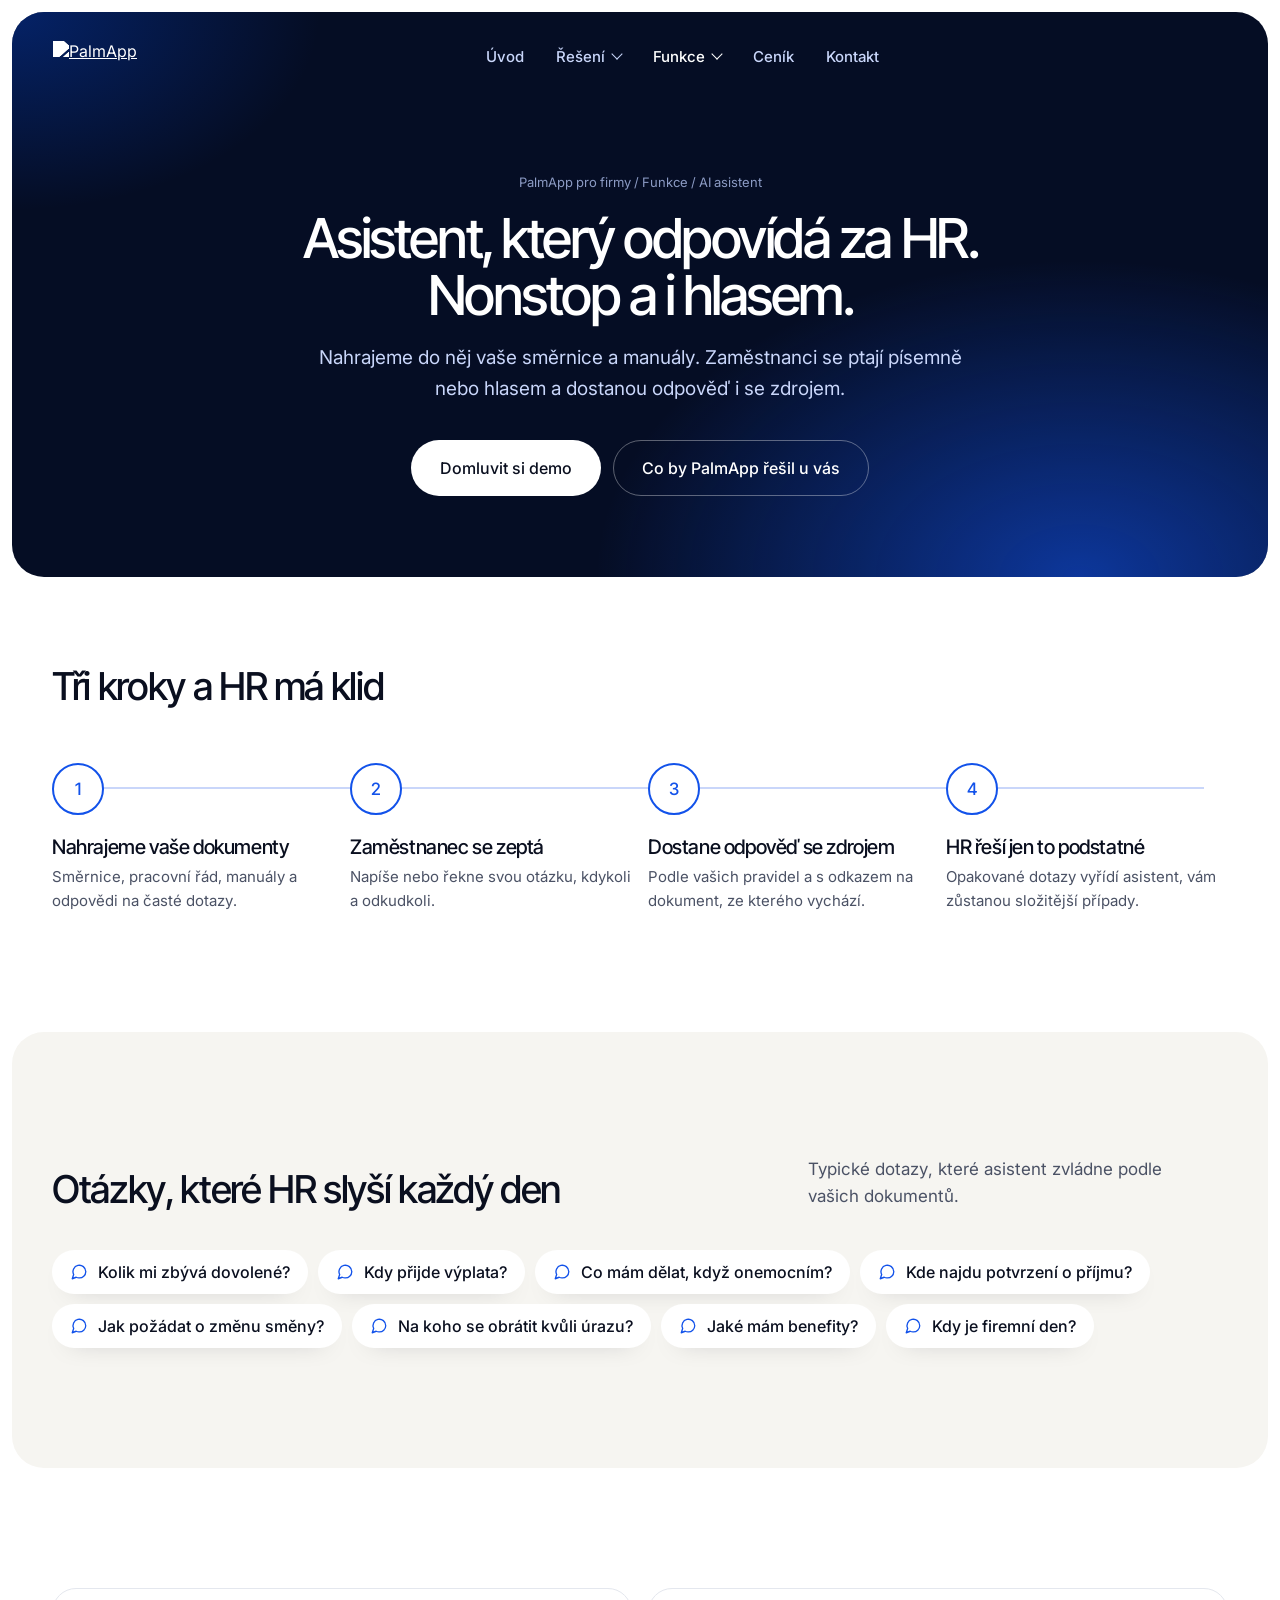
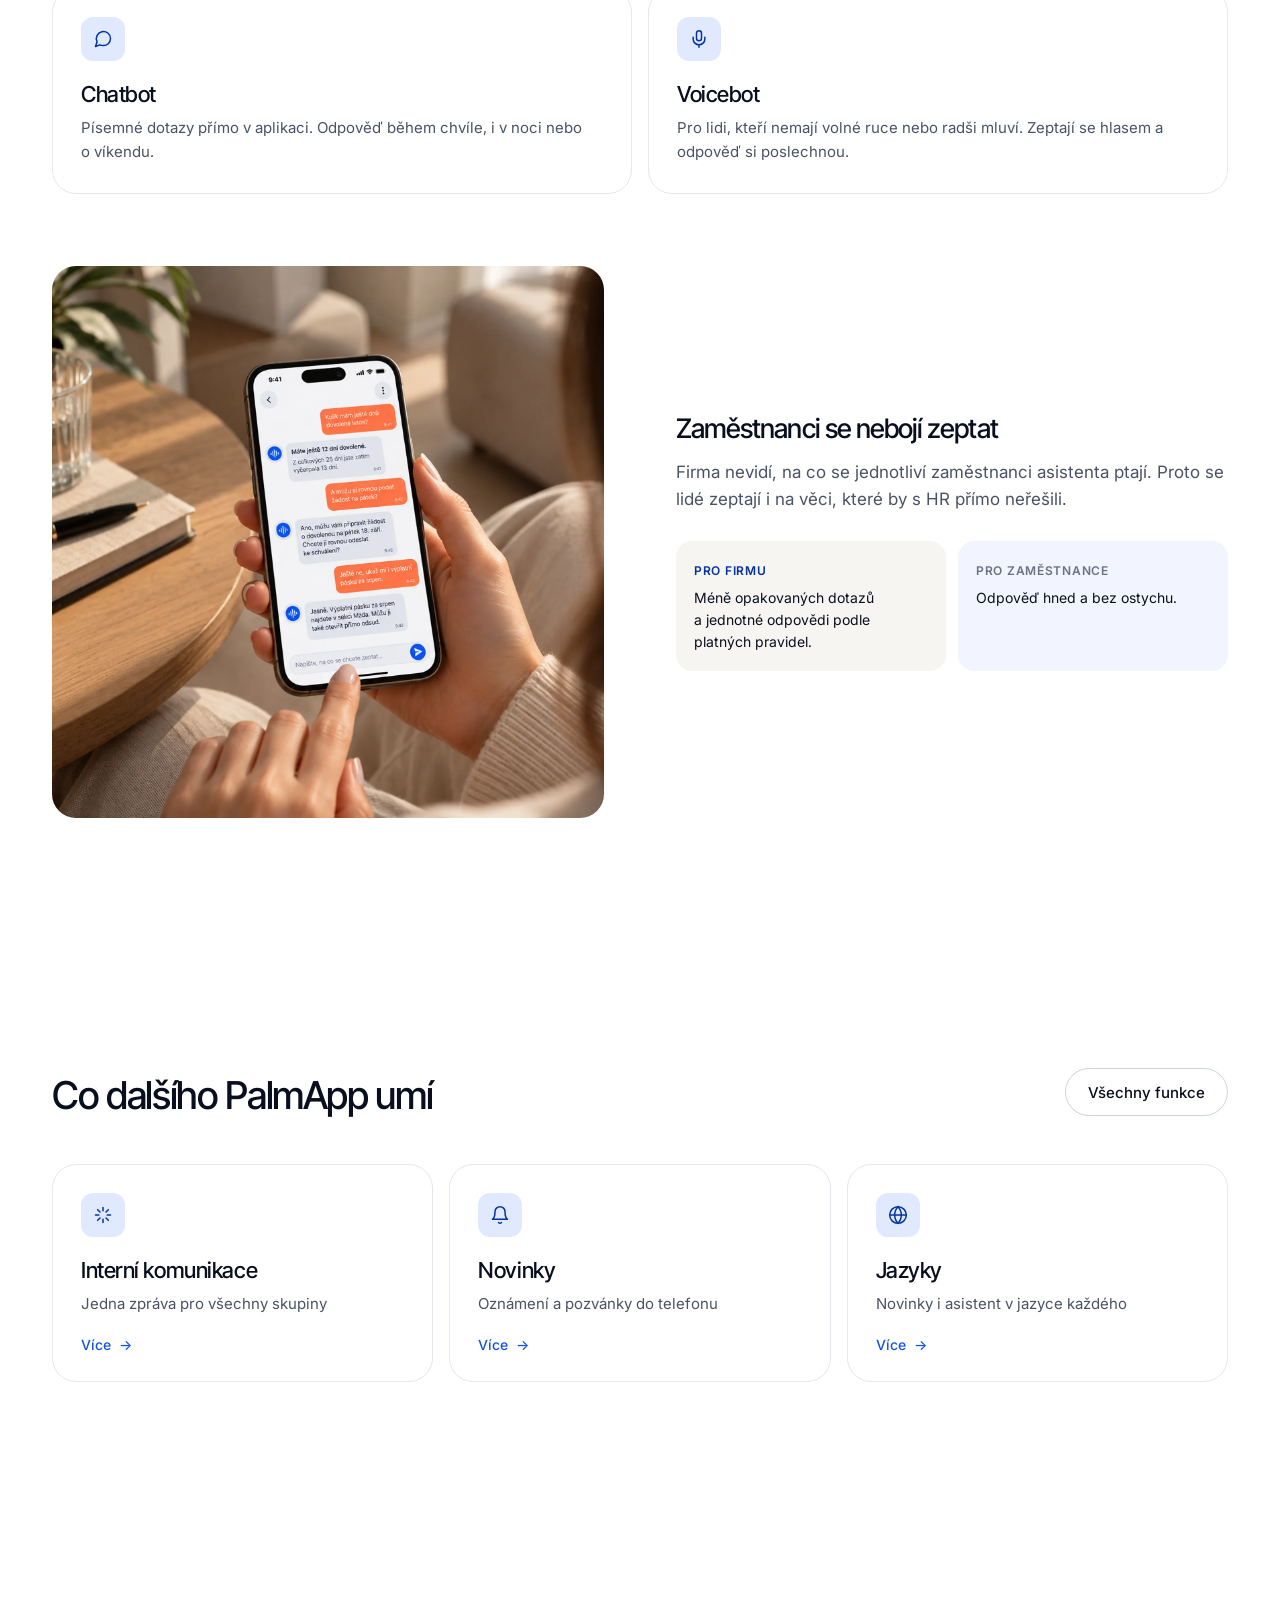
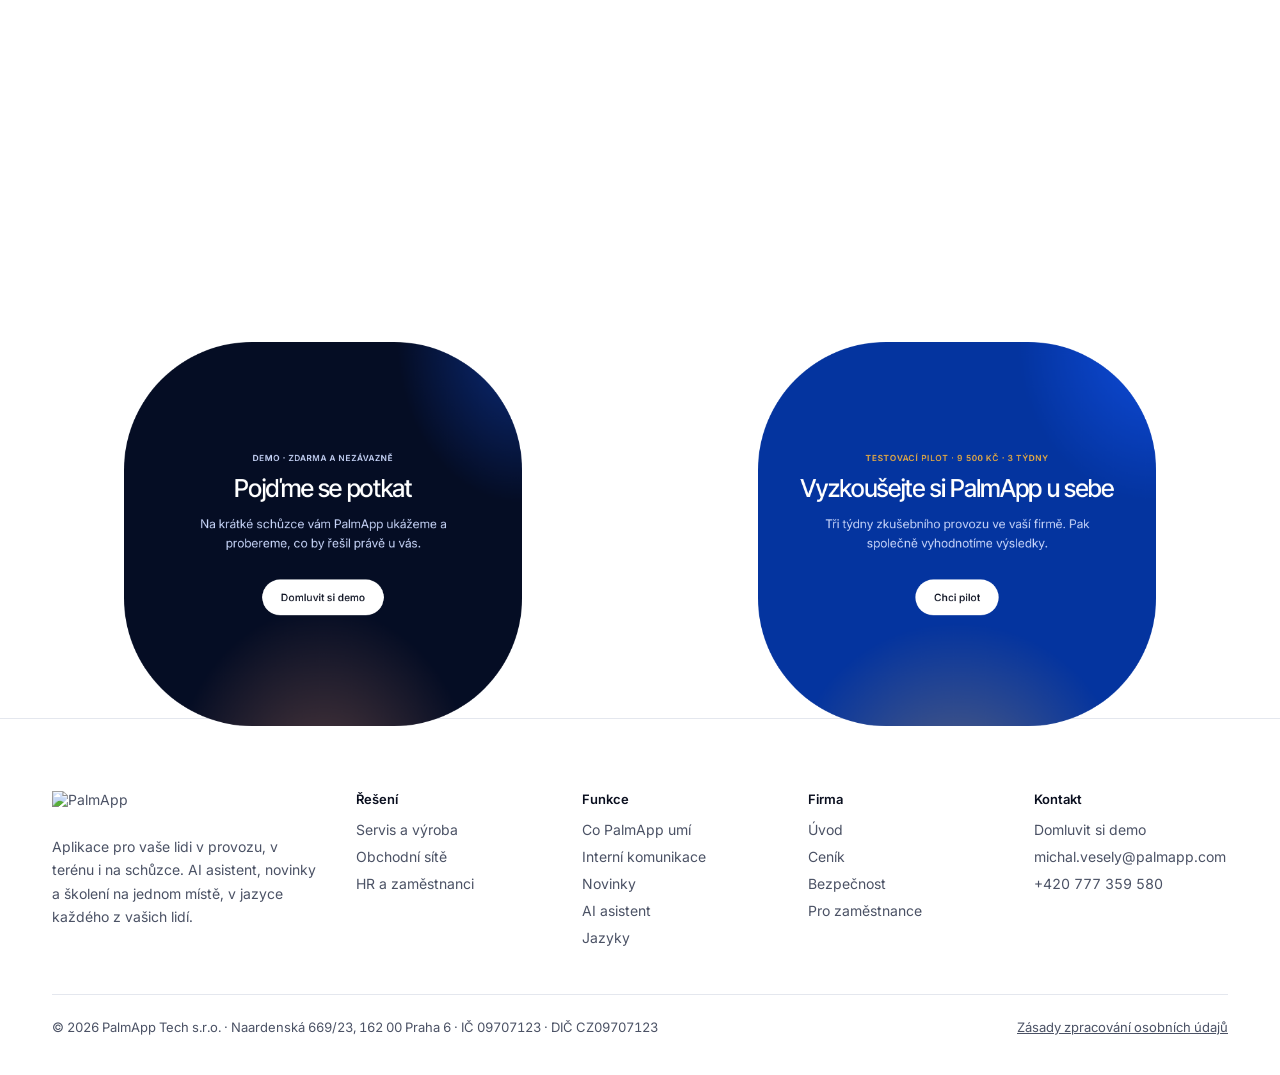
==== commit 4a67aefd: "v3" ====
--- a/ai-asistent.html
+++ b/ai-asistent.html
@@ -24,11 +24,11 @@
     <nav aria-label="Hlavní">
       <ul class="menu">
         <li><a class="m" href="index.html">Úvod</a></li>
-        <li class="has-mega"><a class="m m--dd" href="index.html#reseni" data-mega aria-haspopup="true" aria-expanded="false" aria-controls="mega-reseni">Oborová řešení</a>
-          <div class="mega mega--seg" id="mega-reseni"><a href="hr.html"><span class="ic ic--pink"><svg class="i" viewBox="0 0 24 24" aria-hidden="true"><path d="M16 21v-2a4 4 0 0 0-4-4H6a4 4 0 0 0-4 4v2"/><circle cx="9" cy="7" r="4"/><path d="M22 21v-2a4 4 0 0 0-3-3.87M16 3.13a4 4 0 0 1 0 7.75"/></svg></span><div><b>Pro HR a zaměstnance</b><small>Komunikace, HR asistent a výběr mzdy</small></div></a><a href="servis.html"><span class="ic ic--seg-blue"><svg class="i" viewBox="0 0 24 24" aria-hidden="true"><path d="M14.7 6.3a1 1 0 0 0 0 1.4l1.6 1.6a1 1 0 0 0 1.4 0l3.8-3.8a6 6 0 0 1-7.9 7.9l-6.9 6.9a2.1 2.1 0 0 1-3-3l6.9-6.9a6 6 0 0 1 7.9-7.9z"/></svg></span><div><b>Pro servis a terén</b><small>Postupy a manuály pro techniky při práci</small></div></a><a href="obchodni-site.html"><span class="ic ic--ring"><svg class="i" viewBox="0 0 24 24" aria-hidden="true"><rect x="2" y="7" width="20" height="14" rx="2"/><path d="M16 21V5a2 2 0 0 0-2-2h-4a2 2 0 0 0-2 2v16"/></svg></span><div><b>Pro obchodní sítě</b><small>Produkty a postupy centrály pro celou síť</small></div></a>
+        <li class="has-mega"><a class="m m--dd" href="index.html#reseni" data-mega aria-haspopup="true" aria-expanded="false" aria-controls="mega-reseni">Řešení</a>
+          <div class="mega mega--seg" id="mega-reseni"><a href="servis.html"><span class="ic ic--seg-blue"><svg class="i" viewBox="0 0 24 24" aria-hidden="true"><path d="M14.7 6.3a1 1 0 0 0 0 1.4l1.6 1.6a1 1 0 0 0 1.4 0l3.8-3.8a6 6 0 0 1-7.9 7.9l-6.9 6.9a2.1 2.1 0 0 1-3-3l6.9-6.9a6 6 0 0 1 7.9-7.9z"/></svg></span><div><b>Servis a výroba</b><small>Postupy a manuály pro servis i výrobu</small></div></a><a href="obchodni-site.html"><span class="ic ic--ring"><svg class="i" viewBox="0 0 24 24" aria-hidden="true"><rect x="2" y="7" width="20" height="14" rx="2"/><path d="M16 21V5a2 2 0 0 0-2-2h-4a2 2 0 0 0-2 2v16"/></svg></span><div><b>Obchodní sítě</b><small>Produkty a postupy centrály pro celou síť</small></div></a><a href="hr.html"><span class="ic ic--pink"><svg class="i" viewBox="0 0 24 24" aria-hidden="true"><path d="M16 21v-2a4 4 0 0 0-4-4H6a4 4 0 0 0-4 4v2"/><circle cx="9" cy="7" r="4"/><path d="M22 21v-2a4 4 0 0 0-3-3.87M16 3.13a4 4 0 0 1 0 7.75"/></svg></span><div><b>HR a zaměstnanci</b><small>Komunikace, novinky a HR asistent</small></div></a>
           </div></li>
-        <li class="has-mega"><a class="m m--dd" href="index.html#funkce" data-mega aria-haspopup="true" aria-expanded="false" aria-controls="mega-produkt" aria-current="page">Produkt</a>
-          <div class="mega" id="mega-produkt"><a href="interni-komunikace.html"><span class="ic"><svg class="i" viewBox="0 0 24 24" aria-hidden="true"><path d="M12 3v4M12 17v4M3 12h4M17 12h4M5.6 5.6l2.8 2.8M15.6 15.6l2.8 2.8M5.6 18.4l2.8-2.8M15.6 8.4l2.8-2.8"/></svg></span><div><b>Interní komunikace</b></div></a><a href="novinky.html"><span class="ic"><svg class="i" viewBox="0 0 24 24" aria-hidden="true"><path d="M6 8a6 6 0 0 1 12 0c0 7 3 9 3 9H3s3-2 3-9"/><path d="M10.3 21a1.94 1.94 0 0 0 3.4 0"/></svg></span><div><b>Novinky</b></div></a><a href="ai-asistent.html" aria-current="page"><span class="ic"><svg class="i" viewBox="0 0 24 24" aria-hidden="true"><path d="M21 11.5a8.4 8.4 0 0 1-9 8.4 8.5 8.5 0 0 1-3.8-.9L3 21l1.9-5.7a8.5 8.5 0 1 1 16.1-3.8z"/></svg></span><div><b>AI asistent</b></div></a><a href="vyber-mzdy.html"><span class="ic"><svg class="i" viewBox="0 0 24 24" aria-hidden="true"><rect x="2" y="6" width="20" height="13" rx="2"/><circle cx="12" cy="12.5" r="2.5"/></svg></span><div><b>Výběr mzdy</b></div></a>
+        <li class="has-mega"><a class="m m--dd" href="index.html#funkce" data-mega aria-haspopup="true" aria-expanded="false" aria-controls="mega-produkt" aria-current="page">Funkce</a>
+          <div class="mega" id="mega-produkt"><a href="interni-komunikace.html"><span class="ic"><svg class="i" viewBox="0 0 24 24" aria-hidden="true"><path d="M12 3v4M12 17v4M3 12h4M17 12h4M5.6 5.6l2.8 2.8M15.6 15.6l2.8 2.8M5.6 18.4l2.8-2.8M15.6 8.4l2.8-2.8"/></svg></span><div><b>Interní komunikace</b></div></a><a href="novinky.html"><span class="ic"><svg class="i" viewBox="0 0 24 24" aria-hidden="true"><path d="M6 8a6 6 0 0 1 12 0c0 7 3 9 3 9H3s3-2 3-9"/><path d="M10.3 21a1.94 1.94 0 0 0 3.4 0"/></svg></span><div><b>Novinky</b></div></a><a href="ai-asistent.html" aria-current="page"><span class="ic"><svg class="i" viewBox="0 0 24 24" aria-hidden="true"><path d="M21 11.5a8.4 8.4 0 0 1-9 8.4 8.5 8.5 0 0 1-3.8-.9L3 21l1.9-5.7a8.5 8.5 0 1 1 16.1-3.8z"/></svg></span><div><b>AI asistent</b></div></a>
           </div></li>
         <li><a class="m" href="cenik.html">Ceník</a></li>
         <li><a class="m" href="kontakt.html">Kontakt</a></li>
@@ -42,8 +42,8 @@
 </header>
 <div class="drawer" id="drawer">
   <a href="index.html"><span class="ic"><svg class="i" viewBox="0 0 24 24" aria-hidden="true"><rect x="5" y="2" width="14" height="20" rx="3"/><path d="M11 18h2"/></svg></span>Úvod</a>
-  <h5>Oborová řešení</h5><a href="hr.html"><span class="ic ic--pink"><svg class="i" viewBox="0 0 24 24" aria-hidden="true"><path d="M16 21v-2a4 4 0 0 0-4-4H6a4 4 0 0 0-4 4v2"/><circle cx="9" cy="7" r="4"/><path d="M22 21v-2a4 4 0 0 0-3-3.87M16 3.13a4 4 0 0 1 0 7.75"/></svg></span>Pro HR a zaměstnance</a><a href="servis.html"><span class="ic ic--seg-blue"><svg class="i" viewBox="0 0 24 24" aria-hidden="true"><path d="M14.7 6.3a1 1 0 0 0 0 1.4l1.6 1.6a1 1 0 0 0 1.4 0l3.8-3.8a6 6 0 0 1-7.9 7.9l-6.9 6.9a2.1 2.1 0 0 1-3-3l6.9-6.9a6 6 0 0 1 7.9-7.9z"/></svg></span>Pro servis a terén</a><a href="obchodni-site.html"><span class="ic ic--ring"><svg class="i" viewBox="0 0 24 24" aria-hidden="true"><rect x="2" y="7" width="20" height="14" rx="2"/><path d="M16 21V5a2 2 0 0 0-2-2h-4a2 2 0 0 0-2 2v16"/></svg></span>Pro obchodní sítě</a>
-  <h5>Produkt</h5><a href="interni-komunikace.html"><span class="ic"><svg class="i" viewBox="0 0 24 24" aria-hidden="true"><path d="M12 3v4M12 17v4M3 12h4M17 12h4M5.6 5.6l2.8 2.8M15.6 15.6l2.8 2.8M5.6 18.4l2.8-2.8M15.6 8.4l2.8-2.8"/></svg></span>Interní komunikace</a><a href="novinky.html"><span class="ic"><svg class="i" viewBox="0 0 24 24" aria-hidden="true"><path d="M6 8a6 6 0 0 1 12 0c0 7 3 9 3 9H3s3-2 3-9"/><path d="M10.3 21a1.94 1.94 0 0 0 3.4 0"/></svg></span>Novinky</a><a href="ai-asistent.html"><span class="ic"><svg class="i" viewBox="0 0 24 24" aria-hidden="true"><path d="M21 11.5a8.4 8.4 0 0 1-9 8.4 8.5 8.5 0 0 1-3.8-.9L3 21l1.9-5.7a8.5 8.5 0 1 1 16.1-3.8z"/></svg></span>AI asistent</a><a href="vyber-mzdy.html"><span class="ic"><svg class="i" viewBox="0 0 24 24" aria-hidden="true"><rect x="2" y="6" width="20" height="13" rx="2"/><circle cx="12" cy="12.5" r="2.5"/></svg></span>Výběr mzdy</a>
+  <h5>Řešení</h5><a href="servis.html"><span class="ic ic--seg-blue"><svg class="i" viewBox="0 0 24 24" aria-hidden="true"><path d="M14.7 6.3a1 1 0 0 0 0 1.4l1.6 1.6a1 1 0 0 0 1.4 0l3.8-3.8a6 6 0 0 1-7.9 7.9l-6.9 6.9a2.1 2.1 0 0 1-3-3l6.9-6.9a6 6 0 0 1 7.9-7.9z"/></svg></span>Servis a výroba</a><a href="obchodni-site.html"><span class="ic ic--ring"><svg class="i" viewBox="0 0 24 24" aria-hidden="true"><rect x="2" y="7" width="20" height="14" rx="2"/><path d="M16 21V5a2 2 0 0 0-2-2h-4a2 2 0 0 0-2 2v16"/></svg></span>Obchodní sítě</a><a href="hr.html"><span class="ic ic--pink"><svg class="i" viewBox="0 0 24 24" aria-hidden="true"><path d="M16 21v-2a4 4 0 0 0-4-4H6a4 4 0 0 0-4 4v2"/><circle cx="9" cy="7" r="4"/><path d="M22 21v-2a4 4 0 0 0-3-3.87M16 3.13a4 4 0 0 1 0 7.75"/></svg></span>HR a zaměstnanci</a>
+  <h5>Funkce</h5><a href="interni-komunikace.html"><span class="ic"><svg class="i" viewBox="0 0 24 24" aria-hidden="true"><path d="M12 3v4M12 17v4M3 12h4M17 12h4M5.6 5.6l2.8 2.8M15.6 15.6l2.8 2.8M5.6 18.4l2.8-2.8M15.6 8.4l2.8-2.8"/></svg></span>Interní komunikace</a><a href="novinky.html"><span class="ic"><svg class="i" viewBox="0 0 24 24" aria-hidden="true"><path d="M6 8a6 6 0 0 1 12 0c0 7 3 9 3 9H3s3-2 3-9"/><path d="M10.3 21a1.94 1.94 0 0 0 3.4 0"/></svg></span>Novinky</a><a href="ai-asistent.html"><span class="ic"><svg class="i" viewBox="0 0 24 24" aria-hidden="true"><path d="M21 11.5a8.4 8.4 0 0 1-9 8.4 8.5 8.5 0 0 1-3.8-.9L3 21l1.9-5.7a8.5 8.5 0 1 1 16.1-3.8z"/></svg></span>AI asistent</a>
   <h5>Další</h5>
   <a href="cenik.html"><span class="ic"><svg class="i" viewBox="0 0 24 24" aria-hidden="true"><path d="M4 21v-7M4 10V3M12 21v-9M12 8V3M20 21v-5M20 12V3M1 14h6M9 8h6M17 16h6"/></svg></span>Ceník</a>
   <a href="kontakt.html"><span class="ic"><svg class="i" viewBox="0 0 24 24" aria-hidden="true"><rect x="2" y="4" width="20" height="16" rx="2"/><path d="m22 6-10 7L2 6"/></svg></span>Kontakt</a>
@@ -54,9 +54,9 @@
 <div class="dark phead">
   <div class="glow" aria-hidden="true"></div>
   <div class="wrap">
-    <div class="crumbs"><a href="index.html">PalmApp pro firmy</a> / <a href="index.html#funkce">Produkt</a> / AI asistent</div>
+    <div class="crumbs"><a href="index.html">PalmApp pro firmy</a> / <a href="index.html#funkce">Funkce</a> / AI asistent</div>
     <h1 class="h1" style="margin-top:16px;max-width:940px">Asistent, který odpovídá za HR.<br class="br-d"> Nonstop a i hlasem.</h1>
-    <p class="lead">Nahrajeme do něj vaše směrnice, pracovní řád a manuály. Zaměstnanci se ptají písemně nebo hlasem a dostanou odpověď podle vašich dokumentů, i se zdrojem.</p>
+    <p class="lead">Nahrajeme do něj vaše směrnice a manuály. Zaměstnanci se ptají písemně nebo hlasem a dostanou odpověď i se zdrojem.</p>
     <div class="hero-ctas" style="justify-content:flex-start"><a class="btn btn--primary btn--lg" href="kontakt.html">Domluvit si demo</a><a class="btn btn--line btn--lg" href="cenik.html">Co by PalmApp řešil u vás</a></div>
   </div>
 </div>
@@ -101,7 +101,7 @@
 <section class="section">
   <div class="wrap">
     <div class="head" data-reveal><div><h2 class="h2">Co dalšího PalmApp umí</h2></div><a class="btn btn--line" href="index.html#funkce">Všechny funkce</a></div>
-    <div class="grid-3" style="margin-top:48px"><a class="card card-link" href="interni-komunikace.html" data-reveal style="--d:0ms"><span class="ic"><svg class="i" viewBox="0 0 24 24" aria-hidden="true"><path d="M12 3v4M12 17v4M3 12h4M17 12h4M5.6 5.6l2.8 2.8M15.6 15.6l2.8 2.8M5.6 18.4l2.8-2.8M15.6 8.4l2.8-2.8"/></svg></span><div class="h4">Interní komunikace</div><p class="p">Jedna zpráva pro všechny skupiny</p><span class="link-arrow">Více</span></a><a class="card card-link" href="novinky.html" data-reveal style="--d:90ms"><span class="ic"><svg class="i" viewBox="0 0 24 24" aria-hidden="true"><path d="M6 8a6 6 0 0 1 12 0c0 7 3 9 3 9H3s3-2 3-9"/><path d="M10.3 21a1.94 1.94 0 0 0 3.4 0"/></svg></span><div class="h4">Novinky</div><p class="p">Oznámení a pozvánky do telefonu</p><span class="link-arrow">Více</span></a><a class="card card-link" href="vyber-mzdy.html" data-reveal style="--d:180ms"><span class="ic ic--gold"><svg class="i" viewBox="0 0 24 24" aria-hidden="true"><rect x="2" y="6" width="20" height="13" rx="2"/><circle cx="12" cy="12.5" r="2.5"/></svg></span><div class="h4">Výběr mzdy</div><p class="p">Benefit za 0 Kč měsíčně</p><span class="link-arrow">Více</span></a></div>
+    <div class="grid-3" style="margin-top:48px"><a class="card card-link" href="interni-komunikace.html" data-reveal style="--d:0ms"><span class="ic"><svg class="i" viewBox="0 0 24 24" aria-hidden="true"><path d="M12 3v4M12 17v4M3 12h4M17 12h4M5.6 5.6l2.8 2.8M15.6 15.6l2.8 2.8M5.6 18.4l2.8-2.8M15.6 8.4l2.8-2.8"/></svg></span><div class="h4">Interní komunikace</div><p class="p">Jedna zpráva pro všechny skupiny</p><span class="link-arrow">Více</span></a><a class="card card-link" href="novinky.html" data-reveal style="--d:90ms"><span class="ic"><svg class="i" viewBox="0 0 24 24" aria-hidden="true"><path d="M6 8a6 6 0 0 1 12 0c0 7 3 9 3 9H3s3-2 3-9"/><path d="M10.3 21a1.94 1.94 0 0 0 3.4 0"/></svg></span><div class="h4">Novinky</div><p class="p">Oznámení a pozvánky do telefonu</p><span class="link-arrow">Více</span></a><a class="card card-link" href="cenik.html#kalkulacka" data-reveal style="--d:180ms"><span class="ic"><svg class="i" viewBox="0 0 24 24" aria-hidden="true"><circle cx="12" cy="12" r="10"/><path d="M12 2a14.5 14.5 0 0 0 0 20 14.5 14.5 0 0 0 0-20"/><path d="M2 12h20"/></svg></span><div class="h4">Jazyky</div><p class="p">Novinky i asistent v jazyce každého</p><span class="link-arrow">Více</span></a></div>
   </div>
 </section>
 <section class="inset inset--full fbig-sec" id="zacit" style="margin-top:var(--pad)">
@@ -118,7 +118,7 @@
       <div class="cta cta--full fbig-card fbig-card--pilot" data-curtain>
         <span class="fbig-k" data-reveal>Testovací pilot · 9 500 Kč · 3 týdny</span>
         <h2 class="h2" data-reveal style="--d:80ms">Vyzkoušejte si PalmApp u sebe</h2>
-        <p class="lead" data-reveal style="--d:140ms">Zkušební verze přímo ve vaší firmě, s vašimi lidmi a podklady. Po třech týdnech společně vyhodnotíme výsledky.</p>
+        <p class="lead" data-reveal style="--d:140ms">Tři týdny zkušebního provozu ve vaší firmě. Pak společně vyhodnotíme výsledky.</p>
         <div class="btns" data-reveal style="--d:220ms"><a class="btn btn--white btn--lg" href="kontakt.html?zajem=pilot">Chci pilot</a></div>
       </div>
     </div>
@@ -130,8 +130,8 @@
 <footer>
   <div class="wrap">
     <div class="foot-grid">
-      <div><img src="https://www.palmapp.com/logo.png" alt="PalmApp" style="height:28px;width:auto"><p class="p" style="margin-top:16px;max-width:320px;font-size:14px">Aplikace pro vaše lidi v provozu, v terénu i na schůzce. AI asistent, novinky, školení a výběr mzdy na jednom místě.</p></div>
-      <div><h4>Oborová řešení</h4><ul><li><a href="hr.html">Pro HR a zaměstnance</a></li><li><a href="servis.html">Pro servis a terén</a></li><li><a href="obchodni-site.html">Pro obchodní sítě</a></li></ul></div><div><h4>Produkt</h4><ul><li><a href="index.html#funkce">Co PalmApp umí</a></li><li><a href="interni-komunikace.html">Interní komunikace</a></li><li><a href="novinky.html">Novinky</a></li><li><a href="ai-asistent.html">AI asistent</a></li><li><a href="vyber-mzdy.html">Výběr mzdy</a></li></ul></div>
+      <div><img src="https://www.palmapp.com/logo.png" alt="PalmApp" style="height:28px;width:auto"><p class="p" style="margin-top:16px;max-width:320px;font-size:14px">Aplikace pro vaše lidi v provozu, v terénu i na schůzce. AI asistent, novinky a školení na jednom místě, v jazyce každého z vašich lidí.</p></div>
+      <div><h4>Řešení</h4><ul><li><a href="servis.html">Servis a výroba</a></li><li><a href="obchodni-site.html">Obchodní sítě</a></li><li><a href="hr.html">HR a zaměstnanci</a></li></ul></div><div><h4>Funkce</h4><ul><li><a href="index.html#funkce">Co PalmApp umí</a></li><li><a href="interni-komunikace.html">Interní komunikace</a></li><li><a href="novinky.html">Novinky</a></li><li><a href="ai-asistent.html">AI asistent</a></li><li><a href="cenik.html#kalkulacka">Jazyky</a></li></ul></div>
       <div><h4>Firma</h4><ul><li><a href="index.html">Úvod</a></li><li><a href="cenik.html">Ceník</a></li><li><a href="index.html#bezpecnost">Bezpečnost</a></li><li><a href="zamestnanec.html">Pro zaměstnance</a></li></ul></div>
       <div><h4>Kontakt</h4><ul><li><a href="kontakt.html">Domluvit si demo</a></li><li><a href="mailto:michal.vesely@palmapp.com">michal.vesely@palmapp.com</a></li><li><a href="tel:+420777359580">+420 777 359 580</a></li></ul></div>
     </div>
--- a/assets/firma.css
+++ b/assets/firma.css
@@ -1334,14 +1334,14 @@
 .mega--seg>a .ic .i{width:24px;height:24px}
 .mega--seg>a b{font-family:"Inter Tight",Inter,sans-serif;font-size:19px;font-weight:500;letter-spacing:-.02em}
 .mega--seg>a small{font-size:14px;margin-top:4px}
-.mega--seg>a:nth-of-type(1):hover,.mega--seg>a:nth-of-type(1)[aria-current="page"]{background:var(--pink-bg)}
-.mega--seg>a:nth-of-type(2):hover,.mega--seg>a:nth-of-type(2)[aria-current="page"]{background:var(--sky-3)}
-.mega--seg>a:nth-of-type(3):hover,.mega--seg>a:nth-of-type(3)[aria-current="page"]{background:var(--sand)}
+.mega--seg>a[href="hr.html"]:hover,.mega--seg>a[href="hr.html"][aria-current="page"]{background:var(--pink-bg)}
+.mega--seg>a[href="servis.html"]:hover,.mega--seg>a[href="servis.html"][aria-current="page"]{background:var(--sky-3)}
+.mega--seg>a[href="obchodni-site.html"]:hover,.mega--seg>a[href="obchodni-site.html"][aria-current="page"]{background:#F1F2F5}
 
 /* oborové stránky v barvě oboru: hero a závěrečná výzva */
 .seg-pink{--seg-grad:linear-gradient(155deg,#F07CA8 0%,#C93A74 42%,#6B1540 100%)}
 .seg-blue{--seg-grad:linear-gradient(155deg,#5A8BFF 0%,#1252EA 38%,#04349F 70%,#050D24 100%)}
-.seg-white{--seg-grad:linear-gradient(155deg,#A3A8B5 0%,#5B6173 42%,#151A28 100%)}
+.seg-white{--seg-grad:linear-gradient(155deg,#7C8294 0%,#666C7F 40%,#4A5062 100%)}
 .seg-page .phead.dark,.seg-page .cta{background:var(--seg-grad)}
 .seg-page .phead .glow,.seg-page .cta::before{display:none}
 .seg-page .phead .lead,.seg-page .cta .lead{color:rgba(255,255,255,.88)}
@@ -1876,3 +1876,190 @@
 .fstage-phone{--bz:clamp(5px,.55vw,8px);padding:var(--bz);container-type:inline-size;border-radius:15.7%/7.45%}
 .fstage-screen{border-radius:calc(15.7cqw - var(--bz))}
 .fstage-phone .fstage-screen{display:block;height:100%;border-radius:calc(15.7cqw - var(--bz));background:#fff}
+
+/* ======================================================
+   v23 – jazyky, breaker banner, odznaky V ceně / Volitelné,
+   kalkulačka s jezdcem a dvěma sloupci (měsíčně / ročně)
+   ====================================================== */
+/* odznaky */
+.fbadge{display:inline-flex;align-items:center;gap:6px;min-height:26px;padding:0 11px;border-radius:999px;font-size:12px;font-weight:600;letter-spacing:.02em;white-space:nowrap}
+.fbadge::before{content:"";width:6px;height:6px;border-radius:999px;background:currentColor}
+.fbadge--inc{background:var(--green-bg);color:var(--green)}
+.fbadge--opt{background:var(--gold-bg);color:var(--gold-ink)}
+.fs-eyrow{display:flex;flex-wrap:wrap;align-items:center;gap:12px}
+
+/* jazyky */
+.lang{display:grid;grid-template-columns:minmax(0,1fr) minmax(0,1fr);gap:64px;align-items:center}
+.lang-row{display:flex;flex-wrap:wrap;align-items:center;gap:12px;margin-top:28px}
+.lang-row+.lang-row{margin-top:16px}
+.lang-chips{list-style:none;margin:0;padding:0;display:flex;flex-wrap:wrap;gap:8px}
+.lang-chips li{border:1px solid var(--line);border-radius:999px;padding:8px 14px;font-size:15px;font-weight:500;background:#fff}
+.lang-more{margin:0;font-size:15px;line-height:1.5;color:var(--muted)}
+.lang-more b{color:var(--ink);font-weight:600}
+.lang-viz{position:relative;border-radius:var(--r-xl);background:radial-gradient(80% 90% at 70% 100%,#DCE6FF 0%,#EEF2FB 60%,#F3F5FB 100%);padding:40px;display:flex;flex-direction:column;gap:10px;min-height:440px;justify-content:center}
+.lang-src{align-self:flex-start;background:var(--ink);color:#fff;border-radius:16px 16px 16px 4px;padding:12px 16px;font-size:14px;line-height:1.45;max-width:85%;margin-bottom:8px}
+.lang-src small{display:block;font-size:11px;letter-spacing:.08em;text-transform:uppercase;color:var(--sky-2);margin-bottom:2px}
+.lang-msg{display:flex;align-items:flex-start;gap:12px;background:#fff;border-radius:16px;padding:12px 14px;box-shadow:0 12px 30px -22px rgba(4,52,159,.45);font-size:14px;line-height:1.45}
+.lang-msg p{margin:0;flex:1}
+.lang-msg em{font-style:normal;font-size:12px;font-weight:600;color:var(--gold-ink);background:var(--gold-bg);border-radius:999px;padding:2px 8px;white-space:nowrap}
+.lc{flex:none;display:inline-flex;align-items:center;justify-content:center;width:34px;height:24px;border-radius:8px;background:var(--sky);color:var(--navy);font-size:11px;font-weight:700;letter-spacing:.04em}
+.lang-msg--opt .lc{background:var(--gold-bg);color:var(--gold-ink)}
+.lang-viz.in .mu-pop{animation:popin .6s var(--ease) .4s forwards}
+.lang-viz.in .mu-pop2{animation:popin .6s var(--ease) .7s forwards}
+.lang-viz.in .mu-pop3{animation:popin .6s var(--ease) 1s forwards}
+.fv-langs .lang-msg{font-size:13px;padding:10px 12px}
+@media (max-width:900px){.lang{grid-template-columns:minmax(0,1fr);gap:40px}.lang-viz{min-height:0;padding:28px 20px}}
+@media (prefers-reduced-motion:reduce){.lang-viz .mu-pop,.lang-viz .mu-pop2,.lang-viz .mu-pop3{opacity:1;transform:none;animation:none}}
+
+/* breaker banner: cena za den */
+.brk{min-height:86vh;display:flex;align-items:center;justify-content:center;text-align:center;padding:120px 32px;background:linear-gradient(160deg,#050D24 0%,#04349F 62%,#1252EA 100%)}
+.brk .glow{background:radial-gradient(55% 60% at 50% 110%,rgba(18,82,234,.9) 0%,rgba(18,82,234,0) 70%),radial-gradient(40% 45% at 0% 0%,rgba(5,13,36,.8) 0%,rgba(5,13,36,0) 70%)}
+.brk .gridlines{position:absolute;inset:0;pointer-events:none;background-image:linear-gradient(rgba(255,255,255,.07) 1px,transparent 1px),linear-gradient(90deg,rgba(255,255,255,.07) 1px,transparent 1px);background-size:72px 72px;-webkit-mask-image:radial-gradient(60% 60% at 50% 50%,#000 10%,transparent 75%);mask-image:radial-gradient(60% 60% at 50% 50%,#000 10%,transparent 75%)}
+.brk-in{position:relative;max-width:980px;display:flex;flex-direction:column;align-items:center}
+.brk-k{margin:0;font-size:15px;font-weight:600;letter-spacing:.1em;text-transform:uppercase;color:var(--sky-2)}
+.brk-n{display:flex;align-items:flex-start;justify-content:center;gap:clamp(8px,1.4vw,20px);margin-top:28px;font-family:"Inter Tight",Inter,sans-serif;color:#fff;line-height:.85}
+.brk-n b{font-weight:500;font-size:clamp(120px,22vw,300px);letter-spacing:-.06em}
+.brk-od{font-size:clamp(22px,2.6vw,36px);font-weight:500;color:var(--sky-2);margin-top:.6em}
+.brk-u{text-align:left;font-size:clamp(28px,4vw,56px);font-weight:500;letter-spacing:-.03em;line-height:1.02;margin-top:.35em}
+.brk-d{margin:36px 0 0;max-width:620px;font-size:20px;line-height:1.55;color:var(--sky-2)}
+.brk .btn{margin-top:32px}
+.brk-foot{margin:20px 0 0;font-size:13px;color:rgba(201,214,250,.7)}
+@media (max-width:640px){.brk{min-height:0;padding:88px 20px}.brk-d{font-size:17px}}
+
+/* kalkulačka: jezdec */
+.pc-range{margin-top:20px}
+.pc-range-v{display:flex;align-items:baseline;gap:10px}
+.pc-range-v output{font:500 clamp(36px,4vw,48px)/1 "Inter Tight",Inter,sans-serif;letter-spacing:-.04em}
+.pc-range-v span{font-size:16px;color:var(--muted)}
+.pc-range input[type=range]{height:36px;margin-top:14px}
+.pc-range input[type=range]::-webkit-slider-runnable-track{height:8px}
+.pc-range input[type=range]::-moz-range-track{height:8px}
+.pc-range input[type=range]::-moz-range-progress{height:8px}
+.pc-range input[type=range]::-webkit-slider-thumb{width:28px;height:28px;margin-top:-10px;border-width:3px}
+.pc-range input[type=range]::-moz-range-thumb{width:24px;height:24px;border-width:3px}
+.pc-ticks{position:relative;height:20px;margin:4px 14px 0}
+.pc-ticks span{position:absolute;top:0;transform:translateX(-50%);font-size:12px;color:var(--muted-2);white-space:nowrap}
+.pc-ticks span:first-child{transform:none}
+.pc-ticks span:last-child{transform:translateX(-100%)}
+/* kalkulačka: o co máte zájem */
+.opts--need{display:grid;grid-template-columns:repeat(auto-fill,minmax(220px,1fr))}
+.opt--2l{display:flex;flex-direction:column;gap:3px;padding:12px 14px}
+.opt--2l b{font-weight:600;font-size:15px}
+.opt--2l small{font-size:13px;line-height:1.4;color:var(--muted)}
+/* kalkulačka: výsledek ve dvou sloupcích */
+.pc-cols{display:grid;grid-template-columns:1fr 1fr;gap:10px}
+.pc-col{display:flex;flex-direction:column;gap:6px;padding:18px;border-radius:16px;border:1px solid var(--line);background:#fff;min-width:0}
+.pc-col--y{background:var(--sky-3);border-color:var(--sky-2)}
+.pc-col-k{font-size:13px;font-weight:600;color:var(--muted)}
+.pc-col-k em{font-style:normal;color:var(--green);margin-left:4px}
+.pc-col b{font:500 clamp(24px,2.3vw,32px)/1.05 "Inter Tight",Inter,sans-serif;letter-spacing:-.03em;color:var(--ink);overflow-wrap:anywhere}
+.pc-col small{font-size:12.5px;line-height:1.45;color:var(--muted)}
+.pc-impl span small{display:block;font-size:12px;color:var(--muted-2);margin-top:2px}
+.pc-free{color:var(--green)}
+.pc-empty,.pc-indiv{padding:22px;border-radius:16px;background:var(--sand)}
+.pc-empty b,.pc-indiv b{display:block;font:500 28px/1.1 "Inter Tight",Inter,sans-serif;letter-spacing:-.03em;margin-top:6px}
+.pc-empty p,.pc-indiv p{margin:10px 0 0;font-size:14px;line-height:1.55;color:var(--muted)}
+.pc-empty b{margin-top:0}
+@media (max-width:560px){.pc-cols{grid-template-columns:1fr}}
+/* ceník: tabulky ve dvou sloupcích */
+#jak-se-pocita .pgrid{grid-template-columns:minmax(0,1.45fr) minmax(0,1fr)}
+.ptab--2c td b,.ptab--once td b{display:block;font-weight:600}
+.ptab--2c td small,.ptab--once td small{display:block;font-size:12px;color:var(--muted-2);margin-top:2px;white-space:nowrap}
+.ptab--2c th em{font-style:normal;color:var(--green)}
+.ptab--hr td:nth-child(2){white-space:normal;text-align:left;color:var(--muted);font-size:14px}
+.ptab--hr th:nth-child(2){text-align:left}
+.ptab--once td:last-child{text-align:right}
+.incl{display:grid;grid-template-columns:1fr 1fr;gap:16px;margin-top:32px}
+.incl-col{background:#fff;border:1px solid var(--line);border-radius:var(--r-l);padding:24px}
+.incl-col ul{margin:14px 0 0;padding:0 0 0 18px;display:grid;gap:8px;font-size:15px;line-height:1.5;color:var(--ink)}
+@media (max-width:900px){#jak-se-pocita .pgrid{grid-template-columns:minmax(0,1fr)}.incl{grid-template-columns:1fr}}
+/* logo Vodárna Plzeň v pásu klientů */
+.marquee img[src*="logo-vodarna"]{height:28px}
+.ptab--once td{white-space:normal !important;vertical-align:top}
+.ptab--once td:last-child{width:46%}
+.ptab--once td small{white-space:normal}
+.pc-impl+.pc-impl{margin-top:10px}
+@media (max-width:560px){.pc-ticks span:nth-child(4){display:none}.pc-sub{display:block;margin:4px 0 0}.cfg-step h3{flex-wrap:wrap}}
+
+/* ======================================================
+   v24
+   ====================================================== */
+/* typografie: žádné osamocené slovo na posledním řádku */
+.h1,.h2,.h3,.h4,h1,h2,h3,h4,.fcard-t{text-wrap:balance}
+p,.lead,.p,li,small{text-wrap:pretty}
+/* Proč firmy PalmApp nasazují: horní odsazení za bannerem */
+.dband-sec+.section--sand{padding-top:var(--pad)}
+/* obchodní sítě: jemně šedá ikona místo obrysu */
+.ic--ring{background:#ECEEF2;box-shadow:none;color:var(--ink)}
+/* Co PalmApp umí: jeden nadpis jako u malých karet, šipka místo odkazu */
+.fcard{position:relative}
+.fcard-head{display:flex;align-items:flex-start;gap:16px;padding:32px 32px 0}
+.fcard-head .ic{width:48px;height:48px;border-radius:14px;background:#fff;color:var(--navy)}
+.fcard-tt{flex:1;min-width:0;padding-right:56px}
+.fcard-t{margin:0;font:500 24px/1.2 "Inter Tight",Inter,sans-serif;letter-spacing:-.02em;color:var(--ink)}
+.fcard-tt .p{margin-top:6px;max-width:440px;font-size:16px;line-height:1.5}
+.fcard-arr{position:absolute;right:28px;top:28px;width:44px;height:44px;border-radius:999px;background:#fff;color:var(--ink);display:flex;align-items:center;justify-content:center;transition:background-color .3s ease,color .3s ease,transform .4s var(--ease)}
+.fcard-arr .i{width:20px;height:20px}
+.fcard:hover .fcard-arr,.fcard:focus-visible .fcard-arr{background:var(--ink);color:#fff;transform:translate(2px,-2px)}
+@media (max-width:560px){.fcard-head{padding:24px 20px 0;gap:12px}.fcard-tt{padding-right:44px}.fcard-arr{right:16px;top:20px;width:38px;height:38px}}
+/* Další funkce: body bez odrážek, šedý text */
+.fs-step .bul{gap:6px;color:var(--muted);font-size:16px}
+.fs-step .bul .i{display:none}
+.fs-step .bul li{gap:0}
+/* vlajky */
+.flag{display:inline-block;width:20px;height:15px;border-radius:3px;box-shadow:0 0 0 1px rgba(10,15,31,.12);object-fit:cover;vertical-align:-2px;flex:none}
+.flags{display:inline-flex;flex-wrap:wrap;align-items:center;gap:6px;vertical-align:middle}
+.lc--flag{background:none;width:auto;height:auto;border-radius:0}
+.lc--flag .flag{width:24px;height:18px}
+/* ukázka zpráv: jen výběr hotových textů */
+.demo-in span.l{display:block;font-size:13px;font-weight:600;color:var(--muted);margin-bottom:10px}
+.demo-src{min-height:0;resize:none;margin-top:12px;white-space:pre-line}
+/* kalkulačka: co je vždy v ceně */
+.pc-incl{list-style:none;margin:16px 0 0;padding:0;display:grid;grid-template-columns:repeat(auto-fill,minmax(220px,1fr));gap:8px}
+.pc-incl li{display:flex;gap:10px;align-items:flex-start;padding:12px 14px;border-radius:12px;background:var(--sky-3);box-shadow:inset 0 0 0 1px var(--sky-2)}
+.pc-incl .i{width:18px;height:18px;color:var(--blue);flex:none;margin-top:2px}
+.pc-incl b{display:block;font-size:15px;font-weight:600}
+.pc-incl small{display:block;margin-top:3px;font-size:13px;line-height:1.4;color:var(--muted)}
+.pc-incl .flags{margin-top:4px}
+/* kalkulačka: za příplatek */
+.pc-xh{display:flex;flex-wrap:wrap;align-items:baseline;gap:4px 12px;margin-top:16px}
+.pc-xh b{font-size:15px;font-weight:600}
+.pc-xh span{font-size:14px;color:var(--muted)}
+.pc-xh--sep{margin-top:22px;padding-top:18px;border-top:1px solid var(--line)}
+.opts--lang{margin-top:12px}
+.opt--lang{display:inline-flex;align-items:center;gap:8px;min-height:40px;padding:8px 12px}
+.pc-hint{margin:10px 0 0}
+/* kalkulačka: dvě ceny */
+.pc-cols{gap:12px}
+.pc-col{position:relative;justify-content:space-between;gap:10px}
+.pc-col--y{background:#FFF8E6;border-color:#F2D48F}
+.pc-disc{display:inline-flex;align-items:center;justify-content:center;background:var(--gold);color:var(--ink);font-weight:700;font-size:13px;letter-spacing:.01em;border-radius:999px;padding:4px 10px;white-space:nowrap;line-height:1.1}
+.pc-col .pc-disc{position:absolute;top:-12px;right:14px;box-shadow:0 6px 14px -8px rgba(122,84,16,.6)}
+.ptab th .pc-disc{margin-left:6px;font-size:12px;padding:3px 8px}
+.pc-impl b .flags{gap:5px}
+/* otazník s nápovědou */
+.tip{position:relative;display:inline-flex;margin-left:6px;vertical-align:-3px}
+.tip-btn{width:18px;height:18px;padding:0;border-radius:999px;border:1px solid #C3C8D4;background:#fff;color:var(--muted);font:600 11px/1 Inter,system-ui,sans-serif;cursor:help;display:inline-flex;align-items:center;justify-content:center}
+.tip-btn:hover,.tip-btn:focus-visible{border-color:var(--ink);color:var(--ink)}
+.tip-txt{position:absolute;left:50%;bottom:calc(100% + 10px);width:240px;transform:translate(-50%,4px);background:var(--ink);color:#fff;font-size:13px;font-weight:400;line-height:1.45;text-align:left;white-space:normal;padding:10px 12px;border-radius:10px;opacity:0;pointer-events:none;transition:opacity .2s ease,transform .2s ease;z-index:30}
+.tip-txt::after{content:"";position:absolute;left:50%;top:100%;margin-left:-6px;border:6px solid transparent;border-top-color:var(--ink)}
+.tip:hover .tip-txt,.tip-btn:focus-visible+.tip-txt{opacity:1;transform:translate(-50%,0)}
+.ptab-wrap--tip,.ptab-wrap--tip .ptab{overflow:visible}
+@media (max-width:560px){.tip-txt{left:auto;right:-60px;transform:translateY(4px)}.tip:hover .tip-txt,.tip-btn:focus-visible+.tip-txt{transform:none}.tip-txt::after{left:auto;right:64px}}
+.mega--seg>a[href="obchodni-site.html"]:hover .ic--ring,.mega--seg>a[href="obchodni-site.html"][aria-current="page"] .ic--ring{background:#fff}
+.ptab-wrap--tip{background:#fff}
+.ptab-wrap--tip .ptab{background:transparent}
+.ptab--once td:first-child{white-space:nowrap !important}
+.ptab--once td:last-child{width:auto}
+@media (max-width:560px){.pc-ticks span:nth-child(5){display:none}.cfg-step h3 .pc-sub{flex-basis:100%;margin:4px 0 0 38px}.ptab--once td:first-child{white-space:normal !important}}
+/* v26: karty Co PalmApp umí nižší, obsah větší */
+.fcard{min-height:440px}
+.fcard .fviz{min-height:0;margin:12px 24px 24px;padding:20px}
+.fcard .fviz>*{zoom:1.32}
+.fcard-head .ic{width:52px;height:52px}
+.fcard-head .ic .i{width:22px;height:22px}
+.fcard-t{font-size:clamp(26px,2.2vw,30px)}
+.fcard-tt .p{font-size:17px}
+@media (max-width:900px){.fcard{min-height:0}.fcard .fviz>*{zoom:1.12}}
+@media (max-width:560px){.fcard .fviz>*{zoom:1}}
+@media (max-width:560px){.fcard-head{flex-direction:column;gap:14px}.fcard-tt{padding-right:0}.fcard-t{font-size:24px}.fcard-tt .p{font-size:16px}}
